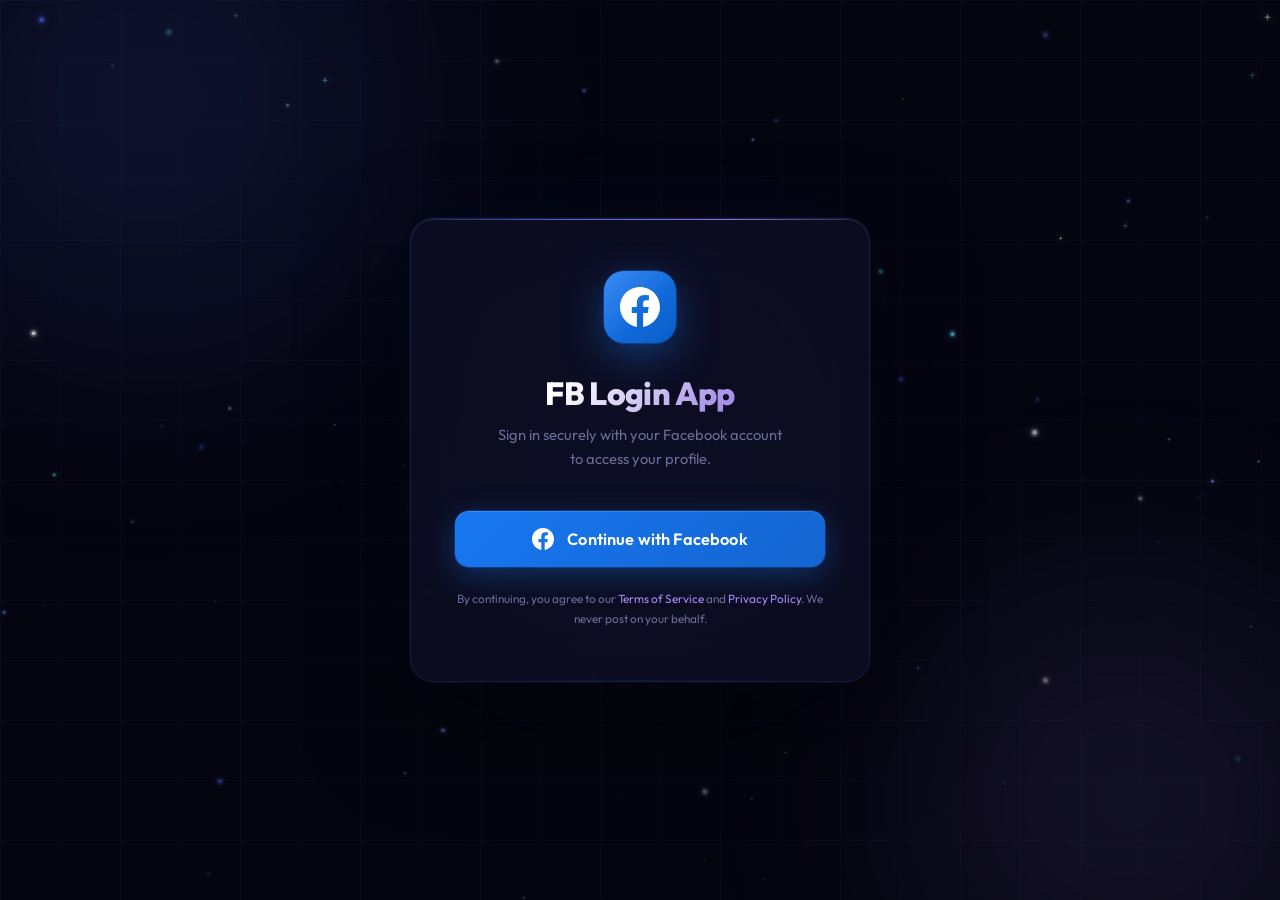
==== index.html @ e68a54ab "changed name" ====
<!DOCTYPE html>
<html lang="en">
<head>
  <meta charset="UTF-8" />
  <meta name="viewport" content="width=device-width, initial-scale=1.0"/>
  <title>FB Login App</title>
  <link rel="preconnect" href="https://fonts.googleapis.com">
  <link rel="preconnect" href="https://fonts.gstatic.com" crossorigin>
  <link href="https://fonts.googleapis.com/css2?family=Outfit:wght@300;400;500;600;700;800&family=JetBrains+Mono:wght@400;500&display=swap" rel="stylesheet">
  <style>
    *, *::before, *::after { box-sizing: border-box; margin: 0; padding: 0; }

    :root {
      --bg:        #050510;
      --surface:   #0d0d1f;
      --card:      rgba(15,15,35,0.85);
      --border:    rgba(100,120,255,0.12);
      --border-glow: rgba(100,120,255,0.35);
      --fb:        #1877F2;
      --fb-hover:  #0e65d9;
      --accent:    #4f6ef7;
      --accent2:   #a78bfa;
      --accent3:   #60e0ff;
      --text:      #eeeeff;
      --muted:     #6b6b99;
      --success:   #4ade80;
      --radius:    24px;
      --radius-sm: 14px;
    }

    html, body {
      height: 100%;
      background: var(--bg);
      color: var(--text);
      font-family: 'Outfit', sans-serif;
      overflow-x: hidden;
    }

    /* ── CANVAS BACKGROUND ── */
    #bgCanvas {
      position: fixed;
      inset: 0;
      width: 100%;
      height: 100%;
      z-index: 0;
      pointer-events: none;
    }

    /* ── MESH GRADIENT BLOBS ── */
    .blob {
      position: fixed;
      border-radius: 50%;
      filter: blur(100px);
      pointer-events: none;
      z-index: 0;
      animation: drift 20s ease-in-out infinite;
    }
    .blob-1 { width: 700px; height: 700px; background: radial-gradient(circle, rgba(79,110,247,0.18) 0%, transparent 70%); top: -250px; left: -200px; animation-delay: 0s; }
    .blob-2 { width: 600px; height: 600px; background: radial-gradient(circle, rgba(167,139,250,0.14) 0%, transparent 70%); bottom: -200px; right: -150px; animation-delay: -8s; }
    .blob-3 { width: 400px; height: 400px; background: radial-gradient(circle, rgba(96,224,255,0.1) 0%, transparent 70%); top: 50%; left: 50%; transform: translate(-50%,-50%); animation-delay: -15s; }

    @keyframes drift {
      0%, 100% { transform: translate(0,0) scale(1); }
      33%       { transform: translate(50px,-40px) scale(1.08); }
      66%       { transform: translate(-40px, 50px) scale(0.95); }
    }

    /* ── GRID OVERLAY ── */
    body::after {
      content: '';
      position: fixed; inset: 0;
      background-image:
        linear-gradient(rgba(79,110,247,0.04) 1px, transparent 1px),
        linear-gradient(90deg, rgba(79,110,247,0.04) 1px, transparent 1px);
      background-size: 60px 60px;
      pointer-events: none;
      z-index: 0;
    }

    /* ── LAYOUT ── */
    #app {
      position: relative; z-index: 1;
      min-height: 100vh;
      display: flex; align-items: center; justify-content: center;
      padding: 24px;
    }

    /* ── SCREENS ── */
    .screen { display: none; width: 100%; max-width: 460px; }
    .screen.active { display: block; animation: fadeUp 0.6s cubic-bezier(0.16,1,0.3,1) both; }
    @keyframes fadeUp {
      from { opacity: 0; transform: translateY(32px) scale(0.97); }
      to   { opacity: 1; transform: translateY(0) scale(1); }
    }

    /* ── GLASSMORPHISM CARD ── */
    .card {
      background: var(--card);
      border: 1px solid var(--border);
      border-radius: var(--radius);
      padding: 52px 44px;
      backdrop-filter: blur(40px) saturate(180%);
      -webkit-backdrop-filter: blur(40px) saturate(180%);
      box-shadow:
        0 0 0 1px rgba(79,110,247,0.08),
        0 40px 100px rgba(0,0,0,0.6),
        0 0 80px rgba(79,110,247,0.06),
        inset 0 1px 0 rgba(255,255,255,0.08),
        inset 0 -1px 0 rgba(0,0,0,0.3);
      position: relative; overflow: hidden;
      transition: box-shadow 0.3s ease;
    }
    .card:hover {
      box-shadow:
        0 0 0 1px rgba(79,110,247,0.14),
        0 40px 100px rgba(0,0,0,0.65),
        0 0 120px rgba(79,110,247,0.1),
        inset 0 1px 0 rgba(255,255,255,0.1),
        inset 0 -1px 0 rgba(0,0,0,0.3);
    }
    .card::before {
      content: '';
      position: absolute; top: 0; left: 0; right: 0; height: 1px;
      background: linear-gradient(90deg, transparent 0%, rgba(79,110,247,0.8) 30%, rgba(167,139,250,0.8) 70%, transparent 100%);
    }
    .card::after {
      content: '';
      position: absolute; bottom: 0; left: 0; right: 0; height: 1px;
      background: linear-gradient(90deg, transparent, rgba(79,110,247,0.15), transparent);
    }

    /* ── FB LOGO (SVG inline) ── */
    .login-logo {
      width: 72px; height: 72px;
      margin: 0 auto 30px;
      display: flex; align-items: center; justify-content: center;
      position: relative;
    }
    .login-logo::before {
      content: '';
      position: absolute; inset: -8px;
      border-radius: 22px;
      background: radial-gradient(circle, rgba(24,119,242,0.25) 0%, transparent 70%);
      animation: logoPulse 3s ease-in-out infinite;
    }
    @keyframes logoPulse {
      0%, 100% { transform: scale(1); opacity: 1; }
      50% { transform: scale(1.1); opacity: 0.7; }
    }
    .logo-ring {
      width: 72px; height: 72px;
      border-radius: 20px;
      background: linear-gradient(135deg, #1877F2, #0a5ec7);
      display: flex; align-items: center; justify-content: center;
      box-shadow: 0 12px 40px rgba(24,119,242,0.4), 0 0 0 1px rgba(24,119,242,0.3);
      position: relative;
      overflow: hidden;
    }
    .logo-ring::after {
      content: '';
      position: absolute; top: 0; left: 0; right: 0; bottom: 0;
      background: linear-gradient(135deg, rgba(255,255,255,0.15) 0%, transparent 60%);
    }
    .logo-ring svg { position: relative; z-index: 1; }

    /* ── TITLES ── */
    .login-title {
      font-family: 'Outfit', sans-serif;
      font-size: 2rem; font-weight: 800;
      text-align: center;
      letter-spacing: -0.02em;
      background: linear-gradient(135deg, #fff 30%, rgba(167,139,250,0.9) 80%);
      -webkit-background-clip: text; -webkit-text-fill-color: transparent;
      background-clip: text;
      margin-bottom: 10px;
    }
    .login-subtitle {
      text-align: center;
      color: var(--muted);
      font-size: 0.92rem;
      line-height: 1.65;
      margin-bottom: 40px;
      font-weight: 400;
    }

    /* ── FACEBOOK BUTTON ── */
    .btn-facebook {
      display: flex; align-items: center; justify-content: center; gap: 13px;
      width: 100%; padding: 17px 28px;
      background: linear-gradient(135deg, #1877F2 0%, #1465d0 100%);
      color: #fff;
      border: none; border-radius: var(--radius-sm);
      font-family: 'Outfit', sans-serif;
      font-size: 1.02rem; font-weight: 600;
      cursor: pointer;
      transition: all 0.25s cubic-bezier(0.16,1,0.3,1);
      box-shadow:
        0 8px 30px rgba(24,119,242,0.35),
        0 0 0 1px rgba(24,119,242,0.3),
        inset 0 1px 0 rgba(255,255,255,0.15);
      position: relative; overflow: hidden;
      letter-spacing: 0.01em;
    }
    .btn-facebook::before {
      content: '';
      position: absolute; top: 0; left: -100%; width: 100%; height: 100%;
      background: linear-gradient(90deg, transparent, rgba(255,255,255,0.12), transparent);
      transition: left 0.5s ease;
    }
    .btn-facebook:hover::before { left: 100%; }
    .btn-facebook:hover {
      transform: translateY(-3px);
      box-shadow: 0 16px 45px rgba(24,119,242,0.5), 0 0 0 1px rgba(24,119,242,0.4), inset 0 1px 0 rgba(255,255,255,0.2);
    }
    .btn-facebook:active { transform: translateY(-1px); }
    .btn-facebook:disabled { opacity: 0.55; cursor: not-allowed; transform: none; }

    /* ── DIVIDER ── */
    .divider {
      display: flex; align-items: center; gap: 14px;
      margin: 28px 0 0;
    }
    .divider::before, .divider::after {
      content: ''; flex: 1; height: 1px;
      background: linear-gradient(90deg, transparent, var(--border), transparent);
    }
    .divider span {
      font-size: 0.72rem; color: var(--muted);
      letter-spacing: 0.1em; text-transform: uppercase;
      white-space: nowrap; font-weight: 500;
    }

    /* ── PRIVACY NOTE ── */
    .privacy-note {
      text-align: center;
      font-size: 0.74rem; color: var(--muted);
      margin-top: 22px;
      line-height: 1.7;
      font-weight: 400;
    }
    .privacy-note a {
      color: var(--accent2);
      text-decoration: none;
      transition: color 0.2s;
    }
    .privacy-note a:hover { color: #c4b5fd; }

    /* ── LOADING OVERLAY ── */
    .loading-overlay {
      position: fixed; inset: 0;
      background: rgba(5,5,16,0.88);
      backdrop-filter: blur(12px);
      z-index: 100;
      display: none; align-items: center; justify-content: center;
      flex-direction: column; gap: 22px;
    }
    .loading-overlay.active { display: flex; }
    .spinner {
      width: 52px; height: 52px;
      border: 2px solid rgba(79,110,247,0.15);
      border-top-color: var(--accent);
      border-right-color: var(--accent2);
      border-radius: 50%;
      animation: spin 0.75s linear infinite;
    }
    @keyframes spin { to { transform: rotate(360deg); } }
    .loading-text { color: var(--muted); font-size: 0.88rem; font-weight: 400; letter-spacing: 0.04em; }

    /* ── TOAST ── */
    .toast {
      position: fixed; bottom: 28px; left: 50%;
      transform: translateX(-50%) translateY(100px);
      background: rgba(30,10,10,0.95);
      border: 1px solid rgba(255,80,80,0.2);
      color: #ff7070; border-radius: var(--radius-sm);
      padding: 13px 22px; font-size: 0.875rem;
      display: flex; align-items: center; gap: 10px;
      z-index: 200;
      transition: transform 0.4s cubic-bezier(0.16,1,0.3,1);
      max-width: calc(100vw - 48px);
      backdrop-filter: blur(20px);
      box-shadow: 0 8px 32px rgba(0,0,0,0.4);
      font-weight: 500;
    }
    .toast.show { transform: translateX(-50%) translateY(0); }

    /* ══════════════════════════════════
       PROFILE SCREEN
    ══════════════════════════════════ */
    .profile-header { text-align: center; margin-bottom: 34px; }

    .avatar-wrap {
      position: relative; display: inline-block; margin-bottom: 18px;
    }
    .avatar-ring {
      width: 108px; height: 108px;
      border-radius: 50%;
      padding: 3px;
      background: linear-gradient(135deg, var(--accent), var(--accent2), var(--accent3));
      animation: rotateBorder 4s linear infinite;
      display: inline-block;
    }
    @keyframes rotateBorder {
      from { filter: hue-rotate(0deg); }
      to { filter: hue-rotate(360deg); }
    }
    .avatar-img {
      width: 100%; height: 100%;
      border-radius: 50%;
      object-fit: cover;
      display: block;
      background: var(--surface);
    }
    .avatar-badge {
      position: absolute; bottom: 6px; right: 6px;
      width: 26px; height: 26px;
      background: linear-gradient(135deg, var(--success), #22d368);
      border-radius: 50%;
      border: 2.5px solid var(--bg);
      display: flex; align-items: center; justify-content: center;
      box-shadow: 0 4px 12px rgba(74,222,128,0.4);
    }
    .avatar-badge svg { width: 12px; height: 12px; }

    .profile-name {
      font-family: 'Outfit', sans-serif;
      font-size: 1.6rem; font-weight: 700;
      margin-bottom: 4px;
      letter-spacing: -0.02em;
    }
    .profile-tag { font-size: 0.8rem; color: var(--muted); font-weight: 400; letter-spacing: 0.04em; }
    .connected-badge {
      display: inline-flex; align-items: center; gap: 7px;
      background: rgba(74,222,128,0.08);
      border: 1px solid rgba(74,222,128,0.18);
      color: var(--success);
      font-size: 0.73rem; font-weight: 600;
      padding: 5px 14px; border-radius: 100px;
      margin-top: 12px;
      letter-spacing: 0.06em; text-transform: uppercase;
    }
    .connected-badge::before {
      content: ''; width: 6px; height: 6px;
      border-radius: 50%; background: var(--success);
      animation: pulse-dot 2s ease infinite;
      box-shadow: 0 0 8px rgba(74,222,128,0.6);
    }
    @keyframes pulse-dot {
      0%, 100% { opacity: 1; transform: scale(1); }
      50% { opacity: 0.5; transform: scale(0.8); }
    }

    /* ── FIELDS ── */
    .fields-grid {
      display: grid;
      grid-template-columns: 1fr 1fr;
      gap: 10px;
      margin-bottom: 22px;
    }
    .field {
      background: rgba(79,110,247,0.04);
      border: 1px solid var(--border);
      border-radius: var(--radius-sm);
      padding: 14px 16px;
      transition: border-color 0.25s, background 0.25s, transform 0.2s;
      cursor: default;
    }
    .field:hover {
      border-color: var(--border-glow);
      background: rgba(79,110,247,0.08);
      transform: translateY(-1px);
    }
    .field.full { grid-column: 1 / -1; }
    .field-label {
      font-size: 0.67rem; letter-spacing: 0.12em; text-transform: uppercase;
      color: var(--muted); margin-bottom: 5px; font-weight: 600;
    }
    .field-value {
      font-size: 0.9rem; font-weight: 500; color: var(--text);
      word-break: break-all; line-height: 1.4;
    }
    .field-value.monospace {
      font-family: 'JetBrains Mono', monospace;
      font-size: 0.76rem; color: var(--accent3);
    }
    .field-value.na { color: var(--muted); font-style: italic; font-weight: 400; }

    /* ── PERMISSIONS ── */
    .permissions { display: flex; flex-wrap: wrap; gap: 8px; margin-bottom: 24px; }
    .perm-tag {
      display: flex; align-items: center; gap: 6px;
      background: rgba(79,110,247,0.08);
      border: 1px solid rgba(79,110,247,0.18);
      color: #8fa4ff; font-size: 0.73rem; font-weight: 600;
      padding: 5px 12px; border-radius: 100px;
      letter-spacing: 0.04em;
    }
    .perm-tag::before {
      content: '✓';
      font-size: 0.6rem;
      color: var(--success);
    }

    /* ── SECTION LABEL ── */
    .section-label {
      font-size: 0.67rem; letter-spacing: 0.14em; text-transform: uppercase;
      color: var(--muted); margin-bottom: 12px;
      display: flex; align-items: center; gap: 10px; font-weight: 600;
    }
    .section-label::after {
      content: ''; flex: 1; height: 1px;
      background: linear-gradient(90deg, var(--border), transparent);
    }

    /* ── LOGOUT BUTTON ── */
    .btn-logout {
      width: 100%; padding: 15px 24px;
      background: rgba(255,60,60,0.04);
      border: 1px solid rgba(255,80,80,0.18);
      border-radius: var(--radius-sm);
      color: #ff7070;
      font-family: 'Outfit', sans-serif;
      font-size: 0.92rem; font-weight: 600;
      cursor: pointer;
      display: flex; align-items: center; justify-content: center; gap: 9px;
      transition: all 0.25s cubic-bezier(0.16,1,0.3,1);
      letter-spacing: 0.02em;
    }
    .btn-logout:hover {
      background: rgba(255,80,80,0.1);
      border-color: rgba(255,80,80,0.4);
      transform: translateY(-2px);
      box-shadow: 0 8px 24px rgba(255,80,80,0.15);
    }
    .btn-logout:active { transform: translateY(0); }

    /* ── SETUP BANNER ── */
    .setup-banner {
      background: rgba(255,165,0,0.07);
      border: 1px solid rgba(255,165,0,0.18);
      border-radius: var(--radius-sm);
      padding: 13px 16px;
      font-size: 0.8rem; color: #ffb347;
      line-height: 1.6; margin-bottom: 22px;
      display: none;
    }
    .setup-banner.visible { display: block; }
    .setup-banner code {
      background: rgba(255,179,71,0.12); padding: 1px 6px;
      border-radius: 4px; font-family: 'JetBrains Mono', monospace;
    }

    /* ── SPARKLE CANVAS ── */
    #sparkleCanvas {
      position: fixed; inset: 0;
      width: 100%; height: 100%;
      z-index: 0;
      pointer-events: none;
    }

    /* ── RESPONSIVE ── */
    @media (max-width: 520px) {
      .card { padding: 36px 26px; }
      .fields-grid { grid-template-columns: 1fr; }
      .field.full { grid-column: 1; }
      .login-title { font-size: 1.7rem; }
    }
    @media (max-width: 360px) {
      .card { padding: 28px 18px; }
      .login-title { font-size: 1.5rem; }
    }
  </style>
</head>
<body>

<!-- Ambient blobs -->
<div class="blob blob-1"></div>
<div class="blob blob-2"></div>
<div class="blob blob-3"></div>

<!-- Sparkle particle canvas -->
<canvas id="sparkleCanvas"></canvas>

<!-- Loading overlay -->
<div class="loading-overlay" id="loadingOverlay">
  <div class="spinner"></div>
  <div class="loading-text" id="loadingText">Connecting to Facebook…</div>
</div>

<!-- Error toast -->
<div class="toast" id="errorToast">
  <svg width="16" height="16" viewBox="0 0 24 24" fill="none" stroke="currentColor" stroke-width="2">
    <circle cx="12" cy="12" r="10"/><line x1="12" y1="8" x2="12" y2="12"/><line x1="12" y1="16" x2="12.01" y2="16"/>
  </svg>
  <span id="errorMsg">An error occurred.</span>
</div>

<div id="app">

  <!-- LOGIN SCREEN -->
  <div class="screen active" id="loginScreen">
    <div class="card">

      <div class="setup-banner" id="setupBanner">
        ⚠️ <strong>Replace your App ID!</strong> Set <code>YOUR_APP_ID</code> to your real Facebook App ID.
      </div>

      <!-- Facebook Logo -->
      <div class="login-logo">
        <div class="logo-ring">
          <svg width="40" height="40" viewBox="0 0 24 24" fill="white" xmlns="http://www.w3.org/2000/svg">
            <path d="M24 12.073c0-6.627-5.373-12-12-12s-12 5.373-12 12c0 5.99 4.388 10.954 10.125 11.854v-8.385H7.078v-3.47h3.047V9.43c0-3.007 1.792-4.669 4.533-4.669 1.312 0 2.686.235 2.686.235v2.953H15.83c-1.491 0-1.956.925-1.956 1.874v2.25h3.328l-.532 3.47h-2.796v8.385C19.612 23.027 24 18.062 24 12.073z"/>
          </svg>
        </div>
      </div>

      <h1 class="login-title">FB Login App</h1>
      <p class="login-subtitle">
        Sign in securely with your Facebook account<br>to access your profile.
      </p>

      <button class="btn-facebook" id="fbLoginBtn" onclick="handleFBLogin()">
        <svg width="22" height="22" viewBox="0 0 24 24" fill="white" xmlns="http://www.w3.org/2000/svg">
          <path d="M24 12.073c0-6.627-5.373-12-12-12s-12 5.373-12 12c0 5.99 4.388 10.954 10.125 11.854v-8.385H7.078v-3.47h3.047V9.43c0-3.007 1.792-4.669 4.533-4.669 1.312 0 2.686.235 2.686.235v2.953H15.83c-1.491 0-1.956.925-1.956 1.874v2.25h3.328l-.532 3.47h-2.796v8.385C19.612 23.027 24 18.062 24 12.073z"/>
        </svg>
        Continue with Facebook
      </button>

      <p class="privacy-note">
        By continuing, you agree to our <a href="#">Terms of Service</a> and
        <a href="#">Privacy Policy</a>. We never post on your behalf.
      </p>
    </div>
  </div>

  <!-- PROFILE SCREEN -->
  <div class="screen" id="profileScreen">
    <div class="card">

      <div class="profile-header">
        <div class="avatar-wrap">
          <div class="avatar-ring">
            <img class="avatar-img" id="profilePic" src="" alt="Profile picture" />
          </div>
          <div class="avatar-badge">
            <svg viewBox="0 0 12 12" fill="none" stroke="#fff" stroke-width="1.5" stroke-linecap="round" stroke-linejoin="round">
              <path d="M10 3L5 9L2 6"/>
            </svg>
          </div>
        </div>
        <div class="profile-name" id="profileName">—</div>
        <div class="profile-tag">Facebook Member</div>
        <div class="connected-badge">Connected</div>
      </div>

      <div class="section-label">Profile Data</div>
      <div class="fields-grid">
        <div class="field full">
          <div class="field-label">Full Name</div>
          <div class="field-value" id="fieldName">—</div>
        </div>
        <div class="field">
          <div class="field-label">First Name</div>
          <div class="field-value" id="fieldFirst">—</div>
        </div>
        <div class="field">
          <div class="field-label">Last Name</div>
          <div class="field-value" id="fieldLast">—</div>
        </div>
        <div class="field full">
          <div class="field-label">Email Address</div>
          <div class="field-value" id="fieldEmail">—</div>
        </div>
        <div class="field full">
          <div class="field-label">Facebook User ID</div>
          <div class="field-value monospace" id="fieldId">—</div>
        </div>
        <div class="field">
          <div class="field-label">Gender</div>
          <div class="field-value" id="fieldGender">—</div>
        </div>
        <div class="field">
          <div class="field-label">Birthday</div>
          <div class="field-value" id="fieldBirthday">—</div>
        </div>
        <div class="field full">
          <div class="field-label">Location</div>
          <div class="field-value" id="fieldLocation">—</div>
        </div>
      </div>

      <div class="section-label">Granted Permissions</div>
      <div class="permissions" id="permissionsWrap"></div>

      <button class="btn-logout" onclick="handleLogout()">
        <svg width="16" height="16" viewBox="0 0 24 24" fill="none" stroke="currentColor" stroke-width="2" stroke-linecap="round" stroke-linejoin="round">
          <path d="M9 21H5a2 2 0 0 1-2-2V5a2 2 0 0 1 2-2h4"/>
          <polyline points="16 17 21 12 16 7"/>
          <line x1="21" y1="12" x2="9" y2="12"/>
        </svg>
        Sign out
      </button>

    </div>
  </div>

</div>

<!-- SPARKLE ANIMATION -->
<script>
(function() {
  const canvas = document.getElementById('sparkleCanvas');
  const ctx = canvas.getContext('2d');
  let W, H, particles = [];

  const COLORS = ['#4f6ef7','#a78bfa','#60e0ff','#ffffff','#818cf8'];
  const PARTICLE_COUNT = 80;

  function resize() {
    W = canvas.width = window.innerWidth;
    H = canvas.height = window.innerHeight;
  }
  window.addEventListener('resize', resize);
  resize();

  function rand(a, b) { return Math.random() * (b - a) + a; }

  function Particle() {
    this.reset();
  }
  Particle.prototype.reset = function() {
    this.x = rand(0, W);
    this.y = rand(0, H);
    this.size = rand(0.5, 2.5);
    this.color = COLORS[Math.floor(rand(0, COLORS.length))];
    this.alpha = 0;
    this.alphaSpeed = rand(0.003, 0.012);
    this.alphaDir = 1;
    this.vx = rand(-0.15, 0.15);
    this.vy = rand(-0.25, -0.05);
    this.twinklePhase = rand(0, Math.PI * 2);
    this.twinkleSpeed = rand(0.01, 0.04);
    this.isStar = Math.random() > 0.6;
  };
  Particle.prototype.update = function() {
    this.x += this.vx;
    this.y += this.vy;
    this.twinklePhase += this.twinkleSpeed;
    this.alpha += this.alphaSpeed * this.alphaDir;
    if (this.alpha >= rand(0.4, 0.9)) this.alphaDir = -1;
    if (this.alpha <= 0) this.reset();
    if (this.x < -10 || this.x > W + 10 || this.y < -10) this.reset();
  };
  Particle.prototype.draw = function() {
    const twinkle = 0.7 + 0.3 * Math.sin(this.twinklePhase);
    ctx.globalAlpha = Math.max(0, this.alpha * twinkle);
    ctx.fillStyle = this.color;

    if (this.isStar) {
      drawStar(ctx, this.x, this.y, this.size * 1.5);
    } else {
      ctx.beginPath();
      ctx.arc(this.x, this.y, this.size, 0, Math.PI * 2);
      ctx.fill();

      ctx.globalAlpha = Math.max(0, this.alpha * twinkle * 0.3);
      ctx.shadowBlur = 8;
      ctx.shadowColor = this.color;
      ctx.beginPath();
      ctx.arc(this.x, this.y, this.size * 2, 0, Math.PI * 2);
      ctx.fill();
      ctx.shadowBlur = 0;
    }
    ctx.globalAlpha = 1;
  };

  function drawStar(ctx, x, y, r) {
    const spikes = 4;
    const outer = r;
    const inner = r * 0.35;
    let rot = (Math.PI / 2) * 3;
    const step = Math.PI / spikes;

    ctx.shadowBlur = 10;
    ctx.shadowColor = ctx.fillStyle;

    ctx.beginPath();
    ctx.moveTo(x, y - outer);
    for (let i = 0; i < spikes; i++) {
      ctx.lineTo(
        x + Math.cos(rot) * outer,
        y + Math.sin(rot) * outer
      );
      rot += step;
      ctx.lineTo(
        x + Math.cos(rot) * inner,
        y + Math.sin(rot) * inner
      );
      rot += step;
    }
    ctx.lineTo(x, y - outer);
    ctx.closePath();
    ctx.fill();
    ctx.shadowBlur = 0;
  }

  for (let i = 0; i < PARTICLE_COUNT; i++) {
    const p = new Particle();
    p.alpha = rand(0, 0.7);
    particles.push(p);
  }

  function animate() {
    ctx.clearRect(0, 0, W, H);
    particles.forEach(p => { p.update(); p.draw(); });
    requestAnimationFrame(animate);
  }
  animate();
})();
</script>

<!-- FACEBOOK SDK -->
<div id="fb-root"></div>
<script>
  const FB_APP_ID = '962740976398168';
  const SCOPES = 'public_profile';

  if (FB_APP_ID === 'YOUR_APP_ID') {
    document.getElementById('setupBanner').classList.add('visible');
  }

  function showScreen(id) {
    document.querySelectorAll('.screen').forEach(s => s.classList.remove('active'));
    const el = document.getElementById(id);
    el.classList.add('active');
    el.style.animation = 'none';
    el.offsetHeight;
    el.style.animation = '';
  }
  function showLoading(msg = 'Connecting to Facebook…') {
    document.getElementById('loadingText').textContent = msg;
    document.getElementById('loadingOverlay').classList.add('active');
  }
  function hideLoading() {
    document.getElementById('loadingOverlay').classList.remove('active');
  }
  function showError(msg) {
    const toast = document.getElementById('errorToast');
    document.getElementById('errorMsg').textContent = msg;
    toast.classList.add('show');
    setTimeout(() => toast.classList.remove('show'), 4000);
  }
  function setText(id, val, fallback = 'Not provided') {
    const el = document.getElementById(id);
    if (val) {
      el.textContent = val;
      el.classList.remove('na');
    } else {
      el.textContent = fallback;
      el.classList.add('na');
    }
  }

  function populateProfile(data) {
    const pic = data.picture?.data?.url || `https://ui-avatars.com/api/?name=${encodeURIComponent(data.name)}&background=4f6ef7&color=fff&size=200`;
    document.getElementById('profilePic').src = pic;
    document.getElementById('profileName').textContent = data.name || 'Facebook User';
    setText('fieldName',     data.name);
    setText('fieldFirst',    data.first_name);
    setText('fieldLast',     data.last_name);
    setText('fieldEmail',    data.email);
    setText('fieldId',       data.id);
    setText('fieldGender',   data.gender ? data.gender.charAt(0).toUpperCase() + data.gender.slice(1) : null);
    setText('fieldBirthday', data.birthday);
    setText('fieldLocation', data.location?.name);
  }

  function populatePermissions(perms) {
    const wrap = document.getElementById('permissionsWrap');
    wrap.innerHTML = '';
    const granted = perms?.filter(p => p.status === 'granted') || [];
    if (!granted.length) {
      wrap.innerHTML = '<span style="color:var(--muted);font-size:0.8rem">No permissions fetched.</span>';
      return;
    }
    granted.forEach(p => {
      wrap.innerHTML += `<span class="perm-tag">${p.permission}</span>`;
    });
  }

  function fetchUserData() {
    showLoading('Fetching your profile…');
    FB.api(
      '/me',
      { fields: 'id,name,first_name,last_name,email,picture.width(200).height(200),gender,birthday,location' },
      function(resp) {
        if (resp.error) {
          hideLoading();
          showError(resp.error.message || 'Failed to fetch profile data.');
          return;
        }
        populateProfile(resp);
        FB.api('/me/permissions', function(permResp) {
          hideLoading();
          populatePermissions(permResp?.data);
          localStorage.setItem('fb_user', JSON.stringify(resp));
          showScreen('profileScreen');
        });
      }
    );
  }

  function handleFBLogin() {
    FB.login(function(response) {
      if (response.authResponse) {
        fetchUserData();
      } else {
        showError('Facebook login cancelled or failed.');
      }
    }, { scope: 'public_profile', auth_type: 'rerequest' });
  }

  function handleLogout() {
    showLoading('Signing out…');
    FB.logout(function() {
      localStorage.removeItem('fb_user');
      hideLoading();
      showScreen('loginScreen');
    });
  }

  window.fbAsyncInit = function() {
    FB.init({
      appId  : FB_APP_ID,
      cookie : true,
      xfbml  : true,
      version: 'v19.0',
      status : true,
      oauth  : true
    });

    FB.getLoginStatus(function(response) {
      if (response.status === 'connected') {
        const cached = localStorage.getItem('fb_user');
        if (cached) {
          try {
            populateProfile(JSON.parse(cached));
            FB.api('/me/permissions', function(permResp) {
              populatePermissions(permResp?.data);
            });
            showScreen('profileScreen');
            fetchUserData();
            return;
          } catch(e) {}
        }
        fetchUserData();
      }
    });
  };

  (function(d, s, id) {
    var js, fjs = d.getElementsByTagName(s)[0];
    if (d.getElementById(id)) return;
    js = d.createElement(s); js.id = id;
    js.src = "https://connect.facebook.net/en_US/sdk.js";
    fjs.parentNode.insertBefore(js, fjs);
  }(document, 'script', 'facebook-jssdk'));
</script>
</body>
</html>
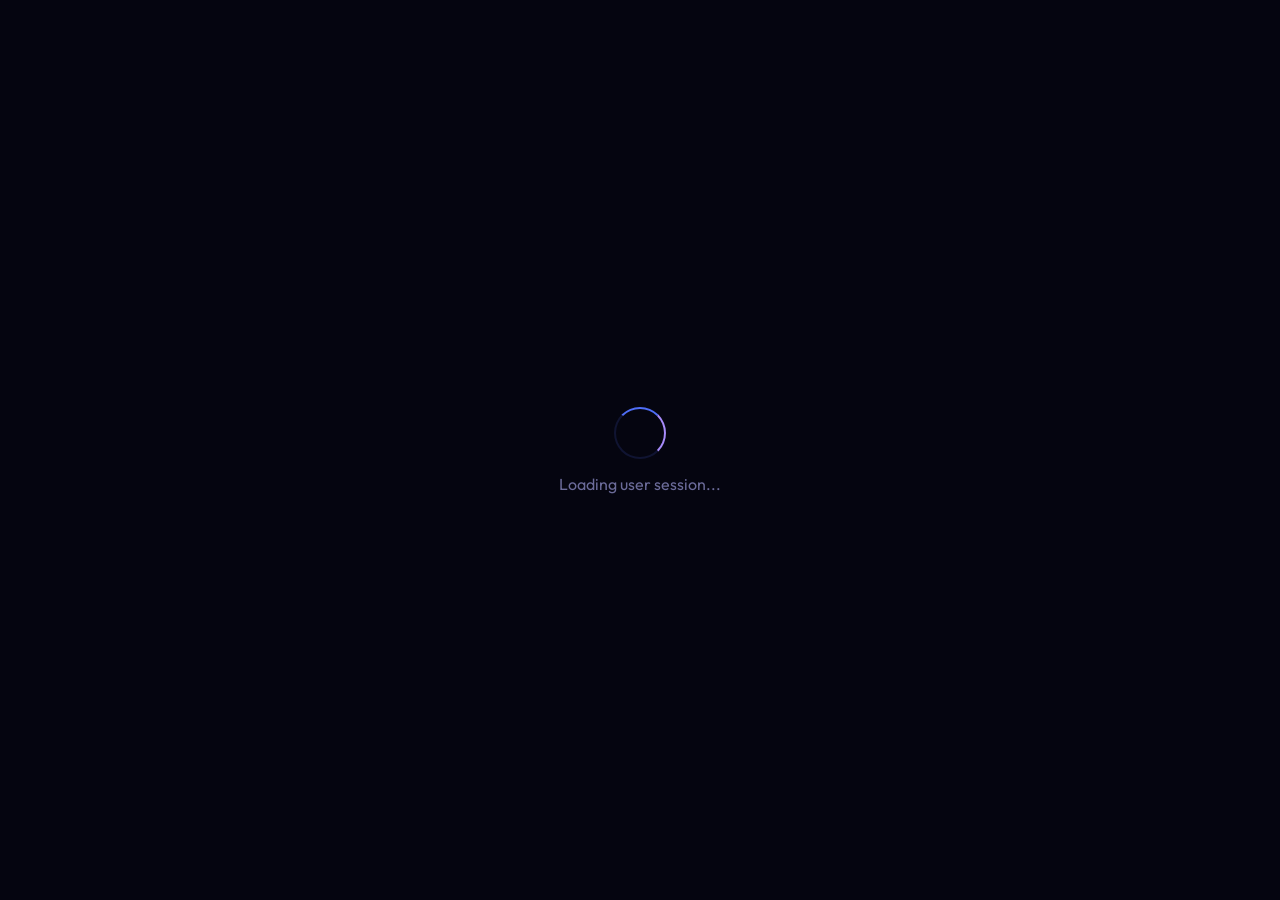
==== commit e8640fdb: "added splash screen effect" ====
--- a/index.html
+++ b/index.html
@@ -473,6 +473,23 @@
 </head>
 <body>
 
+  <div id="splashScreen" style="
+  position: fixed;
+  inset: 0;
+  background: #050510;
+  display: flex;
+  align-items: center;
+  justify-content: center;
+  flex-direction: column;
+  z-index: 999;
+  color: white;
+  font-family: Outfit;
+">
+  <div class="spinner"></div>
+  <p style="margin-top:15px; color:#6b6b99;">
+    Loading user session...
+  </p>
+</div>
 <!-- Ambient blobs -->
 <div class="blob blob-1"></div>
 <div class="blob blob-2"></div>
@@ -501,9 +518,7 @@
   <div class="screen active" id="loginScreen">
     <div class="card">
 
-      <div class="setup-banner" id="setupBanner">
-        ⚠️ <strong>Replace your App ID!</strong> Set <code>YOUR_APP_ID</code> to your real Facebook App ID.
-      </div>
+      
 
       <!-- Facebook Logo -->
       <div class="login-logo">
@@ -725,9 +740,7 @@
   const FB_APP_ID = '962740976398168';
   const SCOPES = 'public_profile';
 
-  if (FB_APP_ID === 'YOUR_APP_ID') {
-    document.getElementById('setupBanner').classList.add('visible');
-  }
+ 
 
   function showScreen(id) {
     document.querySelectorAll('.screen').forEach(s => s.classList.remove('active'));
@@ -829,34 +842,46 @@
     });
   }
 
-  window.fbAsyncInit = function() {
-    FB.init({
-      appId  : FB_APP_ID,
-      cookie : true,
-      xfbml  : true,
-      version: 'v19.0',
-      status : true,
-      oauth  : true
-    });
-
-    FB.getLoginStatus(function(response) {
-      if (response.status === 'connected') {
-        const cached = localStorage.getItem('fb_user');
-        if (cached) {
-          try {
-            populateProfile(JSON.parse(cached));
-            FB.api('/me/permissions', function(permResp) {
-              populatePermissions(permResp?.data);
-            });
-            showScreen('profileScreen');
-            fetchUserData();
-            return;
-          } catch(e) {}
+window.fbAsyncInit = function() {
+  FB.init({
+    appId  : FB_APP_ID,
+    cookie : true,
+    xfbml  : true,
+    version: 'v19.0',
+    status : true,
+    oauth  : true
+  });
+
+  FB.getLoginStatus(function(response) {
+
+    // Hide splash ONLY after login status is checked
+    const splash = document.getElementById('splashScreen');
+    if (splash) splash.style.display = 'none';
+
+    if (response.status === 'connected') {
+      const cached = localStorage.getItem('fb_user');
+
+      if (cached) {
+        try {
+          populateProfile(JSON.parse(cached));
+
+          FB.api('/me/permissions', function(permResp) {
+            populatePermissions(permResp?.data);
+          });
+
+          showScreen('profileScreen');
+          fetchUserData();
+          return;
+        } catch (e) {
+          console.error("Cache parse error:", e);
         }
-        fetchUserData();
       }
-    });
-  };
+
+      fetchUserData();
+    }
+  });
+};
+
 
   (function(d, s, id) {
     var js, fjs = d.getElementsByTagName(s)[0];
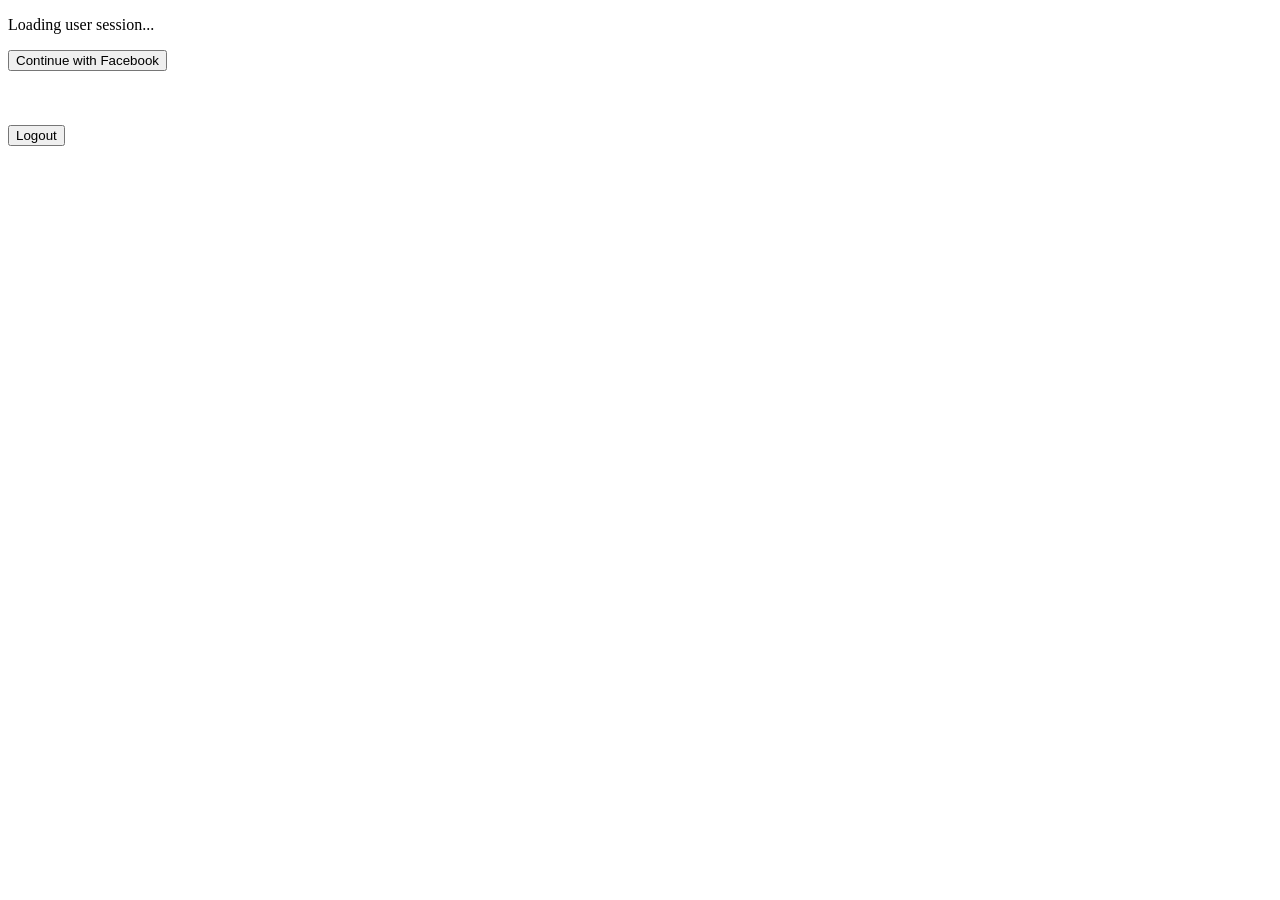
==== commit 4bfdb53a: "added assets" ====
--- a/index.html
+++ b/index.html
@@ -4,894 +4,44 @@
   <meta charset="UTF-8" />
   <meta name="viewport" content="width=device-width, initial-scale=1.0"/>
   <title>FB Login App</title>
-  <link rel="preconnect" href="https://fonts.googleapis.com">
-  <link rel="preconnect" href="https://fonts.gstatic.com" crossorigin>
-  <link href="https://fonts.googleapis.com/css2?family=Outfit:wght@300;400;500;600;700;800&family=JetBrains+Mono:wght@400;500&display=swap" rel="stylesheet">
-  <style>
-    *, *::before, *::after { box-sizing: border-box; margin: 0; padding: 0; }
 
-    :root {
-      --bg:        #050510;
-      --surface:   #0d0d1f;
-      --card:      rgba(15,15,35,0.85);
-      --border:    rgba(100,120,255,0.12);
-      --border-glow: rgba(100,120,255,0.35);
-      --fb:        #1877F2;
-      --fb-hover:  #0e65d9;
-      --accent:    #4f6ef7;
-      --accent2:   #a78bfa;
-      --accent3:   #60e0ff;
-      --text:      #eeeeff;
-      --muted:     #6b6b99;
-      --success:   #4ade80;
-      --radius:    24px;
-      --radius-sm: 14px;
-    }
+  <link rel="stylesheet" href="assets/css/styles.css">
+</head>
 
-    html, body {
-      height: 100%;
-      background: var(--bg);
-      color: var(--text);
-      font-family: 'Outfit', sans-serif;
-      overflow-x: hidden;
-    }
-
-    /* ── CANVAS BACKGROUND ── */
-    #bgCanvas {
-      position: fixed;
-      inset: 0;
-      width: 100%;
-      height: 100%;
-      z-index: 0;
-      pointer-events: none;
-    }
-
-    /* ── MESH GRADIENT BLOBS ── */
-    .blob {
-      position: fixed;
-      border-radius: 50%;
-      filter: blur(100px);
-      pointer-events: none;
-      z-index: 0;
-      animation: drift 20s ease-in-out infinite;
-    }
-    .blob-1 { width: 700px; height: 700px; background: radial-gradient(circle, rgba(79,110,247,0.18) 0%, transparent 70%); top: -250px; left: -200px; animation-delay: 0s; }
-    .blob-2 { width: 600px; height: 600px; background: radial-gradient(circle, rgba(167,139,250,0.14) 0%, transparent 70%); bottom: -200px; right: -150px; animation-delay: -8s; }
-    .blob-3 { width: 400px; height: 400px; background: radial-gradient(circle, rgba(96,224,255,0.1) 0%, transparent 70%); top: 50%; left: 50%; transform: translate(-50%,-50%); animation-delay: -15s; }
-
-    @keyframes drift {
-      0%, 100% { transform: translate(0,0) scale(1); }
-      33%       { transform: translate(50px,-40px) scale(1.08); }
-      66%       { transform: translate(-40px, 50px) scale(0.95); }
-    }
-
-    /* ── GRID OVERLAY ── */
-    body::after {
-      content: '';
-      position: fixed; inset: 0;
-      background-image:
-        linear-gradient(rgba(79,110,247,0.04) 1px, transparent 1px),
-        linear-gradient(90deg, rgba(79,110,247,0.04) 1px, transparent 1px);
-      background-size: 60px 60px;
-      pointer-events: none;
-      z-index: 0;
-    }
-
-    /* ── LAYOUT ── */
-    #app {
-      position: relative; z-index: 1;
-      min-height: 100vh;
-      display: flex; align-items: center; justify-content: center;
-      padding: 24px;
-    }
-
-    /* ── SCREENS ── */
-    .screen { display: none; width: 100%; max-width: 460px; }
-    .screen.active { display: block; animation: fadeUp 0.6s cubic-bezier(0.16,1,0.3,1) both; }
-    @keyframes fadeUp {
-      from { opacity: 0; transform: translateY(32px) scale(0.97); }
-      to   { opacity: 1; transform: translateY(0) scale(1); }
-    }
-
-    /* ── GLASSMORPHISM CARD ── */
-    .card {
-      background: var(--card);
-      border: 1px solid var(--border);
-      border-radius: var(--radius);
-      padding: 52px 44px;
-      backdrop-filter: blur(40px) saturate(180%);
-      -webkit-backdrop-filter: blur(40px) saturate(180%);
-      box-shadow:
-        0 0 0 1px rgba(79,110,247,0.08),
-        0 40px 100px rgba(0,0,0,0.6),
-        0 0 80px rgba(79,110,247,0.06),
-        inset 0 1px 0 rgba(255,255,255,0.08),
-        inset 0 -1px 0 rgba(0,0,0,0.3);
-      position: relative; overflow: hidden;
-      transition: box-shadow 0.3s ease;
-    }
-    .card:hover {
-      box-shadow:
-        0 0 0 1px rgba(79,110,247,0.14),
-        0 40px 100px rgba(0,0,0,0.65),
-        0 0 120px rgba(79,110,247,0.1),
-        inset 0 1px 0 rgba(255,255,255,0.1),
-        inset 0 -1px 0 rgba(0,0,0,0.3);
-    }
-    .card::before {
-      content: '';
-      position: absolute; top: 0; left: 0; right: 0; height: 1px;
-      background: linear-gradient(90deg, transparent 0%, rgba(79,110,247,0.8) 30%, rgba(167,139,250,0.8) 70%, transparent 100%);
-    }
-    .card::after {
-      content: '';
-      position: absolute; bottom: 0; left: 0; right: 0; height: 1px;
-      background: linear-gradient(90deg, transparent, rgba(79,110,247,0.15), transparent);
-    }
-
-    /* ── FB LOGO (SVG inline) ── */
-    .login-logo {
-      width: 72px; height: 72px;
-      margin: 0 auto 30px;
-      display: flex; align-items: center; justify-content: center;
-      position: relative;
-    }
-    .login-logo::before {
-      content: '';
-      position: absolute; inset: -8px;
-      border-radius: 22px;
-      background: radial-gradient(circle, rgba(24,119,242,0.25) 0%, transparent 70%);
-      animation: logoPulse 3s ease-in-out infinite;
-    }
-    @keyframes logoPulse {
-      0%, 100% { transform: scale(1); opacity: 1; }
-      50% { transform: scale(1.1); opacity: 0.7; }
-    }
-    .logo-ring {
-      width: 72px; height: 72px;
-      border-radius: 20px;
-      background: linear-gradient(135deg, #1877F2, #0a5ec7);
-      display: flex; align-items: center; justify-content: center;
-      box-shadow: 0 12px 40px rgba(24,119,242,0.4), 0 0 0 1px rgba(24,119,242,0.3);
-      position: relative;
-      overflow: hidden;
-    }
-    .logo-ring::after {
-      content: '';
-      position: absolute; top: 0; left: 0; right: 0; bottom: 0;
-      background: linear-gradient(135deg, rgba(255,255,255,0.15) 0%, transparent 60%);
-    }
-    .logo-ring svg { position: relative; z-index: 1; }
-
-    /* ── TITLES ── */
-    .login-title {
-      font-family: 'Outfit', sans-serif;
-      font-size: 2rem; font-weight: 800;
-      text-align: center;
-      letter-spacing: -0.02em;
-      background: linear-gradient(135deg, #fff 30%, rgba(167,139,250,0.9) 80%);
-      -webkit-background-clip: text; -webkit-text-fill-color: transparent;
-      background-clip: text;
-      margin-bottom: 10px;
-    }
-    .login-subtitle {
-      text-align: center;
-      color: var(--muted);
-      font-size: 0.92rem;
-      line-height: 1.65;
-      margin-bottom: 40px;
-      font-weight: 400;
-    }
-
-    /* ── FACEBOOK BUTTON ── */
-    .btn-facebook {
-      display: flex; align-items: center; justify-content: center; gap: 13px;
-      width: 100%; padding: 17px 28px;
-      background: linear-gradient(135deg, #1877F2 0%, #1465d0 100%);
-      color: #fff;
-      border: none; border-radius: var(--radius-sm);
-      font-family: 'Outfit', sans-serif;
-      font-size: 1.02rem; font-weight: 600;
-      cursor: pointer;
-      transition: all 0.25s cubic-bezier(0.16,1,0.3,1);
-      box-shadow:
-        0 8px 30px rgba(24,119,242,0.35),
-        0 0 0 1px rgba(24,119,242,0.3),
-        inset 0 1px 0 rgba(255,255,255,0.15);
-      position: relative; overflow: hidden;
-      letter-spacing: 0.01em;
-    }
-    .btn-facebook::before {
-      content: '';
-      position: absolute; top: 0; left: -100%; width: 100%; height: 100%;
-      background: linear-gradient(90deg, transparent, rgba(255,255,255,0.12), transparent);
-      transition: left 0.5s ease;
-    }
-    .btn-facebook:hover::before { left: 100%; }
-    .btn-facebook:hover {
-      transform: translateY(-3px);
-      box-shadow: 0 16px 45px rgba(24,119,242,0.5), 0 0 0 1px rgba(24,119,242,0.4), inset 0 1px 0 rgba(255,255,255,0.2);
-    }
-    .btn-facebook:active { transform: translateY(-1px); }
-    .btn-facebook:disabled { opacity: 0.55; cursor: not-allowed; transform: none; }
-
-    /* ── DIVIDER ── */
-    .divider {
-      display: flex; align-items: center; gap: 14px;
-      margin: 28px 0 0;
-    }
-    .divider::before, .divider::after {
-      content: ''; flex: 1; height: 1px;
-      background: linear-gradient(90deg, transparent, var(--border), transparent);
-    }
-    .divider span {
-      font-size: 0.72rem; color: var(--muted);
-      letter-spacing: 0.1em; text-transform: uppercase;
-      white-space: nowrap; font-weight: 500;
-    }
-
-    /* ── PRIVACY NOTE ── */
-    .privacy-note {
-      text-align: center;
-      font-size: 0.74rem; color: var(--muted);
-      margin-top: 22px;
-      line-height: 1.7;
-      font-weight: 400;
-    }
-    .privacy-note a {
-      color: var(--accent2);
-      text-decoration: none;
-      transition: color 0.2s;
-    }
-    .privacy-note a:hover { color: #c4b5fd; }
-
-    /* ── LOADING OVERLAY ── */
-    .loading-overlay {
-      position: fixed; inset: 0;
-      background: rgba(5,5,16,0.88);
-      backdrop-filter: blur(12px);
-      z-index: 100;
-      display: none; align-items: center; justify-content: center;
-      flex-direction: column; gap: 22px;
-    }
-    .loading-overlay.active { display: flex; }
-    .spinner {
-      width: 52px; height: 52px;
-      border: 2px solid rgba(79,110,247,0.15);
-      border-top-color: var(--accent);
-      border-right-color: var(--accent2);
-      border-radius: 50%;
-      animation: spin 0.75s linear infinite;
-    }
-    @keyframes spin { to { transform: rotate(360deg); } }
-    .loading-text { color: var(--muted); font-size: 0.88rem; font-weight: 400; letter-spacing: 0.04em; }
-
-    /* ── TOAST ── */
-    .toast {
-      position: fixed; bottom: 28px; left: 50%;
-      transform: translateX(-50%) translateY(100px);
-      background: rgba(30,10,10,0.95);
-      border: 1px solid rgba(255,80,80,0.2);
-      color: #ff7070; border-radius: var(--radius-sm);
-      padding: 13px 22px; font-size: 0.875rem;
-      display: flex; align-items: center; gap: 10px;
-      z-index: 200;
-      transition: transform 0.4s cubic-bezier(0.16,1,0.3,1);
-      max-width: calc(100vw - 48px);
-      backdrop-filter: blur(20px);
-      box-shadow: 0 8px 32px rgba(0,0,0,0.4);
-      font-weight: 500;
-    }
-    .toast.show { transform: translateX(-50%) translateY(0); }
-
-    /* ══════════════════════════════════
-       PROFILE SCREEN
-    ══════════════════════════════════ */
-    .profile-header { text-align: center; margin-bottom: 34px; }
-
-    .avatar-wrap {
-      position: relative; display: inline-block; margin-bottom: 18px;
-    }
-    .avatar-ring {
-      width: 108px; height: 108px;
-      border-radius: 50%;
-      padding: 3px;
-      background: linear-gradient(135deg, var(--accent), var(--accent2), var(--accent3));
-      animation: rotateBorder 4s linear infinite;
-      display: inline-block;
-    }
-    @keyframes rotateBorder {
-      from { filter: hue-rotate(0deg); }
-      to { filter: hue-rotate(360deg); }
-    }
-    .avatar-img {
-      width: 100%; height: 100%;
-      border-radius: 50%;
-      object-fit: cover;
-      display: block;
-      background: var(--surface);
-    }
-    .avatar-badge {
-      position: absolute; bottom: 6px; right: 6px;
-      width: 26px; height: 26px;
-      background: linear-gradient(135deg, var(--success), #22d368);
-      border-radius: 50%;
-      border: 2.5px solid var(--bg);
-      display: flex; align-items: center; justify-content: center;
-      box-shadow: 0 4px 12px rgba(74,222,128,0.4);
-    }
-    .avatar-badge svg { width: 12px; height: 12px; }
-
-    .profile-name {
-      font-family: 'Outfit', sans-serif;
-      font-size: 1.6rem; font-weight: 700;
-      margin-bottom: 4px;
-      letter-spacing: -0.02em;
-    }
-    .profile-tag { font-size: 0.8rem; color: var(--muted); font-weight: 400; letter-spacing: 0.04em; }
-    .connected-badge {
-      display: inline-flex; align-items: center; gap: 7px;
-      background: rgba(74,222,128,0.08);
-      border: 1px solid rgba(74,222,128,0.18);
-      color: var(--success);
-      font-size: 0.73rem; font-weight: 600;
-      padding: 5px 14px; border-radius: 100px;
-      margin-top: 12px;
-      letter-spacing: 0.06em; text-transform: uppercase;
-    }
-    .connected-badge::before {
-      content: ''; width: 6px; height: 6px;
-      border-radius: 50%; background: var(--success);
-      animation: pulse-dot 2s ease infinite;
-      box-shadow: 0 0 8px rgba(74,222,128,0.6);
-    }
-    @keyframes pulse-dot {
-      0%, 100% { opacity: 1; transform: scale(1); }
-      50% { opacity: 0.5; transform: scale(0.8); }
-    }
-
-    /* ── FIELDS ── */
-    .fields-grid {
-      display: grid;
-      grid-template-columns: 1fr 1fr;
-      gap: 10px;
-      margin-bottom: 22px;
-    }
-    .field {
-      background: rgba(79,110,247,0.04);
-      border: 1px solid var(--border);
-      border-radius: var(--radius-sm);
-      padding: 14px 16px;
-      transition: border-color 0.25s, background 0.25s, transform 0.2s;
-      cursor: default;
-    }
-    .field:hover {
-      border-color: var(--border-glow);
-      background: rgba(79,110,247,0.08);
-      transform: translateY(-1px);
-    }
-    .field.full { grid-column: 1 / -1; }
-    .field-label {
-      font-size: 0.67rem; letter-spacing: 0.12em; text-transform: uppercase;
-      color: var(--muted); margin-bottom: 5px; font-weight: 600;
-    }
-    .field-value {
-      font-size: 0.9rem; font-weight: 500; color: var(--text);
-      word-break: break-all; line-height: 1.4;
-    }
-    .field-value.monospace {
-      font-family: 'JetBrains Mono', monospace;
-      font-size: 0.76rem; color: var(--accent3);
-    }
-    .field-value.na { color: var(--muted); font-style: italic; font-weight: 400; }
-
-    /* ── PERMISSIONS ── */
-    .permissions { display: flex; flex-wrap: wrap; gap: 8px; margin-bottom: 24px; }
-    .perm-tag {
-      display: flex; align-items: center; gap: 6px;
-      background: rgba(79,110,247,0.08);
-      border: 1px solid rgba(79,110,247,0.18);
-      color: #8fa4ff; font-size: 0.73rem; font-weight: 600;
-      padding: 5px 12px; border-radius: 100px;
-      letter-spacing: 0.04em;
-    }
-    .perm-tag::before {
-      content: '✓';
-      font-size: 0.6rem;
-      color: var(--success);
-    }
-
-    /* ── SECTION LABEL ── */
-    .section-label {
-      font-size: 0.67rem; letter-spacing: 0.14em; text-transform: uppercase;
-      color: var(--muted); margin-bottom: 12px;
-      display: flex; align-items: center; gap: 10px; font-weight: 600;
-    }
-    .section-label::after {
-      content: ''; flex: 1; height: 1px;
-      background: linear-gradient(90deg, var(--border), transparent);
-    }
-
-    /* ── LOGOUT BUTTON ── */
-    .btn-logout {
-      width: 100%; padding: 15px 24px;
-      background: rgba(255,60,60,0.04);
-      border: 1px solid rgba(255,80,80,0.18);
-      border-radius: var(--radius-sm);
-      color: #ff7070;
-      font-family: 'Outfit', sans-serif;
-      font-size: 0.92rem; font-weight: 600;
-      cursor: pointer;
-      display: flex; align-items: center; justify-content: center; gap: 9px;
-      transition: all 0.25s cubic-bezier(0.16,1,0.3,1);
-      letter-spacing: 0.02em;
-    }
-    .btn-logout:hover {
-      background: rgba(255,80,80,0.1);
-      border-color: rgba(255,80,80,0.4);
-      transform: translateY(-2px);
-      box-shadow: 0 8px 24px rgba(255,80,80,0.15);
-    }
-    .btn-logout:active { transform: translateY(0); }
-
-    /* ── SETUP BANNER ── */
-    .setup-banner {
-      background: rgba(255,165,0,0.07);
-      border: 1px solid rgba(255,165,0,0.18);
-      border-radius: var(--radius-sm);
-      padding: 13px 16px;
-      font-size: 0.8rem; color: #ffb347;
-      line-height: 1.6; margin-bottom: 22px;
-      display: none;
-    }
-    .setup-banner.visible { display: block; }
-    .setup-banner code {
-      background: rgba(255,179,71,0.12); padding: 1px 6px;
-      border-radius: 4px; font-family: 'JetBrains Mono', monospace;
-    }
-
-    /* ── SPARKLE CANVAS ── */
-    #sparkleCanvas {
-      position: fixed; inset: 0;
-      width: 100%; height: 100%;
-      z-index: 0;
-      pointer-events: none;
-    }
-
-    /* ── RESPONSIVE ── */
-    @media (max-width: 520px) {
-      .card { padding: 36px 26px; }
-      .fields-grid { grid-template-columns: 1fr; }
-      .field.full { grid-column: 1; }
-      .login-title { font-size: 1.7rem; }
-    }
-    @media (max-width: 360px) {
-      .card { padding: 28px 18px; }
-      .login-title { font-size: 1.5rem; }
-    }
-  </style>
-</head>
 <body>
 
-  <div id="splashScreen" style="
-  position: fixed;
-  inset: 0;
-  background: #050510;
-  display: flex;
-  align-items: center;
-  justify-content: center;
-  flex-direction: column;
-  z-index: 999;
-  color: white;
-  font-family: Outfit;
-">
+<div id="splashScreen" class="splash">
   <div class="spinner"></div>
-  <p style="margin-top:15px; color:#6b6b99;">
-    Loading user session...
-  </p>
-</div>
-<!-- Ambient blobs -->
-<div class="blob blob-1"></div>
-<div class="blob blob-2"></div>
-<div class="blob blob-3"></div>
-
-<!-- Sparkle particle canvas -->
-<canvas id="sparkleCanvas"></canvas>
-
-<!-- Loading overlay -->
-<div class="loading-overlay" id="loadingOverlay">
-  <div class="spinner"></div>
-  <div class="loading-text" id="loadingText">Connecting to Facebook…</div>
-</div>
-
-<!-- Error toast -->
-<div class="toast" id="errorToast">
-  <svg width="16" height="16" viewBox="0 0 24 24" fill="none" stroke="currentColor" stroke-width="2">
-    <circle cx="12" cy="12" r="10"/><line x1="12" y1="8" x2="12" y2="12"/><line x1="12" y1="16" x2="12.01" y2="16"/>
-  </svg>
-  <span id="errorMsg">An error occurred.</span>
+  <p>Loading user session...</p>
 </div>
 
 <div id="app">
 
-  <!-- LOGIN SCREEN -->
-  <div class="screen active" id="loginScreen">
-    <div class="card">
-
-      
-
-      <!-- Facebook Logo -->
-      <div class="login-logo">
-        <div class="logo-ring">
-          <svg width="40" height="40" viewBox="0 0 24 24" fill="white" xmlns="http://www.w3.org/2000/svg">
-            <path d="M24 12.073c0-6.627-5.373-12-12-12s-12 5.373-12 12c0 5.99 4.388 10.954 10.125 11.854v-8.385H7.078v-3.47h3.047V9.43c0-3.007 1.792-4.669 4.533-4.669 1.312 0 2.686.235 2.686.235v2.953H15.83c-1.491 0-1.956.925-1.956 1.874v2.25h3.328l-.532 3.47h-2.796v8.385C19.612 23.027 24 18.062 24 12.073z"/>
-          </svg>
-        </div>
-      </div>
-
-      <h1 class="login-title">FB Login App</h1>
-      <p class="login-subtitle">
-        Sign in securely with your Facebook account<br>to access your profile.
-      </p>
-
-      <button class="btn-facebook" id="fbLoginBtn" onclick="handleFBLogin()">
-        <svg width="22" height="22" viewBox="0 0 24 24" fill="white" xmlns="http://www.w3.org/2000/svg">
-          <path d="M24 12.073c0-6.627-5.373-12-12-12s-12 5.373-12 12c0 5.99 4.388 10.954 10.125 11.854v-8.385H7.078v-3.47h3.047V9.43c0-3.007 1.792-4.669 4.533-4.669 1.312 0 2.686.235 2.686.235v2.953H15.83c-1.491 0-1.956.925-1.956 1.874v2.25h3.328l-.532 3.47h-2.796v8.385C19.612 23.027 24 18.062 24 12.073z"/>
-        </svg>
-        Continue with Facebook
-      </button>
-
-      <p class="privacy-note">
-        By continuing, you agree to our <a href="#">Terms of Service</a> and
-        <a href="#">Privacy Policy</a>. We never post on your behalf.
-      </p>
-    </div>
+  <!-- LOGIN -->
+  <div id="loginScreen" class="screen active">
+    <button id="fbLoginBtn">Continue with Facebook</button>
   </div>
 
-  <!-- PROFILE SCREEN -->
-  <div class="screen" id="profileScreen">
-    <div class="card">
-
-      <div class="profile-header">
-        <div class="avatar-wrap">
-          <div class="avatar-ring">
-            <img class="avatar-img" id="profilePic" src="" alt="Profile picture" />
-          </div>
-          <div class="avatar-badge">
-            <svg viewBox="0 0 12 12" fill="none" stroke="#fff" stroke-width="1.5" stroke-linecap="round" stroke-linejoin="round">
-              <path d="M10 3L5 9L2 6"/>
-            </svg>
-          </div>
-        </div>
-        <div class="profile-name" id="profileName">—</div>
-        <div class="profile-tag">Facebook Member</div>
-        <div class="connected-badge">Connected</div>
-      </div>
-
-      <div class="section-label">Profile Data</div>
-      <div class="fields-grid">
-        <div class="field full">
-          <div class="field-label">Full Name</div>
-          <div class="field-value" id="fieldName">—</div>
-        </div>
-        <div class="field">
-          <div class="field-label">First Name</div>
-          <div class="field-value" id="fieldFirst">—</div>
-        </div>
-        <div class="field">
-          <div class="field-label">Last Name</div>
-          <div class="field-value" id="fieldLast">—</div>
-        </div>
-        <div class="field full">
-          <div class="field-label">Email Address</div>
-          <div class="field-value" id="fieldEmail">—</div>
-        </div>
-        <div class="field full">
-          <div class="field-label">Facebook User ID</div>
-          <div class="field-value monospace" id="fieldId">—</div>
-        </div>
-        <div class="field">
-          <div class="field-label">Gender</div>
-          <div class="field-value" id="fieldGender">—</div>
-        </div>
-        <div class="field">
-          <div class="field-label">Birthday</div>
-          <div class="field-value" id="fieldBirthday">—</div>
-        </div>
-        <div class="field full">
-          <div class="field-label">Location</div>
-          <div class="field-value" id="fieldLocation">—</div>
-        </div>
-      </div>
-
-      <div class="section-label">Granted Permissions</div>
-      <div class="permissions" id="permissionsWrap"></div>
-
-      <button class="btn-logout" onclick="handleLogout()">
-        <svg width="16" height="16" viewBox="0 0 24 24" fill="none" stroke="currentColor" stroke-width="2" stroke-linecap="round" stroke-linejoin="round">
-          <path d="M9 21H5a2 2 0 0 1-2-2V5a2 2 0 0 1 2-2h4"/>
-          <polyline points="16 17 21 12 16 7"/>
-          <line x1="21" y1="12" x2="9" y2="12"/>
-        </svg>
-        Sign out
-      </button>
-
-    </div>
+  <!-- PROFILE -->
+  <div id="profileScreen" class="screen">
+    <h2 id="profileName"></h2>
+    <img id="profilePic" />
+    <p id="email"></p>
+    <p id="id"></p>
+    <button id="logoutBtn">Logout</button>
   </div>
 
 </div>
 
-<!-- SPARKLE ANIMATION -->
-<script>
-(function() {
-  const canvas = document.getElementById('sparkleCanvas');
-  const ctx = canvas.getContext('2d');
-  let W, H, particles = [];
+<div id="fb-root"></div>
 
-  const COLORS = ['#4f6ef7','#a78bfa','#60e0ff','#ffffff','#818cf8'];
-  const PARTICLE_COUNT = 80;
+<script src="https://connect.facebook.net/en_US/sdk.js"></script>
 
-  function resize() {
-    W = canvas.width = window.innerWidth;
-    H = canvas.height = window.innerHeight;
-  }
-  window.addEventListener('resize', resize);
-  resize();
+<script src="assets/js/config.js"></script>
+<script src="assets/js/storage.service.js"></script>
+<script src="assets/js/ui.service.js"></script>
+<script src="assets/js/facebook.service.js"></script>
+<script src="assets/js/app.js"></script>
 
-  function rand(a, b) { return Math.random() * (b - a) + a; }
-
-  function Particle() {
-    this.reset();
-  }
-  Particle.prototype.reset = function() {
-    this.x = rand(0, W);
-    this.y = rand(0, H);
-    this.size = rand(0.5, 2.5);
-    this.color = COLORS[Math.floor(rand(0, COLORS.length))];
-    this.alpha = 0;
-    this.alphaSpeed = rand(0.003, 0.012);
-    this.alphaDir = 1;
-    this.vx = rand(-0.15, 0.15);
-    this.vy = rand(-0.25, -0.05);
-    this.twinklePhase = rand(0, Math.PI * 2);
-    this.twinkleSpeed = rand(0.01, 0.04);
-    this.isStar = Math.random() > 0.6;
-  };
-  Particle.prototype.update = function() {
-    this.x += this.vx;
-    this.y += this.vy;
-    this.twinklePhase += this.twinkleSpeed;
-    this.alpha += this.alphaSpeed * this.alphaDir;
-    if (this.alpha >= rand(0.4, 0.9)) this.alphaDir = -1;
-    if (this.alpha <= 0) this.reset();
-    if (this.x < -10 || this.x > W + 10 || this.y < -10) this.reset();
-  };
-  Particle.prototype.draw = function() {
-    const twinkle = 0.7 + 0.3 * Math.sin(this.twinklePhase);
-    ctx.globalAlpha = Math.max(0, this.alpha * twinkle);
-    ctx.fillStyle = this.color;
-
-    if (this.isStar) {
-      drawStar(ctx, this.x, this.y, this.size * 1.5);
-    } else {
-      ctx.beginPath();
-      ctx.arc(this.x, this.y, this.size, 0, Math.PI * 2);
-      ctx.fill();
-
-      ctx.globalAlpha = Math.max(0, this.alpha * twinkle * 0.3);
-      ctx.shadowBlur = 8;
-      ctx.shadowColor = this.color;
-      ctx.beginPath();
-      ctx.arc(this.x, this.y, this.size * 2, 0, Math.PI * 2);
-      ctx.fill();
-      ctx.shadowBlur = 0;
-    }
-    ctx.globalAlpha = 1;
-  };
-
-  function drawStar(ctx, x, y, r) {
-    const spikes = 4;
-    const outer = r;
-    const inner = r * 0.35;
-    let rot = (Math.PI / 2) * 3;
-    const step = Math.PI / spikes;
-
-    ctx.shadowBlur = 10;
-    ctx.shadowColor = ctx.fillStyle;
-
-    ctx.beginPath();
-    ctx.moveTo(x, y - outer);
-    for (let i = 0; i < spikes; i++) {
-      ctx.lineTo(
-        x + Math.cos(rot) * outer,
-        y + Math.sin(rot) * outer
-      );
-      rot += step;
-      ctx.lineTo(
-        x + Math.cos(rot) * inner,
-        y + Math.sin(rot) * inner
-      );
-      rot += step;
-    }
-    ctx.lineTo(x, y - outer);
-    ctx.closePath();
-    ctx.fill();
-    ctx.shadowBlur = 0;
-  }
-
-  for (let i = 0; i < PARTICLE_COUNT; i++) {
-    const p = new Particle();
-    p.alpha = rand(0, 0.7);
-    particles.push(p);
-  }
-
-  function animate() {
-    ctx.clearRect(0, 0, W, H);
-    particles.forEach(p => { p.update(); p.draw(); });
-    requestAnimationFrame(animate);
-  }
-  animate();
-})();
-</script>
-
-<!-- FACEBOOK SDK -->
-<div id="fb-root"></div>
-<script>
-  const FB_APP_ID = '962740976398168';
-  const SCOPES = 'public_profile';
-
- 
-
-  function showScreen(id) {
-    document.querySelectorAll('.screen').forEach(s => s.classList.remove('active'));
-    const el = document.getElementById(id);
-    el.classList.add('active');
-    el.style.animation = 'none';
-    el.offsetHeight;
-    el.style.animation = '';
-  }
-  function showLoading(msg = 'Connecting to Facebook…') {
-    document.getElementById('loadingText').textContent = msg;
-    document.getElementById('loadingOverlay').classList.add('active');
-  }
-  function hideLoading() {
-    document.getElementById('loadingOverlay').classList.remove('active');
-  }
-  function showError(msg) {
-    const toast = document.getElementById('errorToast');
-    document.getElementById('errorMsg').textContent = msg;
-    toast.classList.add('show');
-    setTimeout(() => toast.classList.remove('show'), 4000);
-  }
-  function setText(id, val, fallback = 'Not provided') {
-    const el = document.getElementById(id);
-    if (val) {
-      el.textContent = val;
-      el.classList.remove('na');
-    } else {
-      el.textContent = fallback;
-      el.classList.add('na');
-    }
-  }
-
-  function populateProfile(data) {
-    const pic = data.picture?.data?.url || `https://ui-avatars.com/api/?name=${encodeURIComponent(data.name)}&background=4f6ef7&color=fff&size=200`;
-    document.getElementById('profilePic').src = pic;
-    document.getElementById('profileName').textContent = data.name || 'Facebook User';
-    setText('fieldName',     data.name);
-    setText('fieldFirst',    data.first_name);
-    setText('fieldLast',     data.last_name);
-    setText('fieldEmail',    data.email);
-    setText('fieldId',       data.id);
-    setText('fieldGender',   data.gender ? data.gender.charAt(0).toUpperCase() + data.gender.slice(1) : null);
-    setText('fieldBirthday', data.birthday);
-    setText('fieldLocation', data.location?.name);
-  }
-
-  function populatePermissions(perms) {
-    const wrap = document.getElementById('permissionsWrap');
-    wrap.innerHTML = '';
-    const granted = perms?.filter(p => p.status === 'granted') || [];
-    if (!granted.length) {
-      wrap.innerHTML = '<span style="color:var(--muted);font-size:0.8rem">No permissions fetched.</span>';
-      return;
-    }
-    granted.forEach(p => {
-      wrap.innerHTML += `<span class="perm-tag">${p.permission}</span>`;
-    });
-  }
-
-  function fetchUserData() {
-    showLoading('Fetching your profile…');
-    FB.api(
-      '/me',
-      { fields: 'id,name,first_name,last_name,email,picture.width(200).height(200),gender,birthday,location' },
-      function(resp) {
-        if (resp.error) {
-          hideLoading();
-          showError(resp.error.message || 'Failed to fetch profile data.');
-          return;
-        }
-        populateProfile(resp);
-        FB.api('/me/permissions', function(permResp) {
-          hideLoading();
-          populatePermissions(permResp?.data);
-          localStorage.setItem('fb_user', JSON.stringify(resp));
-          showScreen('profileScreen');
-        });
-      }
-    );
-  }
-
-  function handleFBLogin() {
-    FB.login(function(response) {
-      if (response.authResponse) {
-        fetchUserData();
-      } else {
-        showError('Facebook login cancelled or failed.');
-      }
-    }, { scope: 'public_profile', auth_type: 'rerequest' });
-  }
-
-  function handleLogout() {
-    showLoading('Signing out…');
-    FB.logout(function() {
-      localStorage.removeItem('fb_user');
-      hideLoading();
-      showScreen('loginScreen');
-    });
-  }
-
-window.fbAsyncInit = function() {
-  FB.init({
-    appId  : FB_APP_ID,
-    cookie : true,
-    xfbml  : true,
-    version: 'v19.0',
-    status : true,
-    oauth  : true
-  });
-
-  FB.getLoginStatus(function(response) {
-
-    // Hide splash ONLY after login status is checked
-    const splash = document.getElementById('splashScreen');
-    if (splash) splash.style.display = 'none';
-
-    if (response.status === 'connected') {
-      const cached = localStorage.getItem('fb_user');
-
-      if (cached) {
-        try {
-          populateProfile(JSON.parse(cached));
-
-          FB.api('/me/permissions', function(permResp) {
-            populatePermissions(permResp?.data);
-          });
-
-          showScreen('profileScreen');
-          fetchUserData();
-          return;
-        } catch (e) {
-          console.error("Cache parse error:", e);
-        }
-      }
-
-      fetchUserData();
-    }
-  });
-};
-
-
-  (function(d, s, id) {
-    var js, fjs = d.getElementsByTagName(s)[0];
-    if (d.getElementById(id)) return;
-    js = d.createElement(s); js.id = id;
-    js.src = "https://connect.facebook.net/en_US/sdk.js";
-    fjs.parentNode.insertBefore(js, fjs);
-  }(document, 'script', 'facebook-jssdk'));
-</script>
 </body>
 </html>
-
-
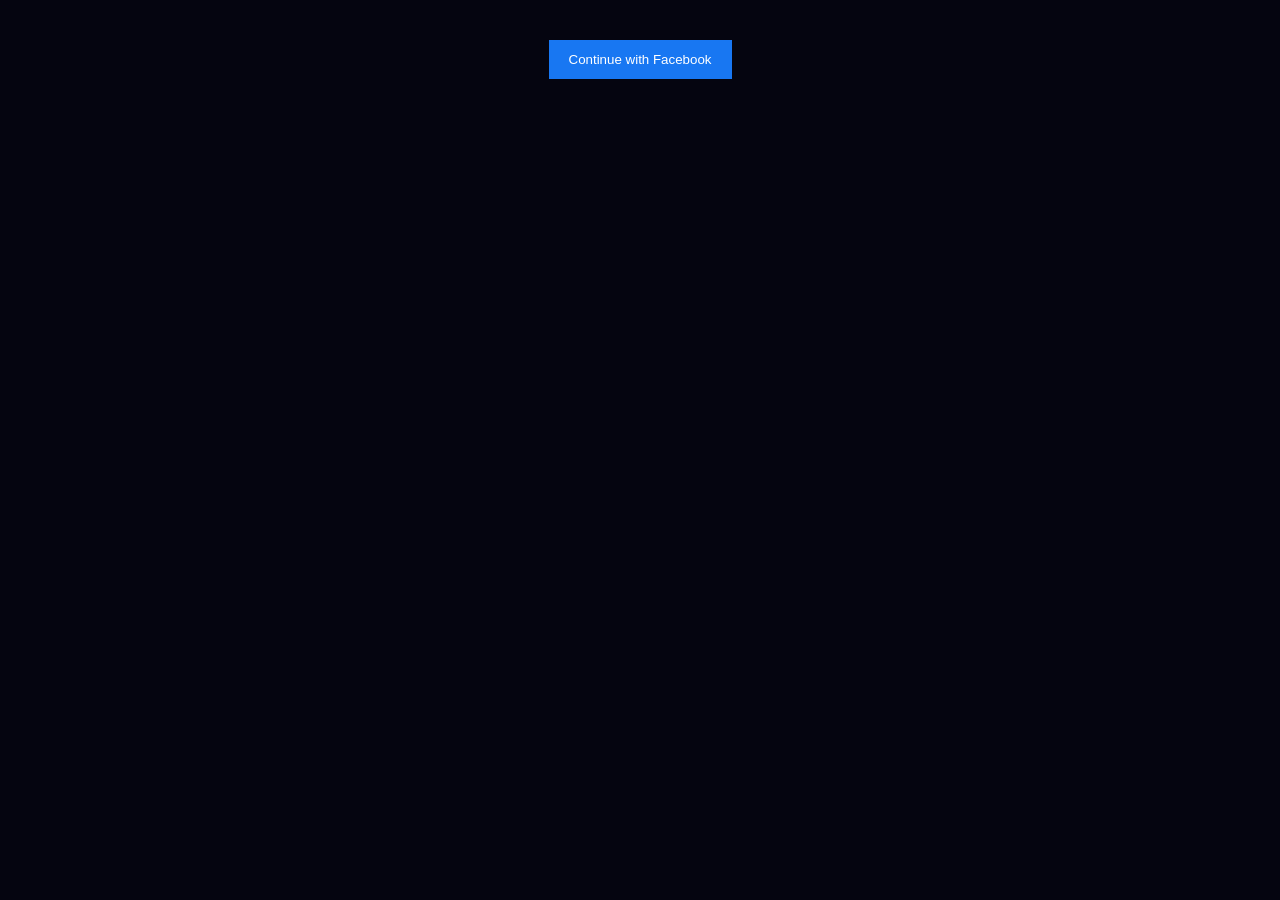
==== commit c0ab7d8e: "removed splash effect" ====
--- a/index.html
+++ b/index.html
@@ -10,10 +10,7 @@
 
 <body>
 
-<div id="splashScreen" class="splash">
-  <div class="spinner"></div>
-  <p>Loading user session...</p>
-</div>
+
 
 <div id="app">
 
--- a/assets/css/styles.css
+++ b/assets/css/styles.css
@@ -0,0 +1,26 @@
+body {
+  margin: 0;
+  font-family: Arial;
+  background: #050510;
+  color: white;
+}
+
+.screen { display: none; }
+.screen.active { display: block; }
+
+#loginScreen, #profileScreen {
+  padding: 40px;
+  text-align: center;
+}
+
+button {
+  padding: 12px 20px;
+  border: none;
+  background: #1877F2;
+  color: white;
+  cursor: pointer;
+}
+
+
+
+
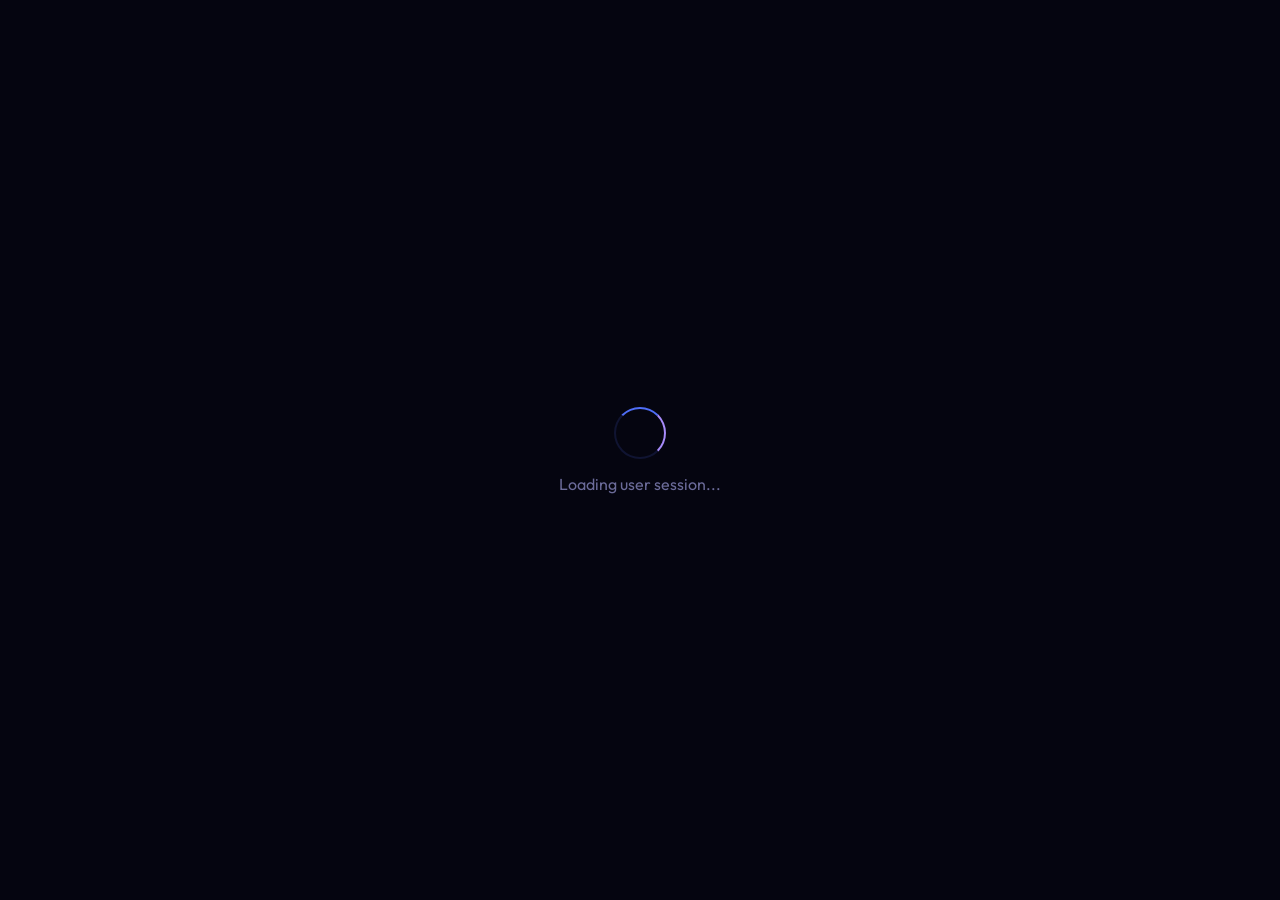
==== commit c225f320: "merged files" ====
--- a/index.html
+++ b/index.html
@@ -4,41 +4,896 @@
   <meta charset="UTF-8" />
   <meta name="viewport" content="width=device-width, initial-scale=1.0"/>
   <title>FB Login App</title>
-
-  <link rel="stylesheet" href="assets/css/styles.css">
+  <link rel="preconnect" href="https://fonts.googleapis.com">
+  <link rel="preconnect" href="https://fonts.gstatic.com" crossorigin>
+  <link href="https://fonts.googleapis.com/css2?family=Outfit:wght@300;400;500;600;700;800&family=JetBrains+Mono:wght@400;500&display=swap" rel="stylesheet">
+  <style>
+    *, *::before, *::after { box-sizing: border-box; margin: 0; padding: 0; }
+
+    :root {
+      --bg:        #050510;
+      --surface:   #0d0d1f;
+      --card:      rgba(15,15,35,0.85);
+      --border:    rgba(100,120,255,0.12);
+      --border-glow: rgba(100,120,255,0.35);
+      --fb:        #1877F2;
+      --fb-hover:  #0e65d9;
+      --accent:    #4f6ef7;
+      --accent2:   #a78bfa;
+      --accent3:   #60e0ff;
+      --text:      #eeeeff;
+      --muted:     #6b6b99;
+      --success:   #4ade80;
+      --radius:    24px;
+      --radius-sm: 14px;
+    }
+
+    html, body {
+      height: 100%;
+      background: var(--bg);
+      color: var(--text);
+      font-family: 'Outfit', sans-serif;
+      overflow-x: hidden;
+    }
+
+    /* ── CANVAS BACKGROUND ── */
+    #bgCanvas {
+      position: fixed;
+      inset: 0;
+      width: 100%;
+      height: 100%;
+      z-index: 0;
+      pointer-events: none;
+    }
+
+    /* ── MESH GRADIENT BLOBS ── */
+    .blob {
+      position: fixed;
+      border-radius: 50%;
+      filter: blur(100px);
+      pointer-events: none;
+      z-index: 0;
+      animation: drift 20s ease-in-out infinite;
+    }
+    .blob-1 { width: 700px; height: 700px; background: radial-gradient(circle, rgba(79,110,247,0.18) 0%, transparent 70%); top: -250px; left: -200px; animation-delay: 0s; }
+    .blob-2 { width: 600px; height: 600px; background: radial-gradient(circle, rgba(167,139,250,0.14) 0%, transparent 70%); bottom: -200px; right: -150px; animation-delay: -8s; }
+    .blob-3 { width: 400px; height: 400px; background: radial-gradient(circle, rgba(96,224,255,0.1) 0%, transparent 70%); top: 50%; left: 50%; transform: translate(-50%,-50%); animation-delay: -15s; }
+
+    @keyframes drift {
+      0%, 100% { transform: translate(0,0) scale(1); }
+      33%       { transform: translate(50px,-40px) scale(1.08); }
+      66%       { transform: translate(-40px, 50px) scale(0.95); }
+    }
+
+    /* ── GRID OVERLAY ── */
+    body::after {
+      content: '';
+      position: fixed; inset: 0;
+      background-image:
+        linear-gradient(rgba(79,110,247,0.04) 1px, transparent 1px),
+        linear-gradient(90deg, rgba(79,110,247,0.04) 1px, transparent 1px);
+      background-size: 60px 60px;
+      pointer-events: none;
+      z-index: 0;
+    }
+
+    /* ── LAYOUT ── */
+    #app {
+      position: relative; z-index: 1;
+      min-height: 100vh;
+      display: flex; align-items: center; justify-content: center;
+      padding: 24px;
+    }
+
+    /* ── SCREENS ── */
+    .screen { display: none; width: 100%; max-width: 460px; }
+    .screen.active { display: block; animation: fadeUp 0.6s cubic-bezier(0.16,1,0.3,1) both; }
+    @keyframes fadeUp {
+      from { opacity: 0; transform: translateY(32px) scale(0.97); }
+      to   { opacity: 1; transform: translateY(0) scale(1); }
+    }
+
+    /* ── GLASSMORPHISM CARD ── */
+    .card {
+      background: var(--card);
+      border: 1px solid var(--border);
+      border-radius: var(--radius);
+      padding: 52px 44px;
+      backdrop-filter: blur(40px) saturate(180%);
+      -webkit-backdrop-filter: blur(40px) saturate(180%);
+      box-shadow:
+        0 0 0 1px rgba(79,110,247,0.08),
+        0 40px 100px rgba(0,0,0,0.6),
+        0 0 80px rgba(79,110,247,0.06),
+        inset 0 1px 0 rgba(255,255,255,0.08),
+        inset 0 -1px 0 rgba(0,0,0,0.3);
+      position: relative; overflow: hidden;
+      transition: box-shadow 0.3s ease;
+    }
+    .card:hover {
+      box-shadow:
+        0 0 0 1px rgba(79,110,247,0.14),
+        0 40px 100px rgba(0,0,0,0.65),
+        0 0 120px rgba(79,110,247,0.1),
+        inset 0 1px 0 rgba(255,255,255,0.1),
+        inset 0 -1px 0 rgba(0,0,0,0.3);
+    }
+    .card::before {
+      content: '';
+      position: absolute; top: 0; left: 0; right: 0; height: 1px;
+      background: linear-gradient(90deg, transparent 0%, rgba(79,110,247,0.8) 30%, rgba(167,139,250,0.8) 70%, transparent 100%);
+    }
+    .card::after {
+      content: '';
+      position: absolute; bottom: 0; left: 0; right: 0; height: 1px;
+      background: linear-gradient(90deg, transparent, rgba(79,110,247,0.15), transparent);
+    }
+
+    /* ── FB LOGO (SVG inline) ── */
+    .login-logo {
+      width: 72px; height: 72px;
+      margin: 0 auto 30px;
+      display: flex; align-items: center; justify-content: center;
+      position: relative;
+    }
+    .login-logo::before {
+      content: '';
+      position: absolute; inset: -8px;
+      border-radius: 22px;
+      background: radial-gradient(circle, rgba(24,119,242,0.25) 0%, transparent 70%);
+      animation: logoPulse 3s ease-in-out infinite;
+    }
+    @keyframes logoPulse {
+      0%, 100% { transform: scale(1); opacity: 1; }
+      50% { transform: scale(1.1); opacity: 0.7; }
+    }
+    .logo-ring {
+      width: 72px; height: 72px;
+      border-radius: 20px;
+      background: linear-gradient(135deg, #1877F2, #0a5ec7);
+      display: flex; align-items: center; justify-content: center;
+      box-shadow: 0 12px 40px rgba(24,119,242,0.4), 0 0 0 1px rgba(24,119,242,0.3);
+      position: relative;
+      overflow: hidden;
+    }
+    .logo-ring::after {
+      content: '';
+      position: absolute; top: 0; left: 0; right: 0; bottom: 0;
+      background: linear-gradient(135deg, rgba(255,255,255,0.15) 0%, transparent 60%);
+    }
+    .logo-ring svg { position: relative; z-index: 1; }
+
+    /* ── TITLES ── */
+    .login-title {
+      font-family: 'Outfit', sans-serif;
+      font-size: 2rem; font-weight: 800;
+      text-align: center;
+      letter-spacing: -0.02em;
+      background: linear-gradient(135deg, #fff 30%, rgba(167,139,250,0.9) 80%);
+      -webkit-background-clip: text; -webkit-text-fill-color: transparent;
+      background-clip: text;
+      margin-bottom: 10px;
+    }
+    .login-subtitle {
+      text-align: center;
+      color: var(--muted);
+      font-size: 0.92rem;
+      line-height: 1.65;
+      margin-bottom: 40px;
+      font-weight: 400;
+    }
+
+    /* ── FACEBOOK BUTTON ── */
+    .btn-facebook {
+      display: flex; align-items: center; justify-content: center; gap: 13px;
+      width: 100%; padding: 17px 28px;
+      background: linear-gradient(135deg, #1877F2 0%, #1465d0 100%);
+      color: #fff;
+      border: none; border-radius: var(--radius-sm);
+      font-family: 'Outfit', sans-serif;
+      font-size: 1.02rem; font-weight: 600;
+      cursor: pointer;
+      transition: all 0.25s cubic-bezier(0.16,1,0.3,1);
+      box-shadow:
+        0 8px 30px rgba(24,119,242,0.35),
+        0 0 0 1px rgba(24,119,242,0.3),
+        inset 0 1px 0 rgba(255,255,255,0.15);
+      position: relative; overflow: hidden;
+      letter-spacing: 0.01em;
+    }
+    .btn-facebook::before {
+      content: '';
+      position: absolute; top: 0; left: -100%; width: 100%; height: 100%;
+      background: linear-gradient(90deg, transparent, rgba(255,255,255,0.12), transparent);
+      transition: left 0.5s ease;
+    }
+    .btn-facebook:hover::before { left: 100%; }
+    .btn-facebook:hover {
+      transform: translateY(-3px);
+      box-shadow: 0 16px 45px rgba(24,119,242,0.5), 0 0 0 1px rgba(24,119,242,0.4), inset 0 1px 0 rgba(255,255,255,0.2);
+    }
+    .btn-facebook:active { transform: translateY(-1px); }
+    .btn-facebook:disabled { opacity: 0.55; cursor: not-allowed; transform: none; }
+
+    /* ── DIVIDER ── */
+    .divider {
+      display: flex; align-items: center; gap: 14px;
+      margin: 28px 0 0;
+    }
+    .divider::before, .divider::after {
+      content: ''; flex: 1; height: 1px;
+      background: linear-gradient(90deg, transparent, var(--border), transparent);
+    }
+    .divider span {
+      font-size: 0.72rem; color: var(--muted);
+      letter-spacing: 0.1em; text-transform: uppercase;
+      white-space: nowrap; font-weight: 500;
+    }
+
+    /* ── PRIVACY NOTE ── */
+    .privacy-note {
+      text-align: center;
+      font-size: 0.74rem; color: var(--muted);
+      margin-top: 22px;
+      line-height: 1.7;
+      font-weight: 400;
+    }
+    .privacy-note a {
+      color: var(--accent2);
+      text-decoration: none;
+      transition: color 0.2s;
+    }
+    .privacy-note a:hover { color: #c4b5fd; }
+
+    /* ── LOADING OVERLAY ── */
+    .loading-overlay {
+      position: fixed; inset: 0;
+      background: rgba(5,5,16,0.88);
+      backdrop-filter: blur(12px);
+      z-index: 100;
+      display: none; align-items: center; justify-content: center;
+      flex-direction: column; gap: 22px;
+    }
+    .loading-overlay.active { display: flex; }
+    .spinner {
+      width: 52px; height: 52px;
+      border: 2px solid rgba(79,110,247,0.15);
+      border-top-color: var(--accent);
+      border-right-color: var(--accent2);
+      border-radius: 50%;
+      animation: spin 0.75s linear infinite;
+    }
+    @keyframes spin { to { transform: rotate(360deg); } }
+    .loading-text { color: var(--muted); font-size: 0.88rem; font-weight: 400; letter-spacing: 0.04em; }
+
+    /* ── TOAST ── */
+    .toast {
+      position: fixed; bottom: 28px; left: 50%;
+      transform: translateX(-50%) translateY(100px);
+      background: rgba(30,10,10,0.95);
+      border: 1px solid rgba(255,80,80,0.2);
+      color: #ff7070; border-radius: var(--radius-sm);
+      padding: 13px 22px; font-size: 0.875rem;
+      display: flex; align-items: center; gap: 10px;
+      z-index: 200;
+      transition: transform 0.4s cubic-bezier(0.16,1,0.3,1);
+      max-width: calc(100vw - 48px);
+      backdrop-filter: blur(20px);
+      box-shadow: 0 8px 32px rgba(0,0,0,0.4);
+      font-weight: 500;
+    }
+    .toast.show { transform: translateX(-50%) translateY(0); }
+
+    /* ══════════════════════════════════
+       PROFILE SCREEN
+    ══════════════════════════════════ */
+    .profile-header { text-align: center; margin-bottom: 34px; }
+
+    .avatar-wrap {
+      position: relative; display: inline-block; margin-bottom: 18px;
+    }
+    .avatar-ring {
+      width: 108px; height: 108px;
+      border-radius: 50%;
+      padding: 3px;
+      background: linear-gradient(135deg, var(--accent), var(--accent2), var(--accent3));
+      animation: rotateBorder 4s linear infinite;
+      display: inline-block;
+    }
+    @keyframes rotateBorder {
+      from { filter: hue-rotate(0deg); }
+      to { filter: hue-rotate(360deg); }
+    }
+    .avatar-img {
+      width: 100%; height: 100%;
+      border-radius: 50%;
+      object-fit: cover;
+      display: block;
+      background: var(--surface);
+    }
+    .avatar-badge {
+      position: absolute; bottom: 6px; right: 6px;
+      width: 26px; height: 26px;
+      background: linear-gradient(135deg, var(--success), #22d368);
+      border-radius: 50%;
+      border: 2.5px solid var(--bg);
+      display: flex; align-items: center; justify-content: center;
+      box-shadow: 0 4px 12px rgba(74,222,128,0.4);
+    }
+    .avatar-badge svg { width: 12px; height: 12px; }
+
+    .profile-name {
+      font-family: 'Outfit', sans-serif;
+      font-size: 1.6rem; font-weight: 700;
+      margin-bottom: 4px;
+      letter-spacing: -0.02em;
+    }
+    .profile-tag { font-size: 0.8rem; color: var(--muted); font-weight: 400; letter-spacing: 0.04em; }
+    .connected-badge {
+      display: inline-flex; align-items: center; gap: 7px;
+      background: rgba(74,222,128,0.08);
+      border: 1px solid rgba(74,222,128,0.18);
+      color: var(--success);
+      font-size: 0.73rem; font-weight: 600;
+      padding: 5px 14px; border-radius: 100px;
+      margin-top: 12px;
+      letter-spacing: 0.06em; text-transform: uppercase;
+    }
+    .connected-badge::before {
+      content: ''; width: 6px; height: 6px;
+      border-radius: 50%; background: var(--success);
+      animation: pulse-dot 2s ease infinite;
+      box-shadow: 0 0 8px rgba(74,222,128,0.6);
+    }
+    @keyframes pulse-dot {
+      0%, 100% { opacity: 1; transform: scale(1); }
+      50% { opacity: 0.5; transform: scale(0.8); }
+    }
+
+    /* ── FIELDS ── */
+    .fields-grid {
+      display: grid;
+      grid-template-columns: 1fr 1fr;
+      gap: 10px;
+      margin-bottom: 22px;
+    }
+    .field {
+      background: rgba(79,110,247,0.04);
+      border: 1px solid var(--border);
+      border-radius: var(--radius-sm);
+      padding: 14px 16px;
+      transition: border-color 0.25s, background 0.25s, transform 0.2s;
+      cursor: default;
+    }
+    .field:hover {
+      border-color: var(--border-glow);
+      background: rgba(79,110,247,0.08);
+      transform: translateY(-1px);
+    }
+    .field.full { grid-column: 1 / -1; }
+    .field-label {
+      font-size: 0.67rem; letter-spacing: 0.12em; text-transform: uppercase;
+      color: var(--muted); margin-bottom: 5px; font-weight: 600;
+    }
+    .field-value {
+      font-size: 0.9rem; font-weight: 500; color: var(--text);
+      word-break: break-all; line-height: 1.4;
+    }
+    .field-value.monospace {
+      font-family: 'JetBrains Mono', monospace;
+      font-size: 0.76rem; color: var(--accent3);
+    }
+    .field-value.na { color: var(--muted); font-style: italic; font-weight: 400; }
+
+    /* ── PERMISSIONS ── */
+    .permissions { display: flex; flex-wrap: wrap; gap: 8px; margin-bottom: 24px; }
+    .perm-tag {
+      display: flex; align-items: center; gap: 6px;
+      background: rgba(79,110,247,0.08);
+      border: 1px solid rgba(79,110,247,0.18);
+      color: #8fa4ff; font-size: 0.73rem; font-weight: 600;
+      padding: 5px 12px; border-radius: 100px;
+      letter-spacing: 0.04em;
+    }
+    .perm-tag::before {
+      content: '✓';
+      font-size: 0.6rem;
+      color: var(--success);
+    }
+
+    /* ── SECTION LABEL ── */
+    .section-label {
+      font-size: 0.67rem; letter-spacing: 0.14em; text-transform: uppercase;
+      color: var(--muted); margin-bottom: 12px;
+      display: flex; align-items: center; gap: 10px; font-weight: 600;
+    }
+    .section-label::after {
+      content: ''; flex: 1; height: 1px;
+      background: linear-gradient(90deg, var(--border), transparent);
+    }
+
+    /* ── LOGOUT BUTTON ── */
+    .btn-logout {
+      width: 100%; padding: 15px 24px;
+      background: rgba(255,60,60,0.04);
+      border: 1px solid rgba(255,80,80,0.18);
+      border-radius: var(--radius-sm);
+      color: #ff7070;
+      font-family: 'Outfit', sans-serif;
+      font-size: 0.92rem; font-weight: 600;
+      cursor: pointer;
+      display: flex; align-items: center; justify-content: center; gap: 9px;
+      transition: all 0.25s cubic-bezier(0.16,1,0.3,1);
+      letter-spacing: 0.02em;
+    }
+    .btn-logout:hover {
+      background: rgba(255,80,80,0.1);
+      border-color: rgba(255,80,80,0.4);
+      transform: translateY(-2px);
+      box-shadow: 0 8px 24px rgba(255,80,80,0.15);
+    }
+    .btn-logout:active { transform: translateY(0); }
+
+    /* ── SETUP BANNER ── */
+    .setup-banner {
+      background: rgba(255,165,0,0.07);
+      border: 1px solid rgba(255,165,0,0.18);
+      border-radius: var(--radius-sm);
+      padding: 13px 16px;
+      font-size: 0.8rem; color: #ffb347;
+      line-height: 1.6; margin-bottom: 22px;
+      display: none;
+    }
+    .setup-banner.visible { display: block; }
+    .setup-banner code {
+      background: rgba(255,179,71,0.12); padding: 1px 6px;
+      border-radius: 4px; font-family: 'JetBrains Mono', monospace;
+    }
+
+    /* ── SPARKLE CANVAS ── */
+    #sparkleCanvas {
+      position: fixed; inset: 0;
+      width: 100%; height: 100%;
+      z-index: 0;
+      pointer-events: none;
+    }
+
+    /* ── RESPONSIVE ── */
+    @media (max-width: 520px) {
+      .card { padding: 36px 26px; }
+      .fields-grid { grid-template-columns: 1fr; }
+      .field.full { grid-column: 1; }
+      .login-title { font-size: 1.7rem; }
+    }
+    @media (max-width: 360px) {
+      .card { padding: 28px 18px; }
+      .login-title { font-size: 1.5rem; }
+    }
+  </style>
 </head>
-
 <body>
 
-
+  <div id="splashScreen" style="
+  position: fixed;
+  inset: 0;
+  background: #050510;
+  display: flex;
+  align-items: center;
+  justify-content: center;
+  flex-direction: column;
+  z-index: 999;
+  color: white;
+  font-family: Outfit;
+">
+  <div class="spinner"></div>
+  <p style="margin-top:15px; color:#6b6b99;">
+    Loading user session...
+  </p>
+</div>
+<!-- Ambient blobs -->
+<div class="blob blob-1"></div>
+<div class="blob blob-2"></div>
+<div class="blob blob-3"></div>
+
+<!-- Sparkle particle canvas -->
+<canvas id="sparkleCanvas"></canvas>
+
+<!-- Loading overlay -->
+<div class="loading-overlay" id="loadingOverlay">
+  <div class="spinner"></div>
+  <div class="loading-text" id="loadingText">Connecting to Facebook…</div>
+</div>
+
+<!-- Error toast -->
+<div class="toast" id="errorToast">
+  <svg width="16" height="16" viewBox="0 0 24 24" fill="none" stroke="currentColor" stroke-width="2">
+    <circle cx="12" cy="12" r="10"/><line x1="12" y1="8" x2="12" y2="12"/><line x1="12" y1="16" x2="12.01" y2="16"/>
+  </svg>
+  <span id="errorMsg">An error occurred.</span>
+</div>
 
 <div id="app">
 
-  <!-- LOGIN -->
-  <div id="loginScreen" class="screen active">
-    <button id="fbLoginBtn">Continue with Facebook</button>
+  <!-- LOGIN SCREEN -->
+  <div class="screen active" id="loginScreen">
+    <div class="card">
+
+      
+
+      <!-- Facebook Logo -->
+      <div class="login-logo">
+        <div class="logo-ring">
+          <svg width="40" height="40" viewBox="0 0 24 24" fill="white" xmlns="http://www.w3.org/2000/svg">
+            <path d="M24 12.073c0-6.627-5.373-12-12-12s-12 5.373-12 12c0 5.99 4.388 10.954 10.125 11.854v-8.385H7.078v-3.47h3.047V9.43c0-3.007 1.792-4.669 4.533-4.669 1.312 0 2.686.235 2.686.235v2.953H15.83c-1.491 0-1.956.925-1.956 1.874v2.25h3.328l-.532 3.47h-2.796v8.385C19.612 23.027 24 18.062 24 12.073z"/>
+          </svg>
+        </div>
+      </div>
+
+      <h1 class="login-title">FB Login App</h1>
+      <p class="login-subtitle">
+        Sign in securely with your Facebook account<br>to access your profile.
+      </p>
+
+      <button class="btn-facebook" id="fbLoginBtn" onclick="handleFBLogin()">
+        <svg width="22" height="22" viewBox="0 0 24 24" fill="white" xmlns="http://www.w3.org/2000/svg">
+          <path d="M24 12.073c0-6.627-5.373-12-12-12s-12 5.373-12 12c0 5.99 4.388 10.954 10.125 11.854v-8.385H7.078v-3.47h3.047V9.43c0-3.007 1.792-4.669 4.533-4.669 1.312 0 2.686.235 2.686.235v2.953H15.83c-1.491 0-1.956.925-1.956 1.874v2.25h3.328l-.532 3.47h-2.796v8.385C19.612 23.027 24 18.062 24 12.073z"/>
+        </svg>
+        Continue with Facebook
+      </button>
+
+      <p class="privacy-note">
+        By continuing, you agree to our <a href="#">Terms of Service</a> and
+        <a href="#">Privacy Policy</a>. We never post on your behalf.
+      </p>
+    </div>
   </div>
 
-  <!-- PROFILE -->
-  <div id="profileScreen" class="screen">
-    <h2 id="profileName"></h2>
-    <img id="profilePic" />
-    <p id="email"></p>
-    <p id="id"></p>
-    <button id="logoutBtn">Logout</button>
+  <!-- PROFILE SCREEN -->
+  <div class="screen" id="profileScreen">
+    <div class="card">
+
+      <div class="profile-header">
+        <div class="avatar-wrap">
+          <div class="avatar-ring">
+            <img class="avatar-img" id="profilePic" src="" alt="Profile picture" />
+          </div>
+          <div class="avatar-badge">
+            <svg viewBox="0 0 12 12" fill="none" stroke="#fff" stroke-width="1.5" stroke-linecap="round" stroke-linejoin="round">
+              <path d="M10 3L5 9L2 6"/>
+            </svg>
+          </div>
+        </div>
+        <div class="profile-name" id="profileName">—</div>
+        <div class="profile-tag">Facebook Member</div>
+        <div class="connected-badge">Connected</div>
+      </div>
+
+      <div class="section-label">Profile Data</div>
+      <div class="fields-grid">
+        <div class="field full">
+          <div class="field-label">Full Name</div>
+          <div class="field-value" id="fieldName">—</div>
+        </div>
+        <div class="field">
+          <div class="field-label">First Name</div>
+          <div class="field-value" id="fieldFirst">—</div>
+        </div>
+        <div class="field">
+          <div class="field-label">Last Name</div>
+          <div class="field-value" id="fieldLast">—</div>
+        </div>
+        <div class="field full">
+          <div class="field-label">Email Address</div>
+          <div class="field-value" id="fieldEmail">—</div>
+        </div>
+        <div class="field full">
+          <div class="field-label">Facebook User ID</div>
+          <div class="field-value monospace" id="fieldId">—</div>
+        </div>
+        <div class="field">
+          <div class="field-label">Gender</div>
+          <div class="field-value" id="fieldGender">—</div>
+        </div>
+        <div class="field">
+          <div class="field-label">Birthday</div>
+          <div class="field-value" id="fieldBirthday">—</div>
+        </div>
+        <div class="field full">
+          <div class="field-label">Location</div>
+          <div class="field-value" id="fieldLocation">—</div>
+        </div>
+      </div>
+
+      <div class="section-label">Granted Permissions</div>
+      <div class="permissions" id="permissionsWrap"></div>
+
+      <button class="btn-logout" onclick="handleLogout()">
+        <svg width="16" height="16" viewBox="0 0 24 24" fill="none" stroke="currentColor" stroke-width="2" stroke-linecap="round" stroke-linejoin="round">
+          <path d="M9 21H5a2 2 0 0 1-2-2V5a2 2 0 0 1 2-2h4"/>
+          <polyline points="16 17 21 12 16 7"/>
+          <line x1="21" y1="12" x2="9" y2="12"/>
+        </svg>
+        Sign out
+      </button>
+
+    </div>
   </div>
 
 </div>
 
+<!-- SPARKLE ANIMATION -->
+<script>
+(function() {
+  const canvas = document.getElementById('sparkleCanvas');
+  const ctx = canvas.getContext('2d');
+  let W, H, particles = [];
+
+  const COLORS = ['#4f6ef7','#a78bfa','#60e0ff','#ffffff','#818cf8'];
+  const PARTICLE_COUNT = 80;
+
+  function resize() {
+    W = canvas.width = window.innerWidth;
+    H = canvas.height = window.innerHeight;
+  }
+  window.addEventListener('resize', resize);
+  resize();
+
+  function rand(a, b) { return Math.random() * (b - a) + a; }
+
+  function Particle() {
+    this.reset();
+  }
+  Particle.prototype.reset = function() {
+    this.x = rand(0, W);
+    this.y = rand(0, H);
+    this.size = rand(0.5, 2.5);
+    this.color = COLORS[Math.floor(rand(0, COLORS.length))];
+    this.alpha = 0;
+    this.alphaSpeed = rand(0.003, 0.012);
+    this.alphaDir = 1;
+    this.vx = rand(-0.15, 0.15);
+    this.vy = rand(-0.25, -0.05);
+    this.twinklePhase = rand(0, Math.PI * 2);
+    this.twinkleSpeed = rand(0.01, 0.04);
+    this.isStar = Math.random() > 0.6;
+  };
+  Particle.prototype.update = function() {
+    this.x += this.vx;
+    this.y += this.vy;
+    this.twinklePhase += this.twinkleSpeed;
+    this.alpha += this.alphaSpeed * this.alphaDir;
+    if (this.alpha >= rand(0.4, 0.9)) this.alphaDir = -1;
+    if (this.alpha <= 0) this.reset();
+    if (this.x < -10 || this.x > W + 10 || this.y < -10) this.reset();
+  };
+  Particle.prototype.draw = function() {
+    const twinkle = 0.7 + 0.3 * Math.sin(this.twinklePhase);
+    ctx.globalAlpha = Math.max(0, this.alpha * twinkle);
+    ctx.fillStyle = this.color;
+
+    if (this.isStar) {
+      drawStar(ctx, this.x, this.y, this.size * 1.5);
+    } else {
+      ctx.beginPath();
+      ctx.arc(this.x, this.y, this.size, 0, Math.PI * 2);
+      ctx.fill();
+
+      ctx.globalAlpha = Math.max(0, this.alpha * twinkle * 0.3);
+      ctx.shadowBlur = 8;
+      ctx.shadowColor = this.color;
+      ctx.beginPath();
+      ctx.arc(this.x, this.y, this.size * 2, 0, Math.PI * 2);
+      ctx.fill();
+      ctx.shadowBlur = 0;
+    }
+    ctx.globalAlpha = 1;
+  };
+
+  function drawStar(ctx, x, y, r) {
+    const spikes = 4;
+    const outer = r;
+    const inner = r * 0.35;
+    let rot = (Math.PI / 2) * 3;
+    const step = Math.PI / spikes;
+
+    ctx.shadowBlur = 10;
+    ctx.shadowColor = ctx.fillStyle;
+
+    ctx.beginPath();
+    ctx.moveTo(x, y - outer);
+    for (let i = 0; i < spikes; i++) {
+      ctx.lineTo(
+        x + Math.cos(rot) * outer,
+        y + Math.sin(rot) * outer
+      );
+      rot += step;
+      ctx.lineTo(
+        x + Math.cos(rot) * inner,
+        y + Math.sin(rot) * inner
+      );
+      rot += step;
+    }
+    ctx.lineTo(x, y - outer);
+    ctx.closePath();
+    ctx.fill();
+    ctx.shadowBlur = 0;
+  }
+
+  for (let i = 0; i < PARTICLE_COUNT; i++) {
+    const p = new Particle();
+    p.alpha = rand(0, 0.7);
+    particles.push(p);
+  }
+
+  function animate() {
+    ctx.clearRect(0, 0, W, H);
+    particles.forEach(p => { p.update(); p.draw(); });
+    requestAnimationFrame(animate);
+  }
+  animate();
+})();
+</script>
+
+<!-- FACEBOOK SDK -->
 <div id="fb-root"></div>
-
-<script src="https://connect.facebook.net/en_US/sdk.js"></script>
-
-<script src="assets/js/config.js"></script>
-<script src="assets/js/storage.service.js"></script>
-<script src="assets/js/ui.service.js"></script>
-<script src="assets/js/facebook.service.js"></script>
-<script src="assets/js/app.js"></script>
-
+<script>
+  const FB_APP_ID = '962740976398168';
+  const SCOPES = 'public_profile';
+
+ 
+
+  function showScreen(id) {
+    document.querySelectorAll('.screen').forEach(s => s.classList.remove('active'));
+    const el = document.getElementById(id);
+    el.classList.add('active');
+    el.style.animation = 'none';
+    el.offsetHeight;
+    el.style.animation = '';
+  }
+  function showLoading(msg = 'Connecting to Facebook…') {
+    document.getElementById('loadingText').textContent = msg;
+    document.getElementById('loadingOverlay').classList.add('active');
+  }
+  function hideLoading() {
+    document.getElementById('loadingOverlay').classList.remove('active');
+  }
+  function showError(msg) {
+    const toast = document.getElementById('errorToast');
+    document.getElementById('errorMsg').textContent = msg;
+    toast.classList.add('show');
+    setTimeout(() => toast.classList.remove('show'), 4000);
+  }
+  function setText(id, val, fallback = 'Not provided') {
+    const el = document.getElementById(id);
+    if (val) {
+      el.textContent = val;
+      el.classList.remove('na');
+    } else {
+      el.textContent = fallback;
+      el.classList.add('na');
+    }
+  }
+
+  function populateProfile(data) {
+    const pic = data.picture?.data?.url || `https://ui-avatars.com/api/?name=${encodeURIComponent(data.name)}&background=4f6ef7&color=fff&size=200`;
+    document.getElementById('profilePic').src = pic;
+    document.getElementById('profileName').textContent = data.name || 'Facebook User';
+    setText('fieldName',     data.name);
+    setText('fieldFirst',    data.first_name);
+    setText('fieldLast',     data.last_name);
+    setText('fieldEmail',    data.email);
+    setText('fieldId',       data.id);
+    setText('fieldGender',   data.gender ? data.gender.charAt(0).toUpperCase() + data.gender.slice(1) : null);
+    setText('fieldBirthday', data.birthday);
+    setText('fieldLocation', data.location?.name);
+  }
+
+  function populatePermissions(perms) {
+    const wrap = document.getElementById('permissionsWrap');
+    wrap.innerHTML = '';
+    const granted = perms?.filter(p => p.status === 'granted') || [];
+    if (!granted.length) {
+      wrap.innerHTML = '<span style="color:var(--muted);font-size:0.8rem">No permissions fetched.</span>';
+      return;
+    }
+    granted.forEach(p => {
+      wrap.innerHTML += `<span class="perm-tag">${p.permission}</span>`;
+    });
+  }
+
+  function fetchUserData() {
+    showLoading('Fetching your profile…');
+    FB.api(
+      '/me',
+      { fields: 'id,name,first_name,last_name,email,picture.width(200).height(200),gender,birthday,location' },
+      function(resp) {
+        if (resp.error) {
+          hideLoading();
+          showError(resp.error.message || 'Failed to fetch profile data.');
+          return;
+        }
+        populateProfile(resp);
+        FB.api('/me/permissions', function(permResp) {
+          hideLoading();
+          populatePermissions(permResp?.data);
+          localStorage.setItem('fb_user', JSON.stringify(resp));
+          showScreen('profileScreen');
+        });
+      }
+    );
+  }
+
+  function handleFBLogin() {
+    FB.login(function(response) {
+      if (response.authResponse) {
+        fetchUserData();
+      } else {
+        showError('Facebook login cancelled or failed.');
+      }
+    }, { scope: 'public_profile', auth_type: 'rerequest' });
+  }
+
+  function handleLogout() {
+    showLoading('Signing out…');
+    FB.logout(function() {
+      localStorage.removeItem('fb_user');
+      hideLoading();
+      showScreen('loginScreen');
+    });
+  }
+
+window.fbAsyncInit = function() {
+  FB.init({
+    appId  : FB_APP_ID,
+    cookie : true,
+    xfbml  : true,
+    version: 'v19.0',
+    status : true,
+    oauth  : true
+  });
+
+  FB.getLoginStatus(function(response) {
+
+    // Hide splash ONLY after login status is checked
+    const splash = document.getElementById('splashScreen');
+    if (splash) splash.style.display = 'none';
+
+    if (response.status === 'connected') {
+      const cached = localStorage.getItem('fb_user');
+
+      if (cached) {
+        try {
+          populateProfile(JSON.parse(cached));
+
+          FB.api('/me/permissions', function(permResp) {
+            populatePermissions(permResp?.data);
+          });
+
+          showScreen('profileScreen');
+          fetchUserData();
+          return;
+        } catch (e) {
+          console.error("Cache parse error:", e);
+        }
+      }
+
+      fetchUserData();
+    }
+  });
+};
+
+
+  (function(d, s, id) {
+    var js, fjs = d.getElementsByTagName(s)[0];
+    if (d.getElementById(id)) return;
+    js = d.createElement(s); js.id = id;
+    js.src = "https://connect.facebook.net/en_US/sdk.js";
+    fjs.parentNode.insertBefore(js, fjs);
+  }(document, 'script', 'facebook-jssdk'));
+</script>
 </body>
 </html>
+
+</body>
+</html>
+
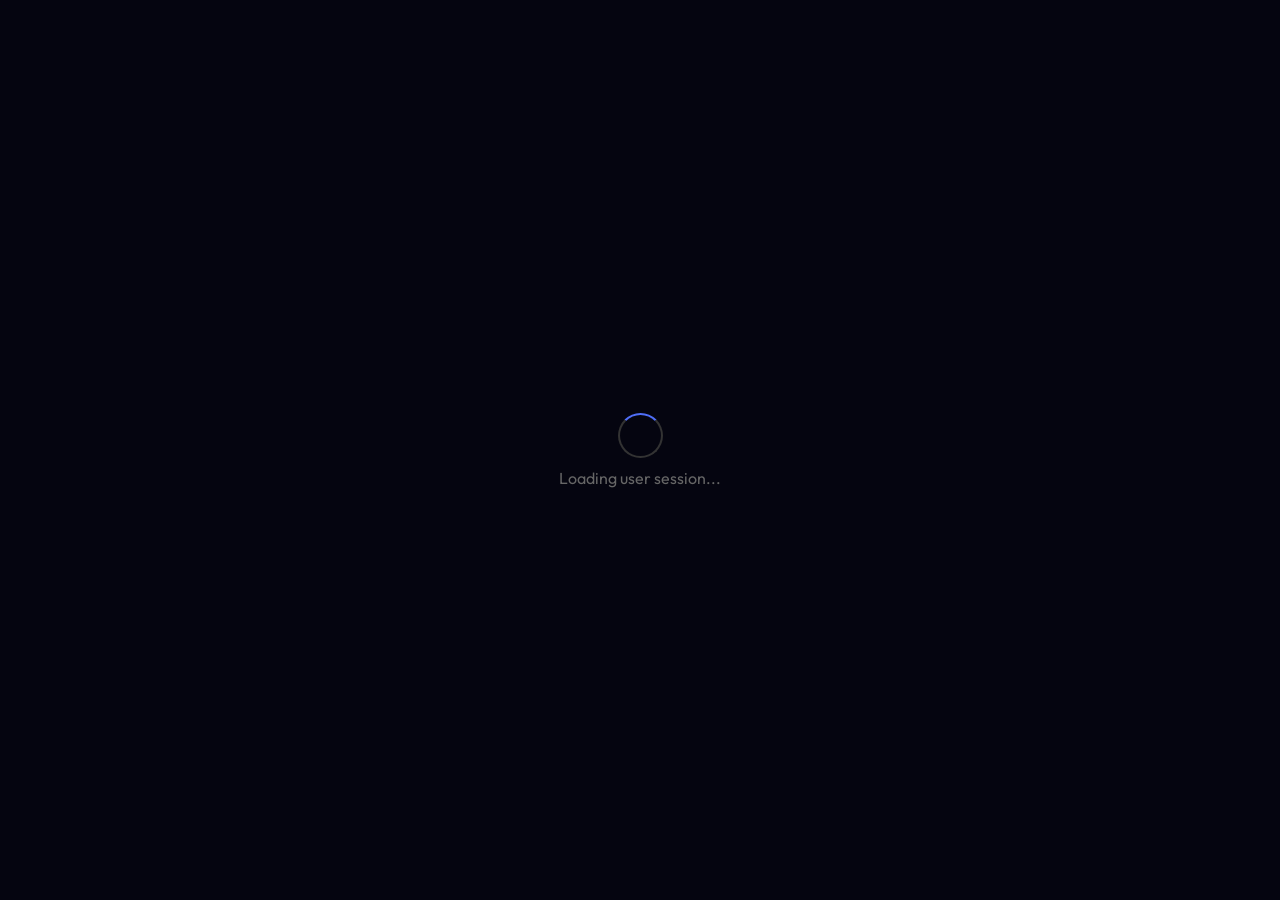
==== commit 331c6dff: "modified functions" ====
--- a/index.html
+++ b/index.html
@@ -1,899 +1,284 @@
 <!DOCTYPE html>
 <html lang="en">
 <head>
-  <meta charset="UTF-8" />
-  <meta name="viewport" content="width=device-width, initial-scale=1.0"/>
-  <title>FB Login App</title>
-  <link rel="preconnect" href="https://fonts.googleapis.com">
-  <link rel="preconnect" href="https://fonts.gstatic.com" crossorigin>
-  <link href="https://fonts.googleapis.com/css2?family=Outfit:wght@300;400;500;600;700;800&family=JetBrains+Mono:wght@400;500&display=swap" rel="stylesheet">
-  <style>
-    *, *::before, *::after { box-sizing: border-box; margin: 0; padding: 0; }
-
-    :root {
-      --bg:        #050510;
-      --surface:   #0d0d1f;
-      --card:      rgba(15,15,35,0.85);
-      --border:    rgba(100,120,255,0.12);
-      --border-glow: rgba(100,120,255,0.35);
-      --fb:        #1877F2;
-      --fb-hover:  #0e65d9;
-      --accent:    #4f6ef7;
-      --accent2:   #a78bfa;
-      --accent3:   #60e0ff;
-      --text:      #eeeeff;
-      --muted:     #6b6b99;
-      --success:   #4ade80;
-      --radius:    24px;
-      --radius-sm: 14px;
-    }
-
-    html, body {
-      height: 100%;
-      background: var(--bg);
-      color: var(--text);
-      font-family: 'Outfit', sans-serif;
-      overflow-x: hidden;
-    }
-
-    /* ── CANVAS BACKGROUND ── */
-    #bgCanvas {
-      position: fixed;
-      inset: 0;
-      width: 100%;
-      height: 100%;
-      z-index: 0;
-      pointer-events: none;
-    }
-
-    /* ── MESH GRADIENT BLOBS ── */
-    .blob {
-      position: fixed;
-      border-radius: 50%;
-      filter: blur(100px);
-      pointer-events: none;
-      z-index: 0;
-      animation: drift 20s ease-in-out infinite;
-    }
-    .blob-1 { width: 700px; height: 700px; background: radial-gradient(circle, rgba(79,110,247,0.18) 0%, transparent 70%); top: -250px; left: -200px; animation-delay: 0s; }
-    .blob-2 { width: 600px; height: 600px; background: radial-gradient(circle, rgba(167,139,250,0.14) 0%, transparent 70%); bottom: -200px; right: -150px; animation-delay: -8s; }
-    .blob-3 { width: 400px; height: 400px; background: radial-gradient(circle, rgba(96,224,255,0.1) 0%, transparent 70%); top: 50%; left: 50%; transform: translate(-50%,-50%); animation-delay: -15s; }
-
-    @keyframes drift {
-      0%, 100% { transform: translate(0,0) scale(1); }
-      33%       { transform: translate(50px,-40px) scale(1.08); }
-      66%       { transform: translate(-40px, 50px) scale(0.95); }
-    }
-
-    /* ── GRID OVERLAY ── */
-    body::after {
-      content: '';
-      position: fixed; inset: 0;
-      background-image:
-        linear-gradient(rgba(79,110,247,0.04) 1px, transparent 1px),
-        linear-gradient(90deg, rgba(79,110,247,0.04) 1px, transparent 1px);
-      background-size: 60px 60px;
-      pointer-events: none;
-      z-index: 0;
-    }
-
-    /* ── LAYOUT ── */
-    #app {
-      position: relative; z-index: 1;
-      min-height: 100vh;
-      display: flex; align-items: center; justify-content: center;
-      padding: 24px;
-    }
-
-    /* ── SCREENS ── */
-    .screen { display: none; width: 100%; max-width: 460px; }
-    .screen.active { display: block; animation: fadeUp 0.6s cubic-bezier(0.16,1,0.3,1) both; }
-    @keyframes fadeUp {
-      from { opacity: 0; transform: translateY(32px) scale(0.97); }
-      to   { opacity: 1; transform: translateY(0) scale(1); }
-    }
-
-    /* ── GLASSMORPHISM CARD ── */
-    .card {
-      background: var(--card);
-      border: 1px solid var(--border);
-      border-radius: var(--radius);
-      padding: 52px 44px;
-      backdrop-filter: blur(40px) saturate(180%);
-      -webkit-backdrop-filter: blur(40px) saturate(180%);
-      box-shadow:
-        0 0 0 1px rgba(79,110,247,0.08),
-        0 40px 100px rgba(0,0,0,0.6),
-        0 0 80px rgba(79,110,247,0.06),
-        inset 0 1px 0 rgba(255,255,255,0.08),
-        inset 0 -1px 0 rgba(0,0,0,0.3);
-      position: relative; overflow: hidden;
-      transition: box-shadow 0.3s ease;
-    }
-    .card:hover {
-      box-shadow:
-        0 0 0 1px rgba(79,110,247,0.14),
-        0 40px 100px rgba(0,0,0,0.65),
-        0 0 120px rgba(79,110,247,0.1),
-        inset 0 1px 0 rgba(255,255,255,0.1),
-        inset 0 -1px 0 rgba(0,0,0,0.3);
-    }
-    .card::before {
-      content: '';
-      position: absolute; top: 0; left: 0; right: 0; height: 1px;
-      background: linear-gradient(90deg, transparent 0%, rgba(79,110,247,0.8) 30%, rgba(167,139,250,0.8) 70%, transparent 100%);
-    }
-    .card::after {
-      content: '';
-      position: absolute; bottom: 0; left: 0; right: 0; height: 1px;
-      background: linear-gradient(90deg, transparent, rgba(79,110,247,0.15), transparent);
-    }
-
-    /* ── FB LOGO (SVG inline) ── */
-    .login-logo {
-      width: 72px; height: 72px;
-      margin: 0 auto 30px;
-      display: flex; align-items: center; justify-content: center;
-      position: relative;
-    }
-    .login-logo::before {
-      content: '';
-      position: absolute; inset: -8px;
-      border-radius: 22px;
-      background: radial-gradient(circle, rgba(24,119,242,0.25) 0%, transparent 70%);
-      animation: logoPulse 3s ease-in-out infinite;
-    }
-    @keyframes logoPulse {
-      0%, 100% { transform: scale(1); opacity: 1; }
-      50% { transform: scale(1.1); opacity: 0.7; }
-    }
-    .logo-ring {
-      width: 72px; height: 72px;
-      border-radius: 20px;
-      background: linear-gradient(135deg, #1877F2, #0a5ec7);
-      display: flex; align-items: center; justify-content: center;
-      box-shadow: 0 12px 40px rgba(24,119,242,0.4), 0 0 0 1px rgba(24,119,242,0.3);
-      position: relative;
-      overflow: hidden;
-    }
-    .logo-ring::after {
-      content: '';
-      position: absolute; top: 0; left: 0; right: 0; bottom: 0;
-      background: linear-gradient(135deg, rgba(255,255,255,0.15) 0%, transparent 60%);
-    }
-    .logo-ring svg { position: relative; z-index: 1; }
-
-    /* ── TITLES ── */
-    .login-title {
-      font-family: 'Outfit', sans-serif;
-      font-size: 2rem; font-weight: 800;
-      text-align: center;
-      letter-spacing: -0.02em;
-      background: linear-gradient(135deg, #fff 30%, rgba(167,139,250,0.9) 80%);
-      -webkit-background-clip: text; -webkit-text-fill-color: transparent;
-      background-clip: text;
-      margin-bottom: 10px;
-    }
-    .login-subtitle {
-      text-align: center;
-      color: var(--muted);
-      font-size: 0.92rem;
-      line-height: 1.65;
-      margin-bottom: 40px;
-      font-weight: 400;
-    }
-
-    /* ── FACEBOOK BUTTON ── */
-    .btn-facebook {
-      display: flex; align-items: center; justify-content: center; gap: 13px;
-      width: 100%; padding: 17px 28px;
-      background: linear-gradient(135deg, #1877F2 0%, #1465d0 100%);
-      color: #fff;
-      border: none; border-radius: var(--radius-sm);
-      font-family: 'Outfit', sans-serif;
-      font-size: 1.02rem; font-weight: 600;
-      cursor: pointer;
-      transition: all 0.25s cubic-bezier(0.16,1,0.3,1);
-      box-shadow:
-        0 8px 30px rgba(24,119,242,0.35),
-        0 0 0 1px rgba(24,119,242,0.3),
-        inset 0 1px 0 rgba(255,255,255,0.15);
-      position: relative; overflow: hidden;
-      letter-spacing: 0.01em;
-    }
-    .btn-facebook::before {
-      content: '';
-      position: absolute; top: 0; left: -100%; width: 100%; height: 100%;
-      background: linear-gradient(90deg, transparent, rgba(255,255,255,0.12), transparent);
-      transition: left 0.5s ease;
-    }
-    .btn-facebook:hover::before { left: 100%; }
-    .btn-facebook:hover {
-      transform: translateY(-3px);
-      box-shadow: 0 16px 45px rgba(24,119,242,0.5), 0 0 0 1px rgba(24,119,242,0.4), inset 0 1px 0 rgba(255,255,255,0.2);
-    }
-    .btn-facebook:active { transform: translateY(-1px); }
-    .btn-facebook:disabled { opacity: 0.55; cursor: not-allowed; transform: none; }
-
-    /* ── DIVIDER ── */
-    .divider {
-      display: flex; align-items: center; gap: 14px;
-      margin: 28px 0 0;
-    }
-    .divider::before, .divider::after {
-      content: ''; flex: 1; height: 1px;
-      background: linear-gradient(90deg, transparent, var(--border), transparent);
-    }
-    .divider span {
-      font-size: 0.72rem; color: var(--muted);
-      letter-spacing: 0.1em; text-transform: uppercase;
-      white-space: nowrap; font-weight: 500;
-    }
-
-    /* ── PRIVACY NOTE ── */
-    .privacy-note {
-      text-align: center;
-      font-size: 0.74rem; color: var(--muted);
-      margin-top: 22px;
-      line-height: 1.7;
-      font-weight: 400;
-    }
-    .privacy-note a {
-      color: var(--accent2);
-      text-decoration: none;
-      transition: color 0.2s;
-    }
-    .privacy-note a:hover { color: #c4b5fd; }
-
-    /* ── LOADING OVERLAY ── */
-    .loading-overlay {
-      position: fixed; inset: 0;
-      background: rgba(5,5,16,0.88);
-      backdrop-filter: blur(12px);
-      z-index: 100;
-      display: none; align-items: center; justify-content: center;
-      flex-direction: column; gap: 22px;
-    }
-    .loading-overlay.active { display: flex; }
-    .spinner {
-      width: 52px; height: 52px;
-      border: 2px solid rgba(79,110,247,0.15);
-      border-top-color: var(--accent);
-      border-right-color: var(--accent2);
-      border-radius: 50%;
-      animation: spin 0.75s linear infinite;
-    }
-    @keyframes spin { to { transform: rotate(360deg); } }
-    .loading-text { color: var(--muted); font-size: 0.88rem; font-weight: 400; letter-spacing: 0.04em; }
-
-    /* ── TOAST ── */
-    .toast {
-      position: fixed; bottom: 28px; left: 50%;
-      transform: translateX(-50%) translateY(100px);
-      background: rgba(30,10,10,0.95);
-      border: 1px solid rgba(255,80,80,0.2);
-      color: #ff7070; border-radius: var(--radius-sm);
-      padding: 13px 22px; font-size: 0.875rem;
-      display: flex; align-items: center; gap: 10px;
-      z-index: 200;
-      transition: transform 0.4s cubic-bezier(0.16,1,0.3,1);
-      max-width: calc(100vw - 48px);
-      backdrop-filter: blur(20px);
-      box-shadow: 0 8px 32px rgba(0,0,0,0.4);
-      font-weight: 500;
-    }
-    .toast.show { transform: translateX(-50%) translateY(0); }
-
-    /* ══════════════════════════════════
-       PROFILE SCREEN
-    ══════════════════════════════════ */
-    .profile-header { text-align: center; margin-bottom: 34px; }
-
-    .avatar-wrap {
-      position: relative; display: inline-block; margin-bottom: 18px;
-    }
-    .avatar-ring {
-      width: 108px; height: 108px;
-      border-radius: 50%;
-      padding: 3px;
-      background: linear-gradient(135deg, var(--accent), var(--accent2), var(--accent3));
-      animation: rotateBorder 4s linear infinite;
-      display: inline-block;
-    }
-    @keyframes rotateBorder {
-      from { filter: hue-rotate(0deg); }
-      to { filter: hue-rotate(360deg); }
-    }
-    .avatar-img {
-      width: 100%; height: 100%;
-      border-radius: 50%;
-      object-fit: cover;
-      display: block;
-      background: var(--surface);
-    }
-    .avatar-badge {
-      position: absolute; bottom: 6px; right: 6px;
-      width: 26px; height: 26px;
-      background: linear-gradient(135deg, var(--success), #22d368);
-      border-radius: 50%;
-      border: 2.5px solid var(--bg);
-      display: flex; align-items: center; justify-content: center;
-      box-shadow: 0 4px 12px rgba(74,222,128,0.4);
-    }
-    .avatar-badge svg { width: 12px; height: 12px; }
-
-    .profile-name {
-      font-family: 'Outfit', sans-serif;
-      font-size: 1.6rem; font-weight: 700;
-      margin-bottom: 4px;
-      letter-spacing: -0.02em;
-    }
-    .profile-tag { font-size: 0.8rem; color: var(--muted); font-weight: 400; letter-spacing: 0.04em; }
-    .connected-badge {
-      display: inline-flex; align-items: center; gap: 7px;
-      background: rgba(74,222,128,0.08);
-      border: 1px solid rgba(74,222,128,0.18);
-      color: var(--success);
-      font-size: 0.73rem; font-weight: 600;
-      padding: 5px 14px; border-radius: 100px;
-      margin-top: 12px;
-      letter-spacing: 0.06em; text-transform: uppercase;
-    }
-    .connected-badge::before {
-      content: ''; width: 6px; height: 6px;
-      border-radius: 50%; background: var(--success);
-      animation: pulse-dot 2s ease infinite;
-      box-shadow: 0 0 8px rgba(74,222,128,0.6);
-    }
-    @keyframes pulse-dot {
-      0%, 100% { opacity: 1; transform: scale(1); }
-      50% { opacity: 0.5; transform: scale(0.8); }
-    }
-
-    /* ── FIELDS ── */
-    .fields-grid {
-      display: grid;
-      grid-template-columns: 1fr 1fr;
-      gap: 10px;
-      margin-bottom: 22px;
-    }
-    .field {
-      background: rgba(79,110,247,0.04);
-      border: 1px solid var(--border);
-      border-radius: var(--radius-sm);
-      padding: 14px 16px;
-      transition: border-color 0.25s, background 0.25s, transform 0.2s;
-      cursor: default;
-    }
-    .field:hover {
-      border-color: var(--border-glow);
-      background: rgba(79,110,247,0.08);
-      transform: translateY(-1px);
-    }
-    .field.full { grid-column: 1 / -1; }
-    .field-label {
-      font-size: 0.67rem; letter-spacing: 0.12em; text-transform: uppercase;
-      color: var(--muted); margin-bottom: 5px; font-weight: 600;
-    }
-    .field-value {
-      font-size: 0.9rem; font-weight: 500; color: var(--text);
-      word-break: break-all; line-height: 1.4;
-    }
-    .field-value.monospace {
-      font-family: 'JetBrains Mono', monospace;
-      font-size: 0.76rem; color: var(--accent3);
-    }
-    .field-value.na { color: var(--muted); font-style: italic; font-weight: 400; }
-
-    /* ── PERMISSIONS ── */
-    .permissions { display: flex; flex-wrap: wrap; gap: 8px; margin-bottom: 24px; }
-    .perm-tag {
-      display: flex; align-items: center; gap: 6px;
-      background: rgba(79,110,247,0.08);
-      border: 1px solid rgba(79,110,247,0.18);
-      color: #8fa4ff; font-size: 0.73rem; font-weight: 600;
-      padding: 5px 12px; border-radius: 100px;
-      letter-spacing: 0.04em;
-    }
-    .perm-tag::before {
-      content: '✓';
-      font-size: 0.6rem;
-      color: var(--success);
-    }
-
-    /* ── SECTION LABEL ── */
-    .section-label {
-      font-size: 0.67rem; letter-spacing: 0.14em; text-transform: uppercase;
-      color: var(--muted); margin-bottom: 12px;
-      display: flex; align-items: center; gap: 10px; font-weight: 600;
-    }
-    .section-label::after {
-      content: ''; flex: 1; height: 1px;
-      background: linear-gradient(90deg, var(--border), transparent);
-    }
-
-    /* ── LOGOUT BUTTON ── */
-    .btn-logout {
-      width: 100%; padding: 15px 24px;
-      background: rgba(255,60,60,0.04);
-      border: 1px solid rgba(255,80,80,0.18);
-      border-radius: var(--radius-sm);
-      color: #ff7070;
-      font-family: 'Outfit', sans-serif;
-      font-size: 0.92rem; font-weight: 600;
-      cursor: pointer;
-      display: flex; align-items: center; justify-content: center; gap: 9px;
-      transition: all 0.25s cubic-bezier(0.16,1,0.3,1);
-      letter-spacing: 0.02em;
-    }
-    .btn-logout:hover {
-      background: rgba(255,80,80,0.1);
-      border-color: rgba(255,80,80,0.4);
-      transform: translateY(-2px);
-      box-shadow: 0 8px 24px rgba(255,80,80,0.15);
-    }
-    .btn-logout:active { transform: translateY(0); }
-
-    /* ── SETUP BANNER ── */
-    .setup-banner {
-      background: rgba(255,165,0,0.07);
-      border: 1px solid rgba(255,165,0,0.18);
-      border-radius: var(--radius-sm);
-      padding: 13px 16px;
-      font-size: 0.8rem; color: #ffb347;
-      line-height: 1.6; margin-bottom: 22px;
-      display: none;
-    }
-    .setup-banner.visible { display: block; }
-    .setup-banner code {
-      background: rgba(255,179,71,0.12); padding: 1px 6px;
-      border-radius: 4px; font-family: 'JetBrains Mono', monospace;
-    }
-
-    /* ── SPARKLE CANVAS ── */
-    #sparkleCanvas {
-      position: fixed; inset: 0;
-      width: 100%; height: 100%;
-      z-index: 0;
-      pointer-events: none;
-    }
-
-    /* ── RESPONSIVE ── */
-    @media (max-width: 520px) {
-      .card { padding: 36px 26px; }
-      .fields-grid { grid-template-columns: 1fr; }
-      .field.full { grid-column: 1; }
-      .login-title { font-size: 1.7rem; }
-    }
-    @media (max-width: 360px) {
-      .card { padding: 28px 18px; }
-      .login-title { font-size: 1.5rem; }
-    }
-  </style>
+<meta charset="UTF-8" />
+<meta name="viewport" content="width=device-width, initial-scale=1.0"/>
+<title>FB Login App</title>
+
+<link href="https://fonts.googleapis.com/css2?family=Outfit:wght@300;400;500;600;700;800&family=JetBrains+Mono:wght@400;500&display=swap" rel="stylesheet">
+
+<style>
+/* ===== RESET ===== */
+*,*::before,*::after{margin:0;padding:0;box-sizing:border-box;}
+
+:root{
+--bg:#050510;
+--text:#eee;
+--muted:#6b6b99;
+--accent:#4f6ef7;
+--accent2:#a78bfa;
+--accent3:#60e0ff;
+--card:rgba(15,15,35,.85);
+--border:rgba(100,120,255,.12);
+--radius:24px;
+--radius-sm:14px;
+}
+
+body{
+font-family:Outfit;
+background:var(--bg);
+color:var(--text);
+overflow-x:hidden;
+}
+
+/* ===== BACKGROUND ===== */
+.blob{position:fixed;border-radius:50%;filter:blur(100px);z-index:0;}
+.blob-1{width:600px;height:600px;background:radial-gradient(circle,#4f6ef730,transparent);top:-200px;left:-200px;}
+.blob-2{width:500px;height:500px;background:radial-gradient(circle,#a78bfa20,transparent);bottom:-200px;right:-200px;}
+.blob-3{width:400px;height:400px;background:radial-gradient(circle,#60e0ff20,transparent);top:50%;left:50%;transform:translate(-50%,-50%);}
+
+/* ===== APP ===== */
+#app{position:relative;z-index:1;min-height:100vh;display:flex;align-items:center;justify-content:center;padding:20px;}
+
+.screen{display:none;max-width:460px;width:100%;}
+.screen.active{display:block;}
+
+.card{
+background:var(--card);
+border:1px solid var(--border);
+border-radius:var(--radius);
+padding:40px;
+backdrop-filter:blur(30px);
+}
+
+/* ===== SPLASH ===== */
+#splashScreen{
+position:fixed;
+inset:0;
+display:flex;
+flex-direction:column;
+align-items:center;
+justify-content:center;
+background:var(--bg);
+z-index:999;
+}
+
+/* spinner */
+.spinner{
+width:45px;height:45px;
+border:2px solid #333;
+border-top-color:var(--accent);
+border-radius:50%;
+animation:spin .8s linear infinite;
+}
+@keyframes spin{to{transform:rotate(360deg);}}
+
+/* ===== BUTTON ===== */
+.btn-facebook{
+width:100%;
+padding:15px;
+border:none;
+border-radius:14px;
+background:#1877F2;
+color:#fff;
+font-weight:600;
+cursor:pointer;
+}
+
+/* ===== SPARKLES ===== */
+#sparkleCanvas{
+position:fixed;
+inset:0;
+z-index:0;
+pointer-events:none;
+}
+
+/* ===== PROFILE ===== */
+.field{margin:10px 0;font-size:14px;color:var(--muted);}
+.field span{color:#fff}
+
+/* ===== TOAST ===== */
+.toast{
+position:fixed;
+bottom:20px;
+left:50%;
+transform:translateX(-50%);
+background:#222;
+padding:10px 16px;
+border-radius:10px;
+display:none;
+}
+.toast.show{display:block;}
+</style>
 </head>
+
 <body>
 
-  <div id="splashScreen" style="
-  position: fixed;
-  inset: 0;
-  background: #050510;
-  display: flex;
-  align-items: center;
-  justify-content: center;
-  flex-direction: column;
-  z-index: 999;
-  color: white;
-  font-family: Outfit;
-">
+<!-- SPLASH -->
+<div id="splashScreen">
   <div class="spinner"></div>
-  <p style="margin-top:15px; color:#6b6b99;">
-    Loading user session...
-  </p>
-</div>
-<!-- Ambient blobs -->
+  <p style="margin-top:10px;color:#666;">Loading user session...</p>
+</div>
+
 <div class="blob blob-1"></div>
 <div class="blob blob-2"></div>
 <div class="blob blob-3"></div>
 
-<!-- Sparkle particle canvas -->
 <canvas id="sparkleCanvas"></canvas>
 
-<!-- Loading overlay -->
-<div class="loading-overlay" id="loadingOverlay">
-  <div class="spinner"></div>
-  <div class="loading-text" id="loadingText">Connecting to Facebook…</div>
-</div>
-
-<!-- Error toast -->
-<div class="toast" id="errorToast">
-  <svg width="16" height="16" viewBox="0 0 24 24" fill="none" stroke="currentColor" stroke-width="2">
-    <circle cx="12" cy="12" r="10"/><line x1="12" y1="8" x2="12" y2="12"/><line x1="12" y1="16" x2="12.01" y2="16"/>
-  </svg>
-  <span id="errorMsg">An error occurred.</span>
-</div>
-
 <div id="app">
 
-  <!-- LOGIN SCREEN -->
-  <div class="screen active" id="loginScreen">
-    <div class="card">
-
-      
-
-      <!-- Facebook Logo -->
-      <div class="login-logo">
-        <div class="logo-ring">
-          <svg width="40" height="40" viewBox="0 0 24 24" fill="white" xmlns="http://www.w3.org/2000/svg">
-            <path d="M24 12.073c0-6.627-5.373-12-12-12s-12 5.373-12 12c0 5.99 4.388 10.954 10.125 11.854v-8.385H7.078v-3.47h3.047V9.43c0-3.007 1.792-4.669 4.533-4.669 1.312 0 2.686.235 2.686.235v2.953H15.83c-1.491 0-1.956.925-1.956 1.874v2.25h3.328l-.532 3.47h-2.796v8.385C19.612 23.027 24 18.062 24 12.073z"/>
-          </svg>
-        </div>
-      </div>
-
-      <h1 class="login-title">FB Login App</h1>
-      <p class="login-subtitle">
-        Sign in securely with your Facebook account<br>to access your profile.
-      </p>
-
-      <button class="btn-facebook" id="fbLoginBtn" onclick="handleFBLogin()">
-        <svg width="22" height="22" viewBox="0 0 24 24" fill="white" xmlns="http://www.w3.org/2000/svg">
-          <path d="M24 12.073c0-6.627-5.373-12-12-12s-12 5.373-12 12c0 5.99 4.388 10.954 10.125 11.854v-8.385H7.078v-3.47h3.047V9.43c0-3.007 1.792-4.669 4.533-4.669 1.312 0 2.686.235 2.686.235v2.953H15.83c-1.491 0-1.956.925-1.956 1.874v2.25h3.328l-.532 3.47h-2.796v8.385C19.612 23.027 24 18.062 24 12.073z"/>
-        </svg>
-        Continue with Facebook
-      </button>
-
-      <p class="privacy-note">
-        By continuing, you agree to our <a href="#">Terms of Service</a> and
-        <a href="#">Privacy Policy</a>. We never post on your behalf.
-      </p>
-    </div>
+<!-- LOGIN -->
+<div class="screen active" id="loginScreen">
+  <div class="card">
+    <h2>FB Login App</h2>
+    <button class="btn-facebook" onclick="handleFBLogin()">
+      Continue with Facebook
+    </button>
   </div>
-
-  <!-- PROFILE SCREEN -->
-  <div class="screen" id="profileScreen">
-    <div class="card">
-
-      <div class="profile-header">
-        <div class="avatar-wrap">
-          <div class="avatar-ring">
-            <img class="avatar-img" id="profilePic" src="" alt="Profile picture" />
-          </div>
-          <div class="avatar-badge">
-            <svg viewBox="0 0 12 12" fill="none" stroke="#fff" stroke-width="1.5" stroke-linecap="round" stroke-linejoin="round">
-              <path d="M10 3L5 9L2 6"/>
-            </svg>
-          </div>
-        </div>
-        <div class="profile-name" id="profileName">—</div>
-        <div class="profile-tag">Facebook Member</div>
-        <div class="connected-badge">Connected</div>
-      </div>
-
-      <div class="section-label">Profile Data</div>
-      <div class="fields-grid">
-        <div class="field full">
-          <div class="field-label">Full Name</div>
-          <div class="field-value" id="fieldName">—</div>
-        </div>
-        <div class="field">
-          <div class="field-label">First Name</div>
-          <div class="field-value" id="fieldFirst">—</div>
-        </div>
-        <div class="field">
-          <div class="field-label">Last Name</div>
-          <div class="field-value" id="fieldLast">—</div>
-        </div>
-        <div class="field full">
-          <div class="field-label">Email Address</div>
-          <div class="field-value" id="fieldEmail">—</div>
-        </div>
-        <div class="field full">
-          <div class="field-label">Facebook User ID</div>
-          <div class="field-value monospace" id="fieldId">—</div>
-        </div>
-        <div class="field">
-          <div class="field-label">Gender</div>
-          <div class="field-value" id="fieldGender">—</div>
-        </div>
-        <div class="field">
-          <div class="field-label">Birthday</div>
-          <div class="field-value" id="fieldBirthday">—</div>
-        </div>
-        <div class="field full">
-          <div class="field-label">Location</div>
-          <div class="field-value" id="fieldLocation">—</div>
-        </div>
-      </div>
-
-      <div class="section-label">Granted Permissions</div>
-      <div class="permissions" id="permissionsWrap"></div>
-
-      <button class="btn-logout" onclick="handleLogout()">
-        <svg width="16" height="16" viewBox="0 0 24 24" fill="none" stroke="currentColor" stroke-width="2" stroke-linecap="round" stroke-linejoin="round">
-          <path d="M9 21H5a2 2 0 0 1-2-2V5a2 2 0 0 1 2-2h4"/>
-          <polyline points="16 17 21 12 16 7"/>
-          <line x1="21" y1="12" x2="9" y2="12"/>
-        </svg>
-        Sign out
-      </button>
-
-    </div>
+</div>
+
+<!-- PROFILE -->
+<div class="screen" id="profileScreen">
+  <div class="card">
+
+    <h3 id="name">User</h3>
+
+    <div class="field">Email: <span id="email">-</span></div>
+    <div class="field">Gender: <span id="gender">-</span></div>
+    <div class="field">Birthday: <span id="birthday">-</span></div>
+    <div class="field">ID: <span id="id">-</span></div>
+
+    <button class="btn-facebook" onclick="handleLogout()">Logout</button>
   </div>
-
-</div>
-
-<!-- SPARKLE ANIMATION -->
+</div>
+
+</div>
+
+<div class="toast" id="toast"></div>
+
+<!-- SPARKLES SCRIPT (RESTORED WORKING) -->
 <script>
-(function() {
-  const canvas = document.getElementById('sparkleCanvas');
-  const ctx = canvas.getContext('2d');
-  let W, H, particles = [];
-
-  const COLORS = ['#4f6ef7','#a78bfa','#60e0ff','#ffffff','#818cf8'];
-  const PARTICLE_COUNT = 80;
-
-  function resize() {
-    W = canvas.width = window.innerWidth;
-    H = canvas.height = window.innerHeight;
-  }
-  window.addEventListener('resize', resize);
-  resize();
-
-  function rand(a, b) { return Math.random() * (b - a) + a; }
-
-  function Particle() {
-    this.reset();
-  }
-  Particle.prototype.reset = function() {
-    this.x = rand(0, W);
-    this.y = rand(0, H);
-    this.size = rand(0.5, 2.5);
-    this.color = COLORS[Math.floor(rand(0, COLORS.length))];
-    this.alpha = 0;
-    this.alphaSpeed = rand(0.003, 0.012);
-    this.alphaDir = 1;
-    this.vx = rand(-0.15, 0.15);
-    this.vy = rand(-0.25, -0.05);
-    this.twinklePhase = rand(0, Math.PI * 2);
-    this.twinkleSpeed = rand(0.01, 0.04);
-    this.isStar = Math.random() > 0.6;
-  };
-  Particle.prototype.update = function() {
-    this.x += this.vx;
-    this.y += this.vy;
-    this.twinklePhase += this.twinkleSpeed;
-    this.alpha += this.alphaSpeed * this.alphaDir;
-    if (this.alpha >= rand(0.4, 0.9)) this.alphaDir = -1;
-    if (this.alpha <= 0) this.reset();
-    if (this.x < -10 || this.x > W + 10 || this.y < -10) this.reset();
-  };
-  Particle.prototype.draw = function() {
-    const twinkle = 0.7 + 0.3 * Math.sin(this.twinklePhase);
-    ctx.globalAlpha = Math.max(0, this.alpha * twinkle);
-    ctx.fillStyle = this.color;
-
-    if (this.isStar) {
-      drawStar(ctx, this.x, this.y, this.size * 1.5);
-    } else {
-      ctx.beginPath();
-      ctx.arc(this.x, this.y, this.size, 0, Math.PI * 2);
-      ctx.fill();
-
-      ctx.globalAlpha = Math.max(0, this.alpha * twinkle * 0.3);
-      ctx.shadowBlur = 8;
-      ctx.shadowColor = this.color;
-      ctx.beginPath();
-      ctx.arc(this.x, this.y, this.size * 2, 0, Math.PI * 2);
-      ctx.fill();
-      ctx.shadowBlur = 0;
-    }
-    ctx.globalAlpha = 1;
-  };
-
-  function drawStar(ctx, x, y, r) {
-    const spikes = 4;
-    const outer = r;
-    const inner = r * 0.35;
-    let rot = (Math.PI / 2) * 3;
-    const step = Math.PI / spikes;
-
-    ctx.shadowBlur = 10;
-    ctx.shadowColor = ctx.fillStyle;
-
-    ctx.beginPath();
-    ctx.moveTo(x, y - outer);
-    for (let i = 0; i < spikes; i++) {
-      ctx.lineTo(
-        x + Math.cos(rot) * outer,
-        y + Math.sin(rot) * outer
-      );
-      rot += step;
-      ctx.lineTo(
-        x + Math.cos(rot) * inner,
-        y + Math.sin(rot) * inner
-      );
-      rot += step;
-    }
-    ctx.lineTo(x, y - outer);
-    ctx.closePath();
-    ctx.fill();
-    ctx.shadowBlur = 0;
-  }
-
-  for (let i = 0; i < PARTICLE_COUNT; i++) {
-    const p = new Particle();
-    p.alpha = rand(0, 0.7);
-    particles.push(p);
-  }
-
-  function animate() {
-    ctx.clearRect(0, 0, W, H);
-    particles.forEach(p => { p.update(); p.draw(); });
-    requestAnimationFrame(animate);
-  }
-  animate();
-})();
+const canvas=document.getElementById("sparkleCanvas");
+const ctx=canvas.getContext("2d");
+let w,h,particles=[];
+
+function resize(){
+w=canvas.width=innerWidth;
+h=canvas.height=innerHeight;
+}
+window.onresize=resize;
+resize();
+
+function Particle(){
+this.x=Math.random()*w;
+this.y=Math.random()*h;
+this.vx=(Math.random()-.5)*0.5;
+this.vy=(Math.random()-.5)*0.5;
+this.r=Math.random()*2;
+}
+
+Particle.prototype.update=function(){
+this.x+=this.vx;
+this.y+=this.vy;
+if(this.x<0||this.x>w) this.x=Math.random()*w;
+if(this.y<0||this.y>h) this.y=Math.random()*h;
+};
+
+Particle.prototype.draw=function(){
+ctx.fillStyle="#ffffff55";
+ctx.beginPath();
+ctx.arc(this.x,this.y,this.r,0,Math.PI*2);
+ctx.fill();
+};
+
+for(let i=0;i<80;i++) particles.push(new Particle());
+
+function animate(){
+ctx.clearRect(0,0,w,h);
+particles.forEach(p=>{p.update();p.draw();});
+requestAnimationFrame(animate);
+}
+animate();
 </script>
 
 <!-- FACEBOOK SDK -->
-<div id="fb-root"></div>
 <script>
-  const FB_APP_ID = '962740976398168';
-  const SCOPES = 'public_profile';
-
- 
-
-  function showScreen(id) {
-    document.querySelectorAll('.screen').forEach(s => s.classList.remove('active'));
-    const el = document.getElementById(id);
-    el.classList.add('active');
-    el.style.animation = 'none';
-    el.offsetHeight;
-    el.style.animation = '';
-  }
-  function showLoading(msg = 'Connecting to Facebook…') {
-    document.getElementById('loadingText').textContent = msg;
-    document.getElementById('loadingOverlay').classList.add('active');
-  }
-  function hideLoading() {
-    document.getElementById('loadingOverlay').classList.remove('active');
-  }
-  function showError(msg) {
-    const toast = document.getElementById('errorToast');
-    document.getElementById('errorMsg').textContent = msg;
-    toast.classList.add('show');
-    setTimeout(() => toast.classList.remove('show'), 4000);
-  }
-  function setText(id, val, fallback = 'Not provided') {
-    const el = document.getElementById(id);
-    if (val) {
-      el.textContent = val;
-      el.classList.remove('na');
-    } else {
-      el.textContent = fallback;
-      el.classList.add('na');
-    }
-  }
-
-  function populateProfile(data) {
-    const pic = data.picture?.data?.url || `https://ui-avatars.com/api/?name=${encodeURIComponent(data.name)}&background=4f6ef7&color=fff&size=200`;
-    document.getElementById('profilePic').src = pic;
-    document.getElementById('profileName').textContent = data.name || 'Facebook User';
-    setText('fieldName',     data.name);
-    setText('fieldFirst',    data.first_name);
-    setText('fieldLast',     data.last_name);
-    setText('fieldEmail',    data.email);
-    setText('fieldId',       data.id);
-    setText('fieldGender',   data.gender ? data.gender.charAt(0).toUpperCase() + data.gender.slice(1) : null);
-    setText('fieldBirthday', data.birthday);
-    setText('fieldLocation', data.location?.name);
-  }
-
-  function populatePermissions(perms) {
-    const wrap = document.getElementById('permissionsWrap');
-    wrap.innerHTML = '';
-    const granted = perms?.filter(p => p.status === 'granted') || [];
-    if (!granted.length) {
-      wrap.innerHTML = '<span style="color:var(--muted);font-size:0.8rem">No permissions fetched.</span>';
-      return;
-    }
-    granted.forEach(p => {
-      wrap.innerHTML += `<span class="perm-tag">${p.permission}</span>`;
-    });
-  }
-
-  function fetchUserData() {
-    showLoading('Fetching your profile…');
-    FB.api(
-      '/me',
-      { fields: 'id,name,first_name,last_name,email,picture.width(200).height(200),gender,birthday,location' },
-      function(resp) {
-        if (resp.error) {
-          hideLoading();
-          showError(resp.error.message || 'Failed to fetch profile data.');
-          return;
-        }
-        populateProfile(resp);
-        FB.api('/me/permissions', function(permResp) {
-          hideLoading();
-          populatePermissions(permResp?.data);
-          localStorage.setItem('fb_user', JSON.stringify(resp));
-          showScreen('profileScreen');
-        });
-      }
-    );
-  }
-
-  function handleFBLogin() {
-    FB.login(function(response) {
-      if (response.authResponse) {
-        fetchUserData();
-      } else {
-        showError('Facebook login cancelled or failed.');
-      }
-    }, { scope: 'public_profile', auth_type: 'rerequest' });
-  }
-
-  function handleLogout() {
-    showLoading('Signing out…');
-    FB.logout(function() {
-      localStorage.removeItem('fb_user');
-      hideLoading();
-      showScreen('loginScreen');
-    });
-  }
-
-window.fbAsyncInit = function() {
-  FB.init({
-    appId  : FB_APP_ID,
-    cookie : true,
-    xfbml  : true,
-    version: 'v19.0',
-    status : true,
-    oauth  : true
-  });
-
-  FB.getLoginStatus(function(response) {
-
-    // Hide splash ONLY after login status is checked
-    const splash = document.getElementById('splashScreen');
-    if (splash) splash.style.display = 'none';
-
-    if (response.status === 'connected') {
-      const cached = localStorage.getItem('fb_user');
-
-      if (cached) {
-        try {
-          populateProfile(JSON.parse(cached));
-
-          FB.api('/me/permissions', function(permResp) {
-            populatePermissions(permResp?.data);
-          });
-
-          showScreen('profileScreen');
-          fetchUserData();
-          return;
-        } catch (e) {
-          console.error("Cache parse error:", e);
-        }
-      }
-
-      fetchUserData();
-    }
-  });
+const FB_APP_ID="962740976398168";
+
+function showScreen(id){
+document.querySelectorAll(".screen").forEach(s=>s.classList.remove("active"));
+document.getElementById(id).classList.add("active");
+}
+
+function showToast(msg){
+const t=document.getElementById("toast");
+t.innerText=msg;
+t.classList.add("show");
+setTimeout(()=>t.classList.remove("show"),3000);
+}
+
+function handleFBLogin(){
+FB.login(res=>{
+if(res.authResponse){
+fetchData();
+}else{
+showToast("Login cancelled");
+}
+},{scope:"public_profile,email"});
+}
+
+function fetchData(){
+FB.api("/me",{fields:"id,name,email,gender,birthday"},res=>{
+document.getElementById("name").innerText=res.name||"-";
+document.getElementById("email").innerText=res.email||"-";
+document.getElementById("gender").innerText=res.gender||"-";
+document.getElementById("birthday").innerText=res.birthday||"-";
+document.getElementById("id").innerText=res.id||"-";
+
+showScreen("profileScreen");
+});
+}
+
+function handleLogout(){
+FB.logout(()=>showScreen("loginScreen"));
+}
+
+/* SAFE INIT */
+window.fbAsyncInit=function(){
+FB.init({
+appId:FB_APP_ID,
+cookie:true,
+xfbml:true,
+version:"v19.0"
+});
+
+FB.getLoginStatus(()=>{});
+
+/* SAFE SPLASH REMOVE */
+setTimeout(()=>{
+document.getElementById("splashScreen").style.display="none";
+},2000);
 };
 
-
-  (function(d, s, id) {
-    var js, fjs = d.getElementsByTagName(s)[0];
-    if (d.getElementById(id)) return;
-    js = d.createElement(s); js.id = id;
-    js.src = "https://connect.facebook.net/en_US/sdk.js";
-    fjs.parentNode.insertBefore(js, fjs);
-  }(document, 'script', 'facebook-jssdk'));
+/* LOAD SDK */
+(function(d,s,id){
+var js,fjs=d.getElementsByTagName(s)[0];
+if(d.getElementById(id))return;
+js=d.createElement(s);
+js.id=id;
+js.src="https://connect.facebook.net/en_US/sdk.js";
+fjs.parentNode.insertBefore(js,fjs);
+}(document,'script','facebook-jssdk'));
+
+/* EXTRA SAFETY */
+setTimeout(()=>{
+document.getElementById("splashScreen").style.display="none";
+},5000);
+
 </script>
+
 </body>
 </html>
 
-</body>
-</html>
-
+
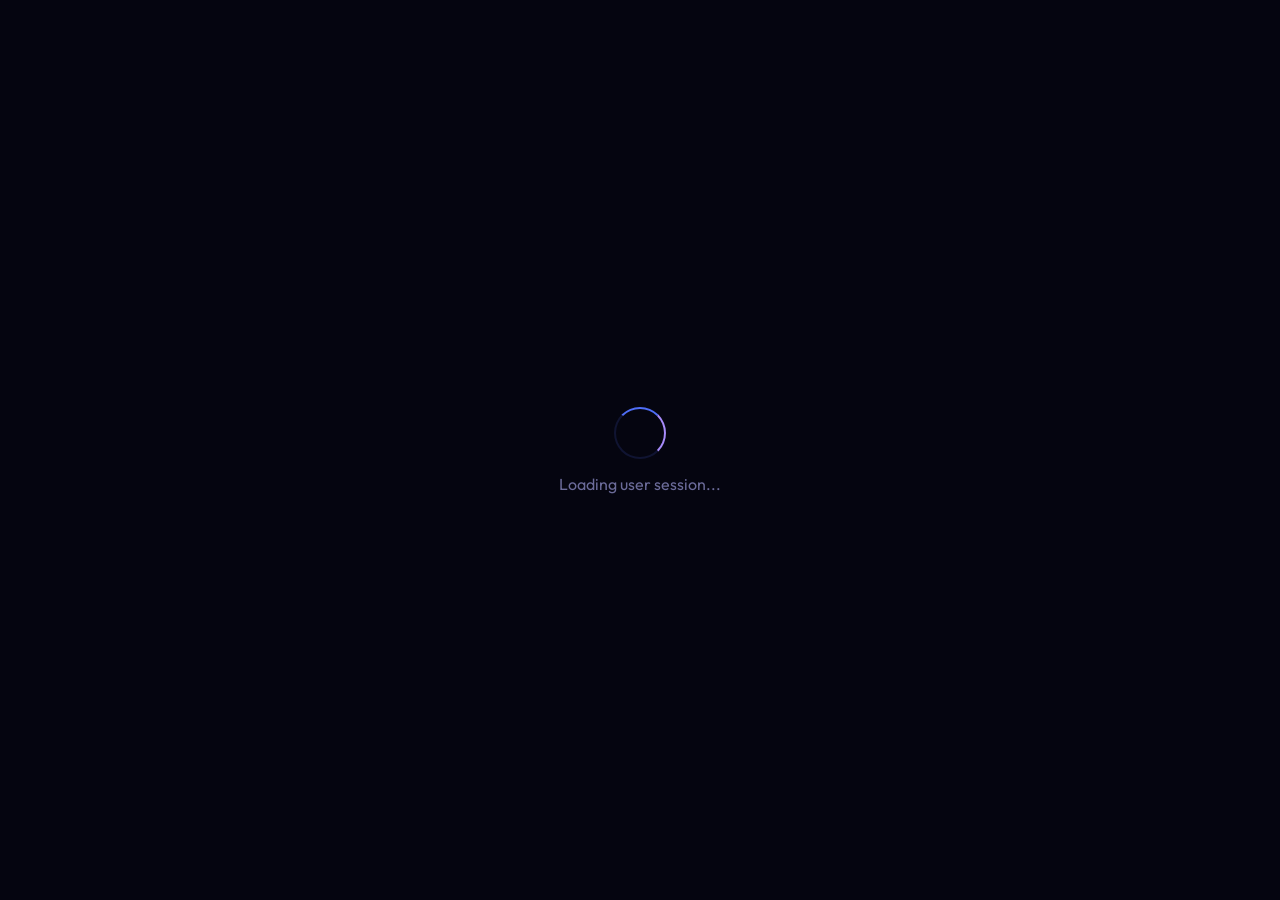
==== commit fb29759d: "updated handle fucntion" ====
--- a/index.html
+++ b/index.html
@@ -1,284 +1,898 @@
 <!DOCTYPE html>
 <html lang="en">
 <head>
-<meta charset="UTF-8" />
-<meta name="viewport" content="width=device-width, initial-scale=1.0"/>
-<title>FB Login App</title>
-
-<link href="https://fonts.googleapis.com/css2?family=Outfit:wght@300;400;500;600;700;800&family=JetBrains+Mono:wght@400;500&display=swap" rel="stylesheet">
-
-<style>
-/* ===== RESET ===== */
-*,*::before,*::after{margin:0;padding:0;box-sizing:border-box;}
-
-:root{
---bg:#050510;
---text:#eee;
---muted:#6b6b99;
---accent:#4f6ef7;
---accent2:#a78bfa;
---accent3:#60e0ff;
---card:rgba(15,15,35,.85);
---border:rgba(100,120,255,.12);
---radius:24px;
---radius-sm:14px;
-}
-
-body{
-font-family:Outfit;
-background:var(--bg);
-color:var(--text);
-overflow-x:hidden;
-}
-
-/* ===== BACKGROUND ===== */
-.blob{position:fixed;border-radius:50%;filter:blur(100px);z-index:0;}
-.blob-1{width:600px;height:600px;background:radial-gradient(circle,#4f6ef730,transparent);top:-200px;left:-200px;}
-.blob-2{width:500px;height:500px;background:radial-gradient(circle,#a78bfa20,transparent);bottom:-200px;right:-200px;}
-.blob-3{width:400px;height:400px;background:radial-gradient(circle,#60e0ff20,transparent);top:50%;left:50%;transform:translate(-50%,-50%);}
-
-/* ===== APP ===== */
-#app{position:relative;z-index:1;min-height:100vh;display:flex;align-items:center;justify-content:center;padding:20px;}
-
-.screen{display:none;max-width:460px;width:100%;}
-.screen.active{display:block;}
-
-.card{
-background:var(--card);
-border:1px solid var(--border);
-border-radius:var(--radius);
-padding:40px;
-backdrop-filter:blur(30px);
-}
-
-/* ===== SPLASH ===== */
-#splashScreen{
-position:fixed;
-inset:0;
-display:flex;
-flex-direction:column;
-align-items:center;
-justify-content:center;
-background:var(--bg);
-z-index:999;
-}
-
-/* spinner */
-.spinner{
-width:45px;height:45px;
-border:2px solid #333;
-border-top-color:var(--accent);
-border-radius:50%;
-animation:spin .8s linear infinite;
-}
-@keyframes spin{to{transform:rotate(360deg);}}
-
-/* ===== BUTTON ===== */
-.btn-facebook{
-width:100%;
-padding:15px;
-border:none;
-border-radius:14px;
-background:#1877F2;
-color:#fff;
-font-weight:600;
-cursor:pointer;
-}
-
-/* ===== SPARKLES ===== */
-#sparkleCanvas{
-position:fixed;
-inset:0;
-z-index:0;
-pointer-events:none;
-}
-
-/* ===== PROFILE ===== */
-.field{margin:10px 0;font-size:14px;color:var(--muted);}
-.field span{color:#fff}
-
-/* ===== TOAST ===== */
-.toast{
-position:fixed;
-bottom:20px;
-left:50%;
-transform:translateX(-50%);
-background:#222;
-padding:10px 16px;
-border-radius:10px;
-display:none;
-}
-.toast.show{display:block;}
-</style>
+  <meta charset="UTF-8" />
+  <meta name="viewport" content="width=device-width, initial-scale=1.0"/>
+  <title>FB Login App</title>
+  <link rel="preconnect" href="https://fonts.googleapis.com">
+  <link rel="preconnect" href="https://fonts.gstatic.com" crossorigin>
+  <link href="https://fonts.googleapis.com/css2?family=Outfit:wght@300;400;500;600;700;800&family=JetBrains+Mono:wght@400;500&display=swap" rel="stylesheet">
+  <style>
+    *, *::before, *::after { box-sizing: border-box; margin: 0; padding: 0; }
+
+    :root {
+      --bg:        #050510;
+      --surface:   #0d0d1f;
+      --card:      rgba(15,15,35,0.85);
+      --border:    rgba(100,120,255,0.12);
+      --border-glow: rgba(100,120,255,0.35);
+      --fb:        #1877F2;
+      --fb-hover:  #0e65d9;
+      --accent:    #4f6ef7;
+      --accent2:   #a78bfa;
+      --accent3:   #60e0ff;
+      --text:      #eeeeff;
+      --muted:     #6b6b99;
+      --success:   #4ade80;
+      --radius:    24px;
+      --radius-sm: 14px;
+    }
+
+    html, body {
+      height: 100%;
+      background: var(--bg);
+      color: var(--text);
+      font-family: 'Outfit', sans-serif;
+      overflow-x: hidden;
+    }
+
+    /* ── CANVAS BACKGROUND ── */
+    #bgCanvas {
+      position: fixed;
+      inset: 0;
+      width: 100%;
+      height: 100%;
+      z-index: 0;
+      pointer-events: none;
+    }
+
+    /* ── MESH GRADIENT BLOBS ── */
+    .blob {
+      position: fixed;
+      border-radius: 50%;
+      filter: blur(100px);
+      pointer-events: none;
+      z-index: 0;
+      animation: drift 20s ease-in-out infinite;
+    }
+    .blob-1 { width: 700px; height: 700px; background: radial-gradient(circle, rgba(79,110,247,0.18) 0%, transparent 70%); top: -250px; left: -200px; animation-delay: 0s; }
+    .blob-2 { width: 600px; height: 600px; background: radial-gradient(circle, rgba(167,139,250,0.14) 0%, transparent 70%); bottom: -200px; right: -150px; animation-delay: -8s; }
+    .blob-3 { width: 400px; height: 400px; background: radial-gradient(circle, rgba(96,224,255,0.1) 0%, transparent 70%); top: 50%; left: 50%; transform: translate(-50%,-50%); animation-delay: -15s; }
+
+    @keyframes drift {
+      0%, 100% { transform: translate(0,0) scale(1); }
+      33%       { transform: translate(50px,-40px) scale(1.08); }
+      66%       { transform: translate(-40px, 50px) scale(0.95); }
+    }
+
+    /* ── GRID OVERLAY ── */
+    body::after {
+      content: '';
+      position: fixed; inset: 0;
+      background-image:
+        linear-gradient(rgba(79,110,247,0.04) 1px, transparent 1px),
+        linear-gradient(90deg, rgba(79,110,247,0.04) 1px, transparent 1px);
+      background-size: 60px 60px;
+      pointer-events: none;
+      z-index: 0;
+    }
+
+    /* ── LAYOUT ── */
+    #app {
+      position: relative; z-index: 1;
+      min-height: 100vh;
+      display: flex; align-items: center; justify-content: center;
+      padding: 24px;
+    }
+
+    /* ── SCREENS ── */
+    .screen { display: none; width: 100%; max-width: 460px; }
+    .screen.active { display: block; animation: fadeUp 0.6s cubic-bezier(0.16,1,0.3,1) both; }
+    @keyframes fadeUp {
+      from { opacity: 0; transform: translateY(32px) scale(0.97); }
+      to   { opacity: 1; transform: translateY(0) scale(1); }
+    }
+
+    /* ── GLASSMORPHISM CARD ── */
+    .card {
+      background: var(--card);
+      border: 1px solid var(--border);
+      border-radius: var(--radius);
+      padding: 52px 44px;
+      backdrop-filter: blur(40px) saturate(180%);
+      -webkit-backdrop-filter: blur(40px) saturate(180%);
+      box-shadow:
+        0 0 0 1px rgba(79,110,247,0.08),
+        0 40px 100px rgba(0,0,0,0.6),
+        0 0 80px rgba(79,110,247,0.06),
+        inset 0 1px 0 rgba(255,255,255,0.08),
+        inset 0 -1px 0 rgba(0,0,0,0.3);
+      position: relative; overflow: hidden;
+      transition: box-shadow 0.3s ease;
+    }
+    .card:hover {
+      box-shadow:
+        0 0 0 1px rgba(79,110,247,0.14),
+        0 40px 100px rgba(0,0,0,0.65),
+        0 0 120px rgba(79,110,247,0.1),
+        inset 0 1px 0 rgba(255,255,255,0.1),
+        inset 0 -1px 0 rgba(0,0,0,0.3);
+    }
+    .card::before {
+      content: '';
+      position: absolute; top: 0; left: 0; right: 0; height: 1px;
+      background: linear-gradient(90deg, transparent 0%, rgba(79,110,247,0.8) 30%, rgba(167,139,250,0.8) 70%, transparent 100%);
+    }
+    .card::after {
+      content: '';
+      position: absolute; bottom: 0; left: 0; right: 0; height: 1px;
+      background: linear-gradient(90deg, transparent, rgba(79,110,247,0.15), transparent);
+    }
+
+    /* ── FB LOGO (SVG inline) ── */
+    .login-logo {
+      width: 72px; height: 72px;
+      margin: 0 auto 30px;
+      display: flex; align-items: center; justify-content: center;
+      position: relative;
+    }
+    .login-logo::before {
+      content: '';
+      position: absolute; inset: -8px;
+      border-radius: 22px;
+      background: radial-gradient(circle, rgba(24,119,242,0.25) 0%, transparent 70%);
+      animation: logoPulse 3s ease-in-out infinite;
+    }
+    @keyframes logoPulse {
+      0%, 100% { transform: scale(1); opacity: 1; }
+      50% { transform: scale(1.1); opacity: 0.7; }
+    }
+    .logo-ring {
+      width: 72px; height: 72px;
+      border-radius: 20px;
+      background: linear-gradient(135deg, #1877F2, #0a5ec7);
+      display: flex; align-items: center; justify-content: center;
+      box-shadow: 0 12px 40px rgba(24,119,242,0.4), 0 0 0 1px rgba(24,119,242,0.3);
+      position: relative;
+      overflow: hidden;
+    }
+    .logo-ring::after {
+      content: '';
+      position: absolute; top: 0; left: 0; right: 0; bottom: 0;
+      background: linear-gradient(135deg, rgba(255,255,255,0.15) 0%, transparent 60%);
+    }
+    .logo-ring svg { position: relative; z-index: 1; }
+
+    /* ── TITLES ── */
+    .login-title {
+      font-family: 'Outfit', sans-serif;
+      font-size: 2rem; font-weight: 800;
+      text-align: center;
+      letter-spacing: -0.02em;
+      background: linear-gradient(135deg, #fff 30%, rgba(167,139,250,0.9) 80%);
+      -webkit-background-clip: text; -webkit-text-fill-color: transparent;
+      background-clip: text;
+      margin-bottom: 10px;
+    }
+    .login-subtitle {
+      text-align: center;
+      color: var(--muted);
+      font-size: 0.92rem;
+      line-height: 1.65;
+      margin-bottom: 40px;
+      font-weight: 400;
+    }
+
+    /* ── FACEBOOK BUTTON ── */
+    .btn-facebook {
+      display: flex; align-items: center; justify-content: center; gap: 13px;
+      width: 100%; padding: 17px 28px;
+      background: linear-gradient(135deg, #1877F2 0%, #1465d0 100%);
+      color: #fff;
+      border: none; border-radius: var(--radius-sm);
+      font-family: 'Outfit', sans-serif;
+      font-size: 1.02rem; font-weight: 600;
+      cursor: pointer;
+      transition: all 0.25s cubic-bezier(0.16,1,0.3,1);
+      box-shadow:
+        0 8px 30px rgba(24,119,242,0.35),
+        0 0 0 1px rgba(24,119,242,0.3),
+        inset 0 1px 0 rgba(255,255,255,0.15);
+      position: relative; overflow: hidden;
+      letter-spacing: 0.01em;
+    }
+    .btn-facebook::before {
+      content: '';
+      position: absolute; top: 0; left: -100%; width: 100%; height: 100%;
+      background: linear-gradient(90deg, transparent, rgba(255,255,255,0.12), transparent);
+      transition: left 0.5s ease;
+    }
+    .btn-facebook:hover::before { left: 100%; }
+    .btn-facebook:hover {
+      transform: translateY(-3px);
+      box-shadow: 0 16px 45px rgba(24,119,242,0.5), 0 0 0 1px rgba(24,119,242,0.4), inset 0 1px 0 rgba(255,255,255,0.2);
+    }
+    .btn-facebook:active { transform: translateY(-1px); }
+    .btn-facebook:disabled { opacity: 0.55; cursor: not-allowed; transform: none; }
+
+    /* ── DIVIDER ── */
+    .divider {
+      display: flex; align-items: center; gap: 14px;
+      margin: 28px 0 0;
+    }
+    .divider::before, .divider::after {
+      content: ''; flex: 1; height: 1px;
+      background: linear-gradient(90deg, transparent, var(--border), transparent);
+    }
+    .divider span {
+      font-size: 0.72rem; color: var(--muted);
+      letter-spacing: 0.1em; text-transform: uppercase;
+      white-space: nowrap; font-weight: 500;
+    }
+
+    /* ── PRIVACY NOTE ── */
+    .privacy-note {
+      text-align: center;
+      font-size: 0.74rem; color: var(--muted);
+      margin-top: 22px;
+      line-height: 1.7;
+      font-weight: 400;
+    }
+    .privacy-note a {
+      color: var(--accent2);
+      text-decoration: none;
+      transition: color 0.2s;
+    }
+    .privacy-note a:hover { color: #c4b5fd; }
+
+    /* ── LOADING OVERLAY ── */
+    .loading-overlay {
+      position: fixed; inset: 0;
+      background: rgba(5,5,16,0.88);
+      backdrop-filter: blur(12px);
+      z-index: 100;
+      display: none; align-items: center; justify-content: center;
+      flex-direction: column; gap: 22px;
+    }
+    .loading-overlay.active { display: flex; }
+    .spinner {
+      width: 52px; height: 52px;
+      border: 2px solid rgba(79,110,247,0.15);
+      border-top-color: var(--accent);
+      border-right-color: var(--accent2);
+      border-radius: 50%;
+      animation: spin 0.75s linear infinite;
+    }
+    @keyframes spin { to { transform: rotate(360deg); } }
+    .loading-text { color: var(--muted); font-size: 0.88rem; font-weight: 400; letter-spacing: 0.04em; }
+
+    /* ── TOAST ── */
+    .toast {
+      position: fixed; bottom: 28px; left: 50%;
+      transform: translateX(-50%) translateY(100px);
+      background: rgba(30,10,10,0.95);
+      border: 1px solid rgba(255,80,80,0.2);
+      color: #ff7070; border-radius: var(--radius-sm);
+      padding: 13px 22px; font-size: 0.875rem;
+      display: flex; align-items: center; gap: 10px;
+      z-index: 200;
+      transition: transform 0.4s cubic-bezier(0.16,1,0.3,1);
+      max-width: calc(100vw - 48px);
+      backdrop-filter: blur(20px);
+      box-shadow: 0 8px 32px rgba(0,0,0,0.4);
+      font-weight: 500;
+    }
+    .toast.show { transform: translateX(-50%) translateY(0); }
+
+    /* ══════════════════════════════════
+       PROFILE SCREEN
+    ══════════════════════════════════ */
+    .profile-header { text-align: center; margin-bottom: 34px; }
+
+    .avatar-wrap {
+      position: relative; display: inline-block; margin-bottom: 18px;
+    }
+    .avatar-ring {
+      width: 108px; height: 108px;
+      border-radius: 50%;
+      padding: 3px;
+      background: linear-gradient(135deg, var(--accent), var(--accent2), var(--accent3));
+      animation: rotateBorder 4s linear infinite;
+      display: inline-block;
+    }
+    @keyframes rotateBorder {
+      from { filter: hue-rotate(0deg); }
+      to { filter: hue-rotate(360deg); }
+    }
+    .avatar-img {
+      width: 100%; height: 100%;
+      border-radius: 50%;
+      object-fit: cover;
+      display: block;
+      background: var(--surface);
+    }
+    .avatar-badge {
+      position: absolute; bottom: 6px; right: 6px;
+      width: 26px; height: 26px;
+      background: linear-gradient(135deg, var(--success), #22d368);
+      border-radius: 50%;
+      border: 2.5px solid var(--bg);
+      display: flex; align-items: center; justify-content: center;
+      box-shadow: 0 4px 12px rgba(74,222,128,0.4);
+    }
+    .avatar-badge svg { width: 12px; height: 12px; }
+
+    .profile-name {
+      font-family: 'Outfit', sans-serif;
+      font-size: 1.6rem; font-weight: 700;
+      margin-bottom: 4px;
+      letter-spacing: -0.02em;
+    }
+    .profile-tag { font-size: 0.8rem; color: var(--muted); font-weight: 400; letter-spacing: 0.04em; }
+    .connected-badge {
+      display: inline-flex; align-items: center; gap: 7px;
+      background: rgba(74,222,128,0.08);
+      border: 1px solid rgba(74,222,128,0.18);
+      color: var(--success);
+      font-size: 0.73rem; font-weight: 600;
+      padding: 5px 14px; border-radius: 100px;
+      margin-top: 12px;
+      letter-spacing: 0.06em; text-transform: uppercase;
+    }
+    .connected-badge::before {
+      content: ''; width: 6px; height: 6px;
+      border-radius: 50%; background: var(--success);
+      animation: pulse-dot 2s ease infinite;
+      box-shadow: 0 0 8px rgba(74,222,128,0.6);
+    }
+    @keyframes pulse-dot {
+      0%, 100% { opacity: 1; transform: scale(1); }
+      50% { opacity: 0.5; transform: scale(0.8); }
+    }
+
+    /* ── FIELDS ── */
+    .fields-grid {
+      display: grid;
+      grid-template-columns: 1fr 1fr;
+      gap: 10px;
+      margin-bottom: 22px;
+    }
+    .field {
+      background: rgba(79,110,247,0.04);
+      border: 1px solid var(--border);
+      border-radius: var(--radius-sm);
+      padding: 14px 16px;
+      transition: border-color 0.25s, background 0.25s, transform 0.2s;
+      cursor: default;
+    }
+    .field:hover {
+      border-color: var(--border-glow);
+      background: rgba(79,110,247,0.08);
+      transform: translateY(-1px);
+    }
+    .field.full { grid-column: 1 / -1; }
+    .field-label {
+      font-size: 0.67rem; letter-spacing: 0.12em; text-transform: uppercase;
+      color: var(--muted); margin-bottom: 5px; font-weight: 600;
+    }
+    .field-value {
+      font-size: 0.9rem; font-weight: 500; color: var(--text);
+      word-break: break-all; line-height: 1.4;
+    }
+    .field-value.monospace {
+      font-family: 'JetBrains Mono', monospace;
+      font-size: 0.76rem; color: var(--accent3);
+    }
+    .field-value.na { color: var(--muted); font-style: italic; font-weight: 400; }
+
+    /* ── PERMISSIONS ── */
+    .permissions { display: flex; flex-wrap: wrap; gap: 8px; margin-bottom: 24px; }
+    .perm-tag {
+      display: flex; align-items: center; gap: 6px;
+      background: rgba(79,110,247,0.08);
+      border: 1px solid rgba(79,110,247,0.18);
+      color: #8fa4ff; font-size: 0.73rem; font-weight: 600;
+      padding: 5px 12px; border-radius: 100px;
+      letter-spacing: 0.04em;
+    }
+    .perm-tag::before {
+      content: '✓';
+      font-size: 0.6rem;
+      color: var(--success);
+    }
+
+    /* ── SECTION LABEL ── */
+    .section-label {
+      font-size: 0.67rem; letter-spacing: 0.14em; text-transform: uppercase;
+      color: var(--muted); margin-bottom: 12px;
+      display: flex; align-items: center; gap: 10px; font-weight: 600;
+    }
+    .section-label::after {
+      content: ''; flex: 1; height: 1px;
+      background: linear-gradient(90deg, var(--border), transparent);
+    }
+
+    /* ── LOGOUT BUTTON ── */
+    .btn-logout {
+      width: 100%; padding: 15px 24px;
+      background: rgba(255,60,60,0.04);
+      border: 1px solid rgba(255,80,80,0.18);
+      border-radius: var(--radius-sm);
+      color: #ff7070;
+      font-family: 'Outfit', sans-serif;
+      font-size: 0.92rem; font-weight: 600;
+      cursor: pointer;
+      display: flex; align-items: center; justify-content: center; gap: 9px;
+      transition: all 0.25s cubic-bezier(0.16,1,0.3,1);
+      letter-spacing: 0.02em;
+    }
+    .btn-logout:hover {
+      background: rgba(255,80,80,0.1);
+      border-color: rgba(255,80,80,0.4);
+      transform: translateY(-2px);
+      box-shadow: 0 8px 24px rgba(255,80,80,0.15);
+    }
+    .btn-logout:active { transform: translateY(0); }
+
+    /* ── SETUP BANNER ── */
+    .setup-banner {
+      background: rgba(255,165,0,0.07);
+      border: 1px solid rgba(255,165,0,0.18);
+      border-radius: var(--radius-sm);
+      padding: 13px 16px;
+      font-size: 0.8rem; color: #ffb347;
+      line-height: 1.6; margin-bottom: 22px;
+      display: none;
+    }
+    .setup-banner.visible { display: block; }
+    .setup-banner code {
+      background: rgba(255,179,71,0.12); padding: 1px 6px;
+      border-radius: 4px; font-family: 'JetBrains Mono', monospace;
+    }
+
+    /* ── SPARKLE CANVAS ── */
+    #sparkleCanvas {
+      position: fixed; inset: 0;
+      width: 100%; height: 100%;
+      z-index: 0;
+      pointer-events: none;
+    }
+
+    /* ── RESPONSIVE ── */
+    @media (max-width: 520px) {
+      .card { padding: 36px 26px; }
+      .fields-grid { grid-template-columns: 1fr; }
+      .field.full { grid-column: 1; }
+      .login-title { font-size: 1.7rem; }
+    }
+    @media (max-width: 360px) {
+      .card { padding: 28px 18px; }
+      .login-title { font-size: 1.5rem; }
+    }
+  </style>
 </head>
-
 <body>
 
-<!-- SPLASH -->
-<div id="splashScreen">
+  <div id="splashScreen" style="
+  position: fixed;
+  inset: 0;
+  background: #050510;
+  display: flex;
+  align-items: center;
+  justify-content: center;
+  flex-direction: column;
+  z-index: 999;
+  color: white;
+  font-family: Outfit;
+">
   <div class="spinner"></div>
-  <p style="margin-top:10px;color:#666;">Loading user session...</p>
+  <p style="margin-top:15px; color:#6b6b99;">
+    Loading user session...
+  </p>
 </div>
-
+<!-- Ambient blobs -->
 <div class="blob blob-1"></div>
 <div class="blob blob-2"></div>
 <div class="blob blob-3"></div>
 
+<!-- Sparkle particle canvas -->
 <canvas id="sparkleCanvas"></canvas>
 
+<!-- Loading overlay -->
+<div class="loading-overlay" id="loadingOverlay">
+  <div class="spinner"></div>
+  <div class="loading-text" id="loadingText">Connecting to Facebook…</div>
+</div>
+
+<!-- Error toast -->
+<div class="toast" id="errorToast">
+  <svg width="16" height="16" viewBox="0 0 24 24" fill="none" stroke="currentColor" stroke-width="2">
+    <circle cx="12" cy="12" r="10"/><line x1="12" y1="8" x2="12" y2="12"/><line x1="12" y1="16" x2="12.01" y2="16"/>
+  </svg>
+  <span id="errorMsg">An error occurred.</span>
+</div>
+
 <div id="app">
 
-<!-- LOGIN -->
-<div class="screen active" id="loginScreen">
-  <div class="card">
-    <h2>FB Login App</h2>
-    <button class="btn-facebook" onclick="handleFBLogin()">
-      Continue with Facebook
-    </button>
+  <!-- LOGIN SCREEN -->
+  <div class="screen active" id="loginScreen">
+    <div class="card">
+
+      
+
+      <!-- Facebook Logo -->
+      <div class="login-logo">
+        <div class="logo-ring">
+          <svg width="40" height="40" viewBox="0 0 24 24" fill="white" xmlns="http://www.w3.org/2000/svg">
+            <path d="M24 12.073c0-6.627-5.373-12-12-12s-12 5.373-12 12c0 5.99 4.388 10.954 10.125 11.854v-8.385H7.078v-3.47h3.047V9.43c0-3.007 1.792-4.669 4.533-4.669 1.312 0 2.686.235 2.686.235v2.953H15.83c-1.491 0-1.956.925-1.956 1.874v2.25h3.328l-.532 3.47h-2.796v8.385C19.612 23.027 24 18.062 24 12.073z"/>
+          </svg>
+        </div>
+      </div>
+
+      <h1 class="login-title">FB Login App</h1>
+      <p class="login-subtitle">
+        Sign in securely with your Facebook account<br>to access your profile.
+      </p>
+
+      <button class="btn-facebook" id="fbLoginBtn" onclick="handleFBLogin()">
+        <svg width="22" height="22" viewBox="0 0 24 24" fill="white" xmlns="http://www.w3.org/2000/svg">
+          <path d="M24 12.073c0-6.627-5.373-12-12-12s-12 5.373-12 12c0 5.99 4.388 10.954 10.125 11.854v-8.385H7.078v-3.47h3.047V9.43c0-3.007 1.792-4.669 4.533-4.669 1.312 0 2.686.235 2.686.235v2.953H15.83c-1.491 0-1.956.925-1.956 1.874v2.25h3.328l-.532 3.47h-2.796v8.385C19.612 23.027 24 18.062 24 12.073z"/>
+        </svg>
+        Continue with Facebook
+      </button>
+
+      <p class="privacy-note">
+        By continuing, you agree to our <a href="#">Terms of Service</a> and
+        <a href="#">Privacy Policy</a>. We never post on your behalf.
+      </p>
+    </div>
   </div>
+
+  <!-- PROFILE SCREEN -->
+  <div class="screen" id="profileScreen">
+    <div class="card">
+
+      <div class="profile-header">
+        <div class="avatar-wrap">
+          <div class="avatar-ring">
+            <img class="avatar-img" id="profilePic" src="" alt="Profile picture" />
+          </div>
+          <div class="avatar-badge">
+            <svg viewBox="0 0 12 12" fill="none" stroke="#fff" stroke-width="1.5" stroke-linecap="round" stroke-linejoin="round">
+              <path d="M10 3L5 9L2 6"/>
+            </svg>
+          </div>
+        </div>
+        <div class="profile-name" id="profileName">—</div>
+        <div class="profile-tag">Facebook Member</div>
+        <div class="connected-badge">Connected</div>
+      </div>
+
+      <div class="section-label">Profile Data</div>
+      <div class="fields-grid">
+        <div class="field full">
+          <div class="field-label">Full Name</div>
+          <div class="field-value" id="fieldName">—</div>
+        </div>
+        <div class="field">
+          <div class="field-label">First Name</div>
+          <div class="field-value" id="fieldFirst">—</div>
+        </div>
+        <div class="field">
+          <div class="field-label">Last Name</div>
+          <div class="field-value" id="fieldLast">—</div>
+        </div>
+        <div class="field full">
+          <div class="field-label">Email Address</div>
+          <div class="field-value" id="fieldEmail">—</div>
+        </div>
+        <div class="field full">
+          <div class="field-label">Facebook User ID</div>
+          <div class="field-value monospace" id="fieldId">—</div>
+        </div>
+        <div class="field">
+          <div class="field-label">Gender</div>
+          <div class="field-value" id="fieldGender">—</div>
+        </div>
+        <div class="field">
+          <div class="field-label">Birthday</div>
+          <div class="field-value" id="fieldBirthday">—</div>
+        </div>
+        <div class="field full">
+          <div class="field-label">Location</div>
+          <div class="field-value" id="fieldLocation">—</div>
+        </div>
+      </div>
+
+      <div class="section-label">Granted Permissions</div>
+      <div class="permissions" id="permissionsWrap"></div>
+
+      <button class="btn-logout" onclick="handleLogout()">
+        <svg width="16" height="16" viewBox="0 0 24 24" fill="none" stroke="currentColor" stroke-width="2" stroke-linecap="round" stroke-linejoin="round">
+          <path d="M9 21H5a2 2 0 0 1-2-2V5a2 2 0 0 1 2-2h4"/>
+          <polyline points="16 17 21 12 16 7"/>
+          <line x1="21" y1="12" x2="9" y2="12"/>
+        </svg>
+        Sign out
+      </button>
+
+    </div>
+  </div>
+
 </div>
 
-<!-- PROFILE -->
-<div class="screen" id="profileScreen">
-  <div class="card">
-
-    <h3 id="name">User</h3>
-
-    <div class="field">Email: <span id="email">-</span></div>
-    <div class="field">Gender: <span id="gender">-</span></div>
-    <div class="field">Birthday: <span id="birthday">-</span></div>
-    <div class="field">ID: <span id="id">-</span></div>
-
-    <button class="btn-facebook" onclick="handleLogout()">Logout</button>
-  </div>
-</div>
-
-</div>
-
-<div class="toast" id="toast"></div>
-
-<!-- SPARKLES SCRIPT (RESTORED WORKING) -->
+<!-- SPARKLE ANIMATION -->
 <script>
-const canvas=document.getElementById("sparkleCanvas");
-const ctx=canvas.getContext("2d");
-let w,h,particles=[];
-
-function resize(){
-w=canvas.width=innerWidth;
-h=canvas.height=innerHeight;
-}
-window.onresize=resize;
-resize();
-
-function Particle(){
-this.x=Math.random()*w;
-this.y=Math.random()*h;
-this.vx=(Math.random()-.5)*0.5;
-this.vy=(Math.random()-.5)*0.5;
-this.r=Math.random()*2;
-}
-
-Particle.prototype.update=function(){
-this.x+=this.vx;
-this.y+=this.vy;
-if(this.x<0||this.x>w) this.x=Math.random()*w;
-if(this.y<0||this.y>h) this.y=Math.random()*h;
+(function() {
+  const canvas = document.getElementById('sparkleCanvas');
+  const ctx = canvas.getContext('2d');
+  let W, H, particles = [];
+
+  const COLORS = ['#4f6ef7','#a78bfa','#60e0ff','#ffffff','#818cf8'];
+  const PARTICLE_COUNT = 80;
+
+  function resize() {
+    W = canvas.width = window.innerWidth;
+    H = canvas.height = window.innerHeight;
+  }
+  window.addEventListener('resize', resize);
+  resize();
+
+  function rand(a, b) { return Math.random() * (b - a) + a; }
+
+  function Particle() {
+    this.reset();
+  }
+  Particle.prototype.reset = function() {
+    this.x = rand(0, W);
+    this.y = rand(0, H);
+    this.size = rand(0.5, 2.5);
+    this.color = COLORS[Math.floor(rand(0, COLORS.length))];
+    this.alpha = 0;
+    this.alphaSpeed = rand(0.003, 0.012);
+    this.alphaDir = 1;
+    this.vx = rand(-0.15, 0.15);
+    this.vy = rand(-0.25, -0.05);
+    this.twinklePhase = rand(0, Math.PI * 2);
+    this.twinkleSpeed = rand(0.01, 0.04);
+    this.isStar = Math.random() > 0.6;
+  };
+  Particle.prototype.update = function() {
+    this.x += this.vx;
+    this.y += this.vy;
+    this.twinklePhase += this.twinkleSpeed;
+    this.alpha += this.alphaSpeed * this.alphaDir;
+    if (this.alpha >= rand(0.4, 0.9)) this.alphaDir = -1;
+    if (this.alpha <= 0) this.reset();
+    if (this.x < -10 || this.x > W + 10 || this.y < -10) this.reset();
+  };
+  Particle.prototype.draw = function() {
+    const twinkle = 0.7 + 0.3 * Math.sin(this.twinklePhase);
+    ctx.globalAlpha = Math.max(0, this.alpha * twinkle);
+    ctx.fillStyle = this.color;
+
+    if (this.isStar) {
+      drawStar(ctx, this.x, this.y, this.size * 1.5);
+    } else {
+      ctx.beginPath();
+      ctx.arc(this.x, this.y, this.size, 0, Math.PI * 2);
+      ctx.fill();
+
+      ctx.globalAlpha = Math.max(0, this.alpha * twinkle * 0.3);
+      ctx.shadowBlur = 8;
+      ctx.shadowColor = this.color;
+      ctx.beginPath();
+      ctx.arc(this.x, this.y, this.size * 2, 0, Math.PI * 2);
+      ctx.fill();
+      ctx.shadowBlur = 0;
+    }
+    ctx.globalAlpha = 1;
+  };
+
+  function drawStar(ctx, x, y, r) {
+    const spikes = 4;
+    const outer = r;
+    const inner = r * 0.35;
+    let rot = (Math.PI / 2) * 3;
+    const step = Math.PI / spikes;
+
+    ctx.shadowBlur = 10;
+    ctx.shadowColor = ctx.fillStyle;
+
+    ctx.beginPath();
+    ctx.moveTo(x, y - outer);
+    for (let i = 0; i < spikes; i++) {
+      ctx.lineTo(
+        x + Math.cos(rot) * outer,
+        y + Math.sin(rot) * outer
+      );
+      rot += step;
+      ctx.lineTo(
+        x + Math.cos(rot) * inner,
+        y + Math.sin(rot) * inner
+      );
+      rot += step;
+    }
+    ctx.lineTo(x, y - outer);
+    ctx.closePath();
+    ctx.fill();
+    ctx.shadowBlur = 0;
+  }
+
+  for (let i = 0; i < PARTICLE_COUNT; i++) {
+    const p = new Particle();
+    p.alpha = rand(0, 0.7);
+    particles.push(p);
+  }
+
+  function animate() {
+    ctx.clearRect(0, 0, W, H);
+    particles.forEach(p => { p.update(); p.draw(); });
+    requestAnimationFrame(animate);
+  }
+  animate();
+})();
+</script>
+
+<!-- FACEBOOK SDK -->
+<div id="fb-root"></div>
+<script>
+  const FB_APP_ID = '962740976398168';
+  const SCOPES = 'public_profile';
+
+ 
+
+  function showScreen(id) {
+    document.querySelectorAll('.screen').forEach(s => s.classList.remove('active'));
+    const el = document.getElementById(id);
+    el.classList.add('active');
+    el.style.animation = 'none';
+    el.offsetHeight;
+    el.style.animation = '';
+  }
+  function showLoading(msg = 'Connecting to Facebook…') {
+    document.getElementById('loadingText').textContent = msg;
+    document.getElementById('loadingOverlay').classList.add('active');
+  }
+  function hideLoading() {
+    document.getElementById('loadingOverlay').classList.remove('active');
+  }
+  function showError(msg) {
+    const toast = document.getElementById('errorToast');
+    document.getElementById('errorMsg').textContent = msg;
+    toast.classList.add('show');
+    setTimeout(() => toast.classList.remove('show'), 4000);
+  }
+  function setText(id, val, fallback = 'Not provided') {
+    const el = document.getElementById(id);
+    if (val) {
+      el.textContent = val;
+      el.classList.remove('na');
+    } else {
+      el.textContent = fallback;
+      el.classList.add('na');
+    }
+  }
+
+  function populateProfile(data) {
+    const pic = data.picture?.data?.url || `https://ui-avatars.com/api/?name=${encodeURIComponent(data.name)}&background=4f6ef7&color=fff&size=200`;
+    document.getElementById('profilePic').src = pic;
+    document.getElementById('profileName').textContent = data.name || 'Facebook User';
+    setText('fieldName',     data.name);
+    setText('fieldFirst',    data.first_name);
+    setText('fieldLast',     data.last_name);
+    setText('fieldEmail',    data.email);
+    setText('fieldId',       data.id);
+    setText('fieldGender',   data.gender ? data.gender.charAt(0).toUpperCase() + data.gender.slice(1) : null);
+    setText('fieldBirthday', data.birthday);
+    setText('fieldLocation', data.location?.name);
+  }
+
+  function populatePermissions(perms) {
+    const wrap = document.getElementById('permissionsWrap');
+    wrap.innerHTML = '';
+    const granted = perms?.filter(p => p.status === 'granted') || [];
+    if (!granted.length) {
+      wrap.innerHTML = '<span style="color:var(--muted);font-size:0.8rem">No permissions fetched.</span>';
+      return;
+    }
+    granted.forEach(p => {
+      wrap.innerHTML += `<span class="perm-tag">${p.permission}</span>`;
+    });
+  }
+
+  function fetchUserData() {
+    showLoading('Fetching your profile…');
+    FB.api(
+      '/me',
+      { fields: 'id,name,first_name,last_name,email,picture.width(200).height(200),gender,birthday,location' },
+      function(resp) {
+        if (resp.error) {
+          hideLoading();
+          showError(resp.error.message || 'Failed to fetch profile data.');
+          return;
+        }
+        populateProfile(resp);
+        FB.api('/me/permissions', function(permResp) {
+          hideLoading();
+          populatePermissions(permResp?.data);
+          localStorage.setItem('fb_user', JSON.stringify(resp));
+          showScreen('profileScreen');
+        });
+      }
+    );
+  }
+
+  function handleFBLogin() {
+    FB.login(function(response) {
+      if (response.authResponse) {
+        fetchUserData();
+      } else {
+        showError('Facebook login cancelled or failed.');
+      }
+    }, { scope: 'public_profile', auth_type: 'rerequest' });
+  }
+
+  function handleLogout() {
+    showLoading('Signing out…');
+    FB.logout(function() {
+      localStorage.removeItem('fb_user');
+      hideLoading();
+      showScreen('loginScreen');
+    });
+  }
+
+window.fbAsyncInit = function() {
+  FB.init({
+    appId  : FB_APP_ID,
+    cookie : true,
+    xfbml  : true,
+    version: 'v19.0',
+    status : true,
+    oauth  : true
+  });
+
+  FB.getLoginStatus(function(response) {
+
+    // Hide splash ONLY after login status is checked
+    const splash = document.getElementById('splashScreen');
+    if (splash) splash.style.display = 'none';
+
+    if (response.status === 'connected') {
+      const cached = localStorage.getItem('fb_user');
+
+      if (cached) {
+        try {
+          populateProfile(JSON.parse(cached));
+
+          FB.api('/me/permissions', function(permResp) {
+            populatePermissions(permResp?.data);
+          });
+
+          showScreen('profileScreen');
+          fetchUserData();
+          return;
+        } catch (e) {
+          console.error("Cache parse error:", e);
+        }
+      }
+
+      fetchUserData();
+    }
+  });
 };
 
-Particle.prototype.draw=function(){
-ctx.fillStyle="#ffffff55";
-ctx.beginPath();
-ctx.arc(this.x,this.y,this.r,0,Math.PI*2);
-ctx.fill();
-};
-
-for(let i=0;i<80;i++) particles.push(new Particle());
-
-function animate(){
-ctx.clearRect(0,0,w,h);
-particles.forEach(p=>{p.update();p.draw();});
-requestAnimationFrame(animate);
-}
-animate();
+
+  (function(d, s, id) {
+    var js, fjs = d.getElementsByTagName(s)[0];
+    if (d.getElementById(id)) return;
+    js = d.createElement(s); js.id = id;
+    js.src = "https://connect.facebook.net/en_US/sdk.js";
+    fjs.parentNode.insertBefore(js, fjs);
+  }(document, 'script', 'facebook-jssdk'));
 </script>
-
-<!-- FACEBOOK SDK -->
-<script>
-const FB_APP_ID="962740976398168";
-
-function showScreen(id){
-document.querySelectorAll(".screen").forEach(s=>s.classList.remove("active"));
-document.getElementById(id).classList.add("active");
-}
-
-function showToast(msg){
-const t=document.getElementById("toast");
-t.innerText=msg;
-t.classList.add("show");
-setTimeout(()=>t.classList.remove("show"),3000);
-}
-
-function handleFBLogin(){
-FB.login(res=>{
-if(res.authResponse){
-fetchData();
-}else{
-showToast("Login cancelled");
-}
-},{scope:"public_profile,email"});
-}
-
-function fetchData(){
-FB.api("/me",{fields:"id,name,email,gender,birthday"},res=>{
-document.getElementById("name").innerText=res.name||"-";
-document.getElementById("email").innerText=res.email||"-";
-document.getElementById("gender").innerText=res.gender||"-";
-document.getElementById("birthday").innerText=res.birthday||"-";
-document.getElementById("id").innerText=res.id||"-";
-
-showScreen("profileScreen");
-});
-}
-
-function handleLogout(){
-FB.logout(()=>showScreen("loginScreen"));
-}
-
-/* SAFE INIT */
-window.fbAsyncInit=function(){
-FB.init({
-appId:FB_APP_ID,
-cookie:true,
-xfbml:true,
-version:"v19.0"
-});
-
-FB.getLoginStatus(()=>{});
-
-/* SAFE SPLASH REMOVE */
-setTimeout(()=>{
-document.getElementById("splashScreen").style.display="none";
-},2000);
-};
-
-/* LOAD SDK */
-(function(d,s,id){
-var js,fjs=d.getElementsByTagName(s)[0];
-if(d.getElementById(id))return;
-js=d.createElement(s);
-js.id=id;
-js.src="https://connect.facebook.net/en_US/sdk.js";
-fjs.parentNode.insertBefore(js,fjs);
-}(document,'script','facebook-jssdk'));
-
-/* EXTRA SAFETY */
-setTimeout(()=>{
-document.getElementById("splashScreen").style.display="none";
-},5000);
-
-</script>
-
 </body>
 </html>
 
 
+
